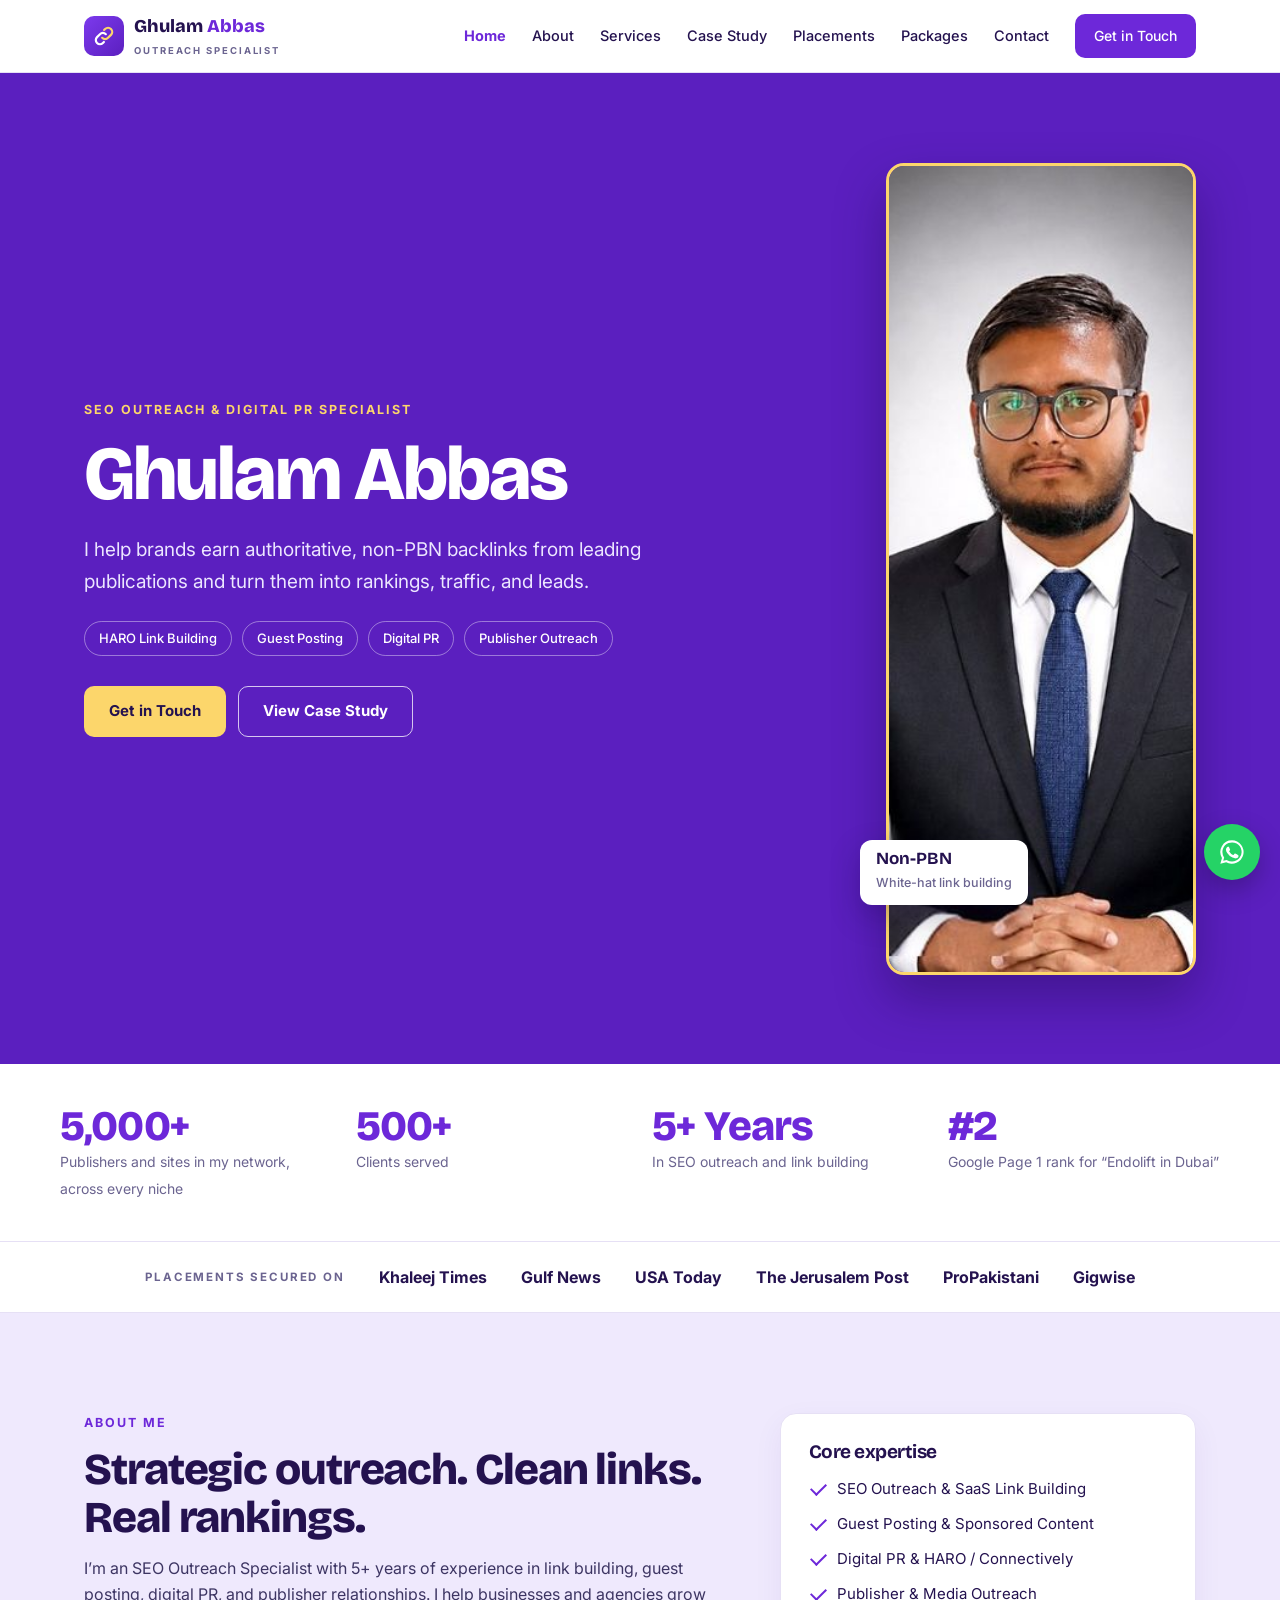
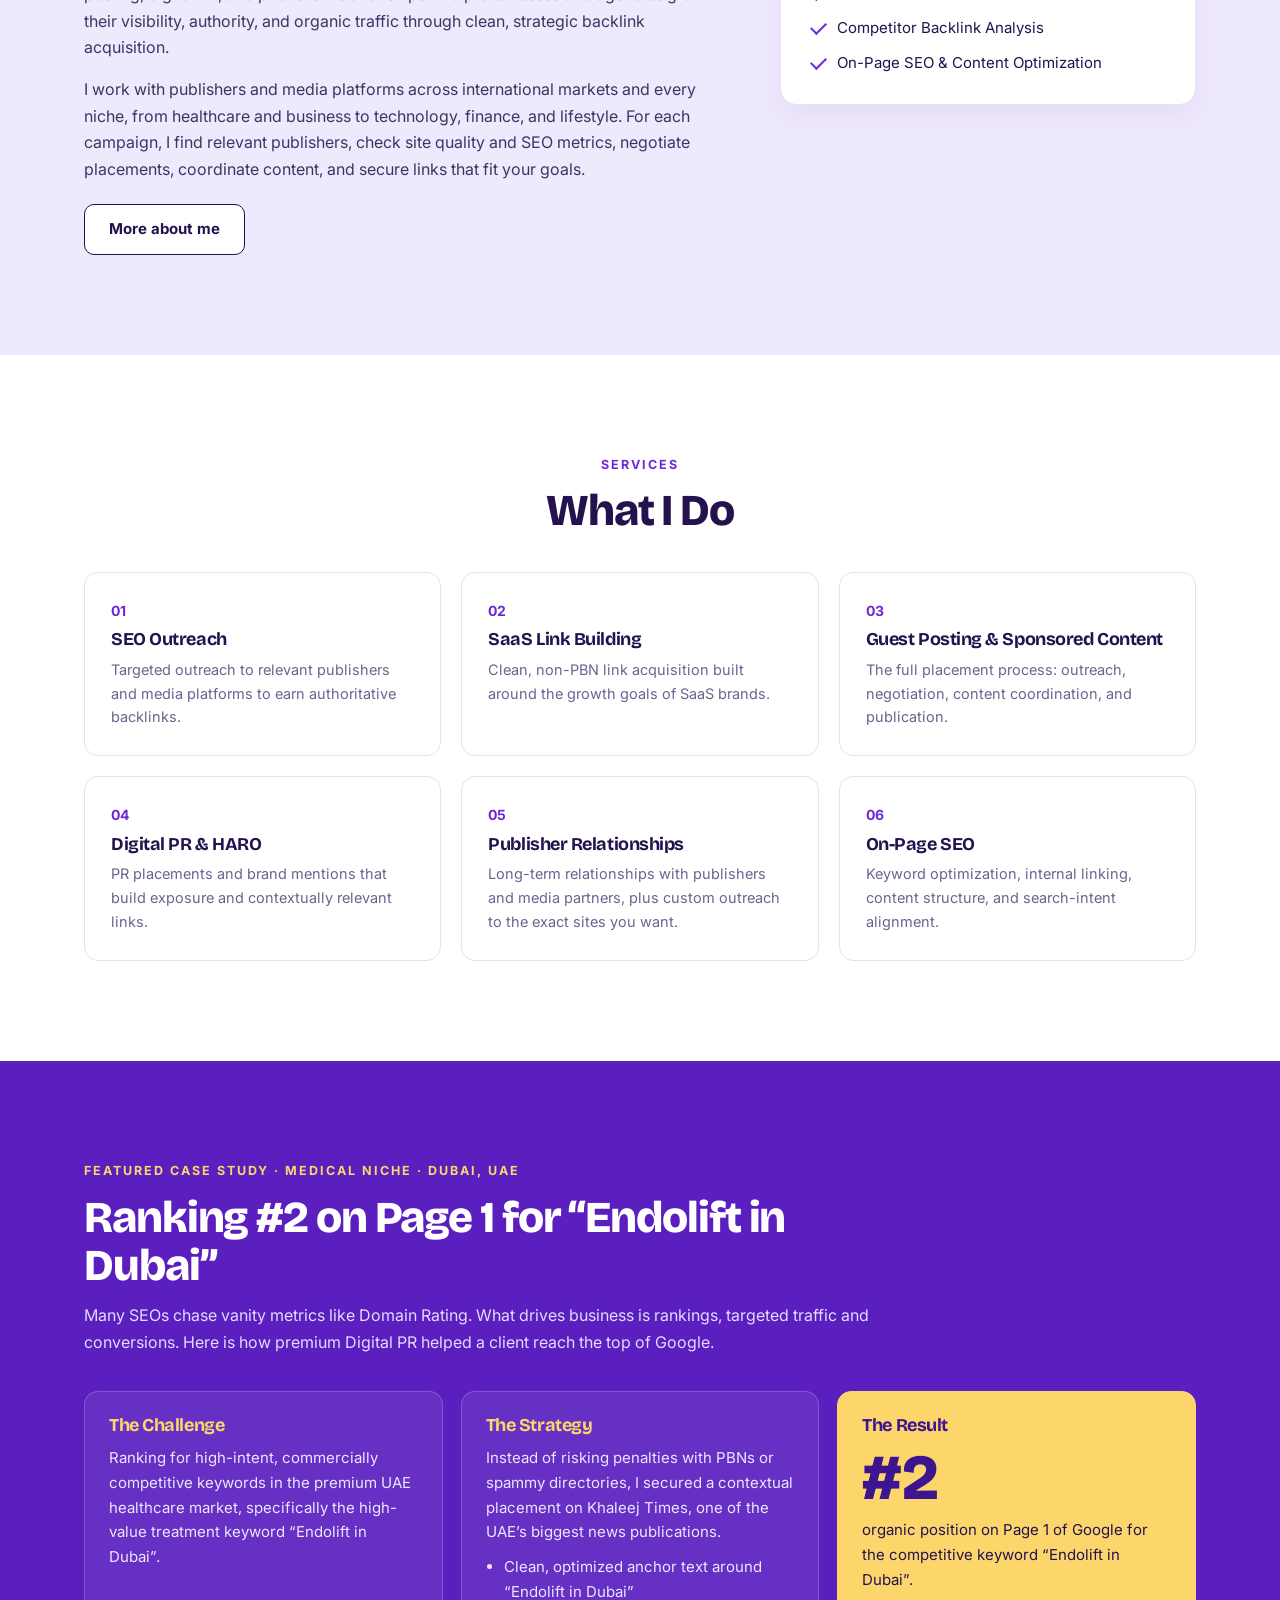
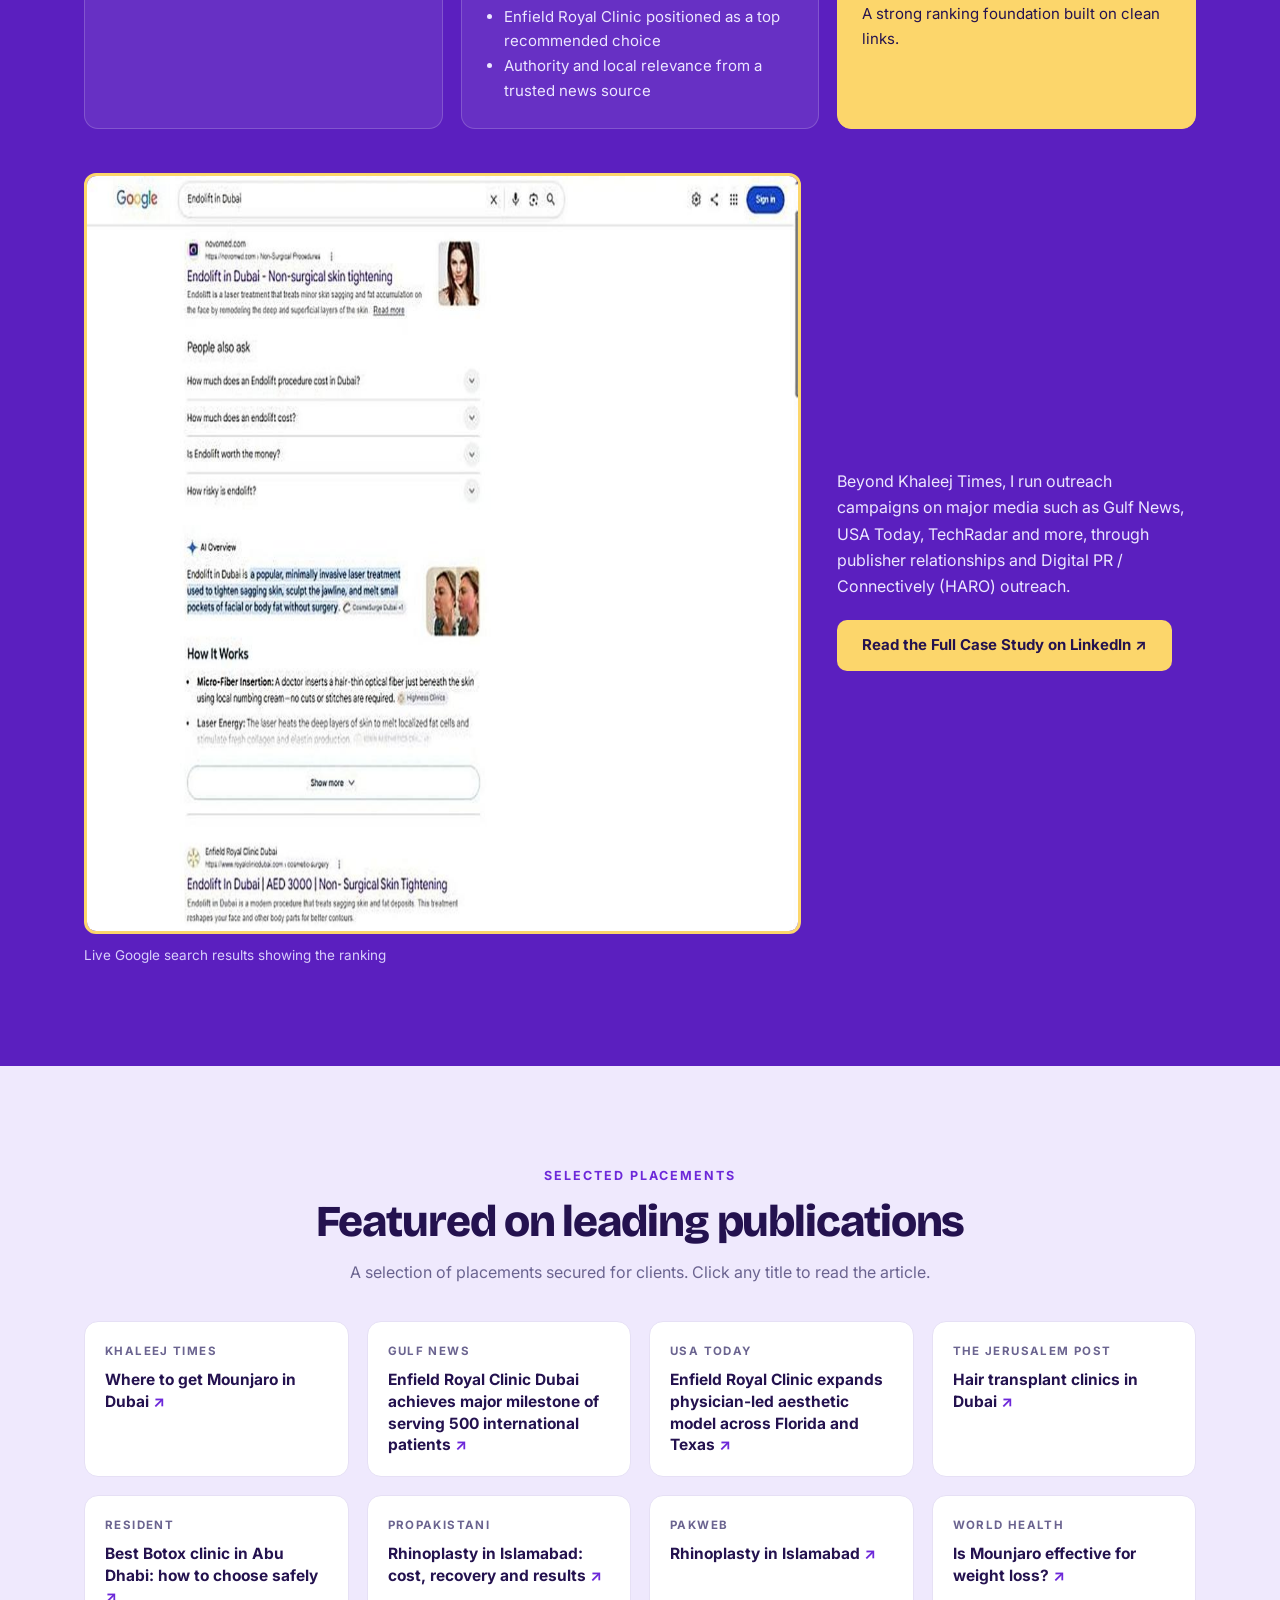
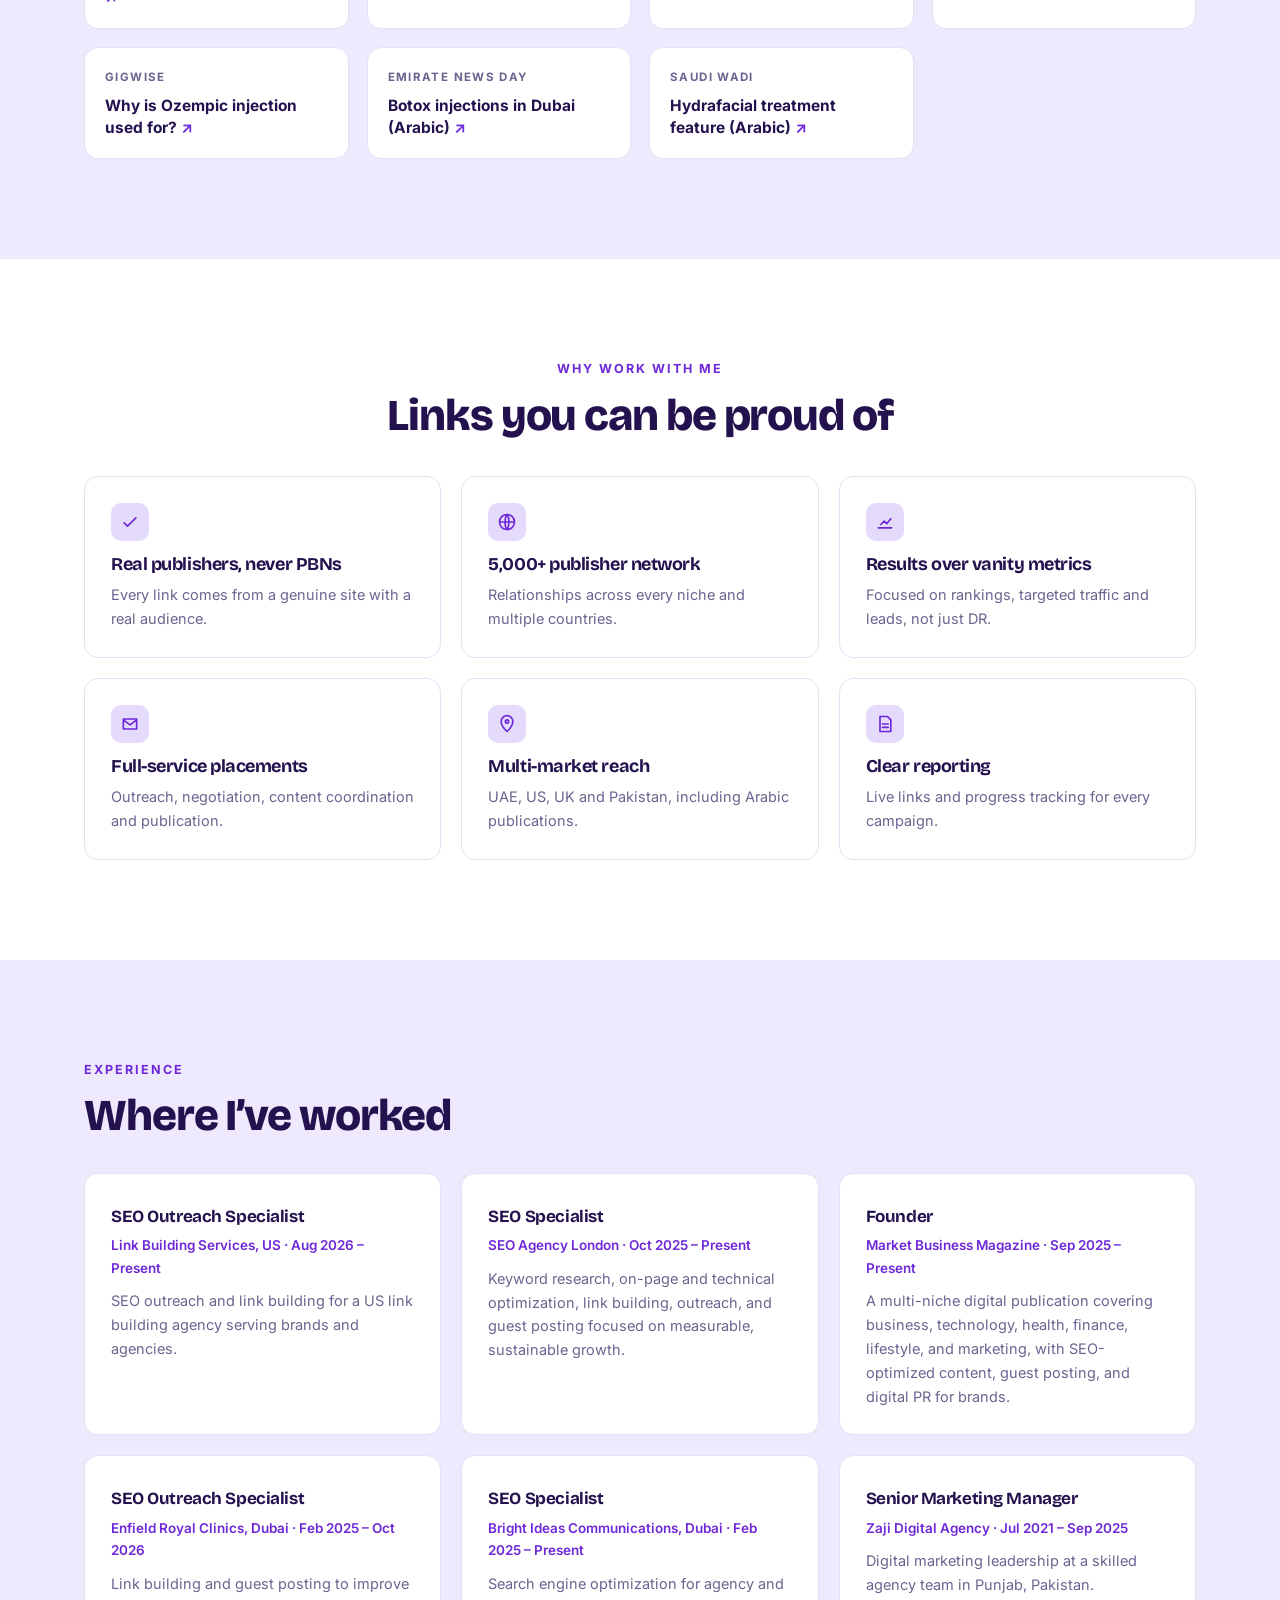
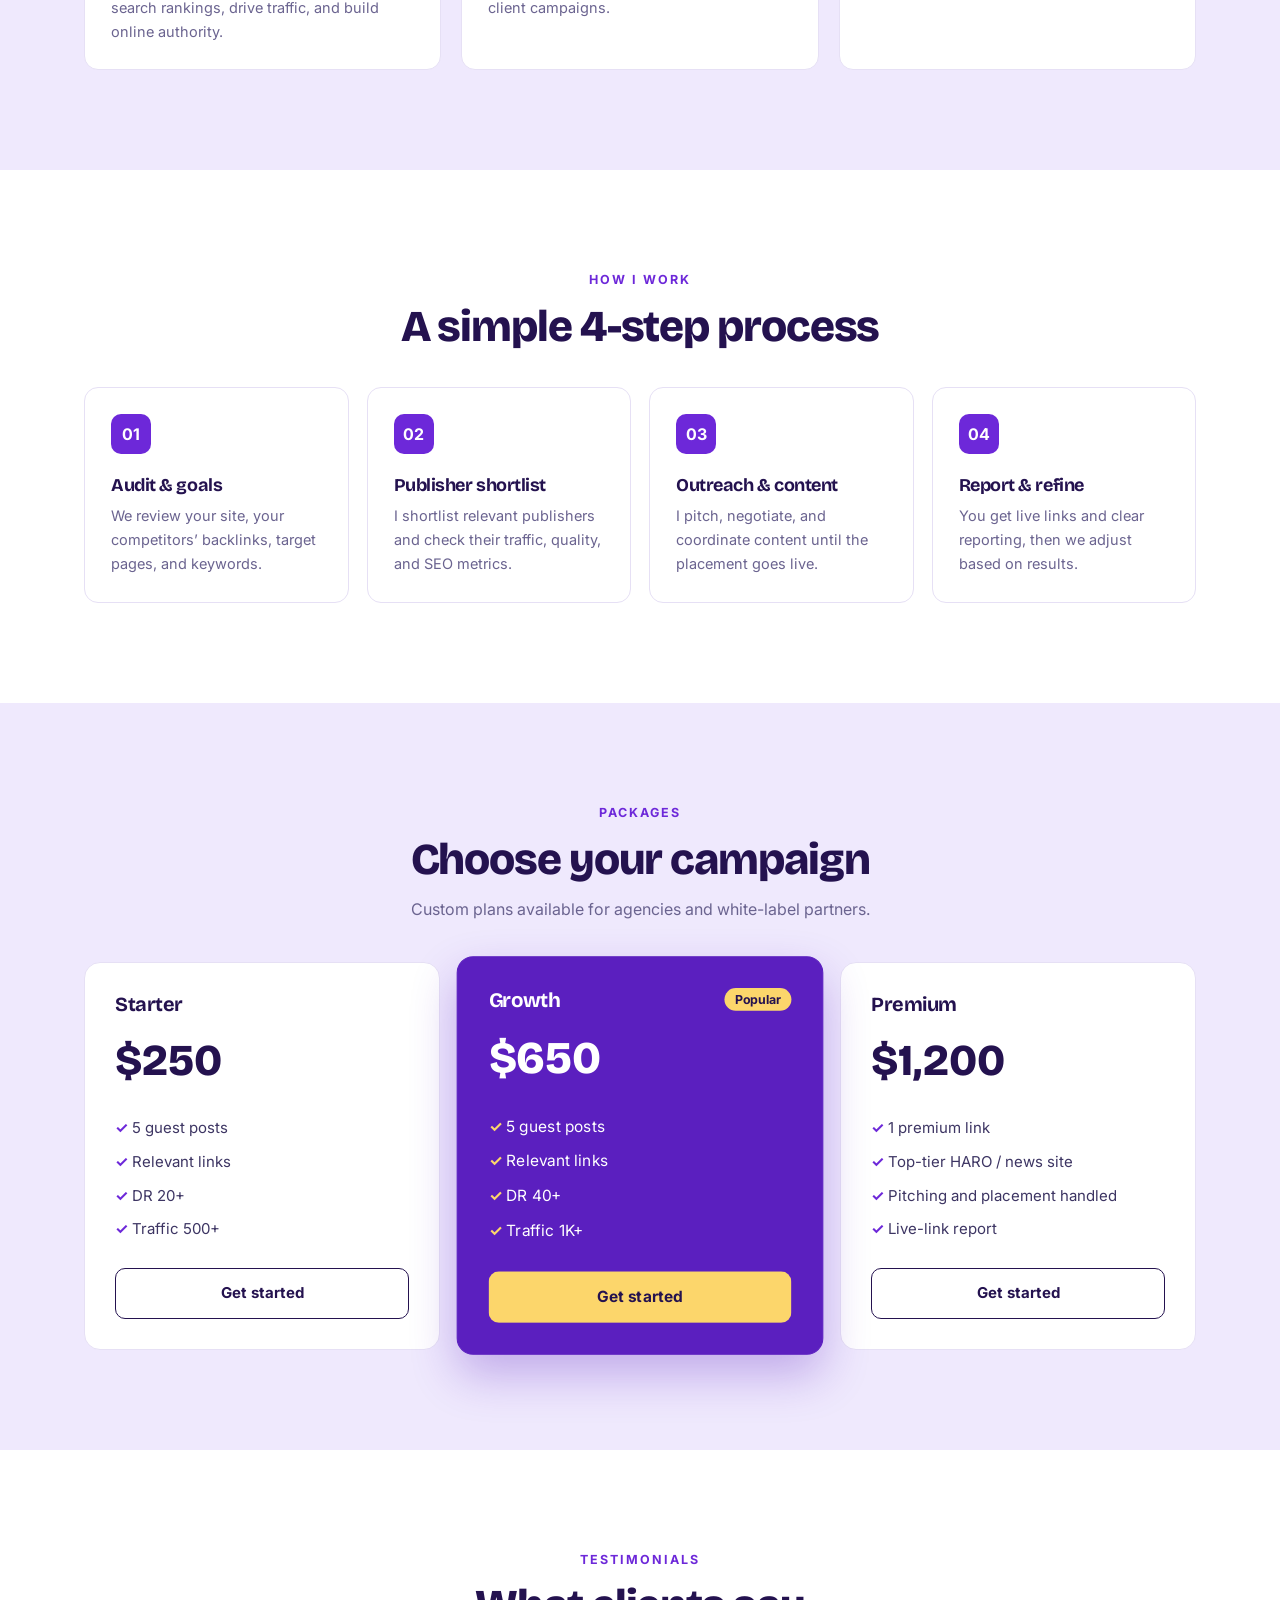
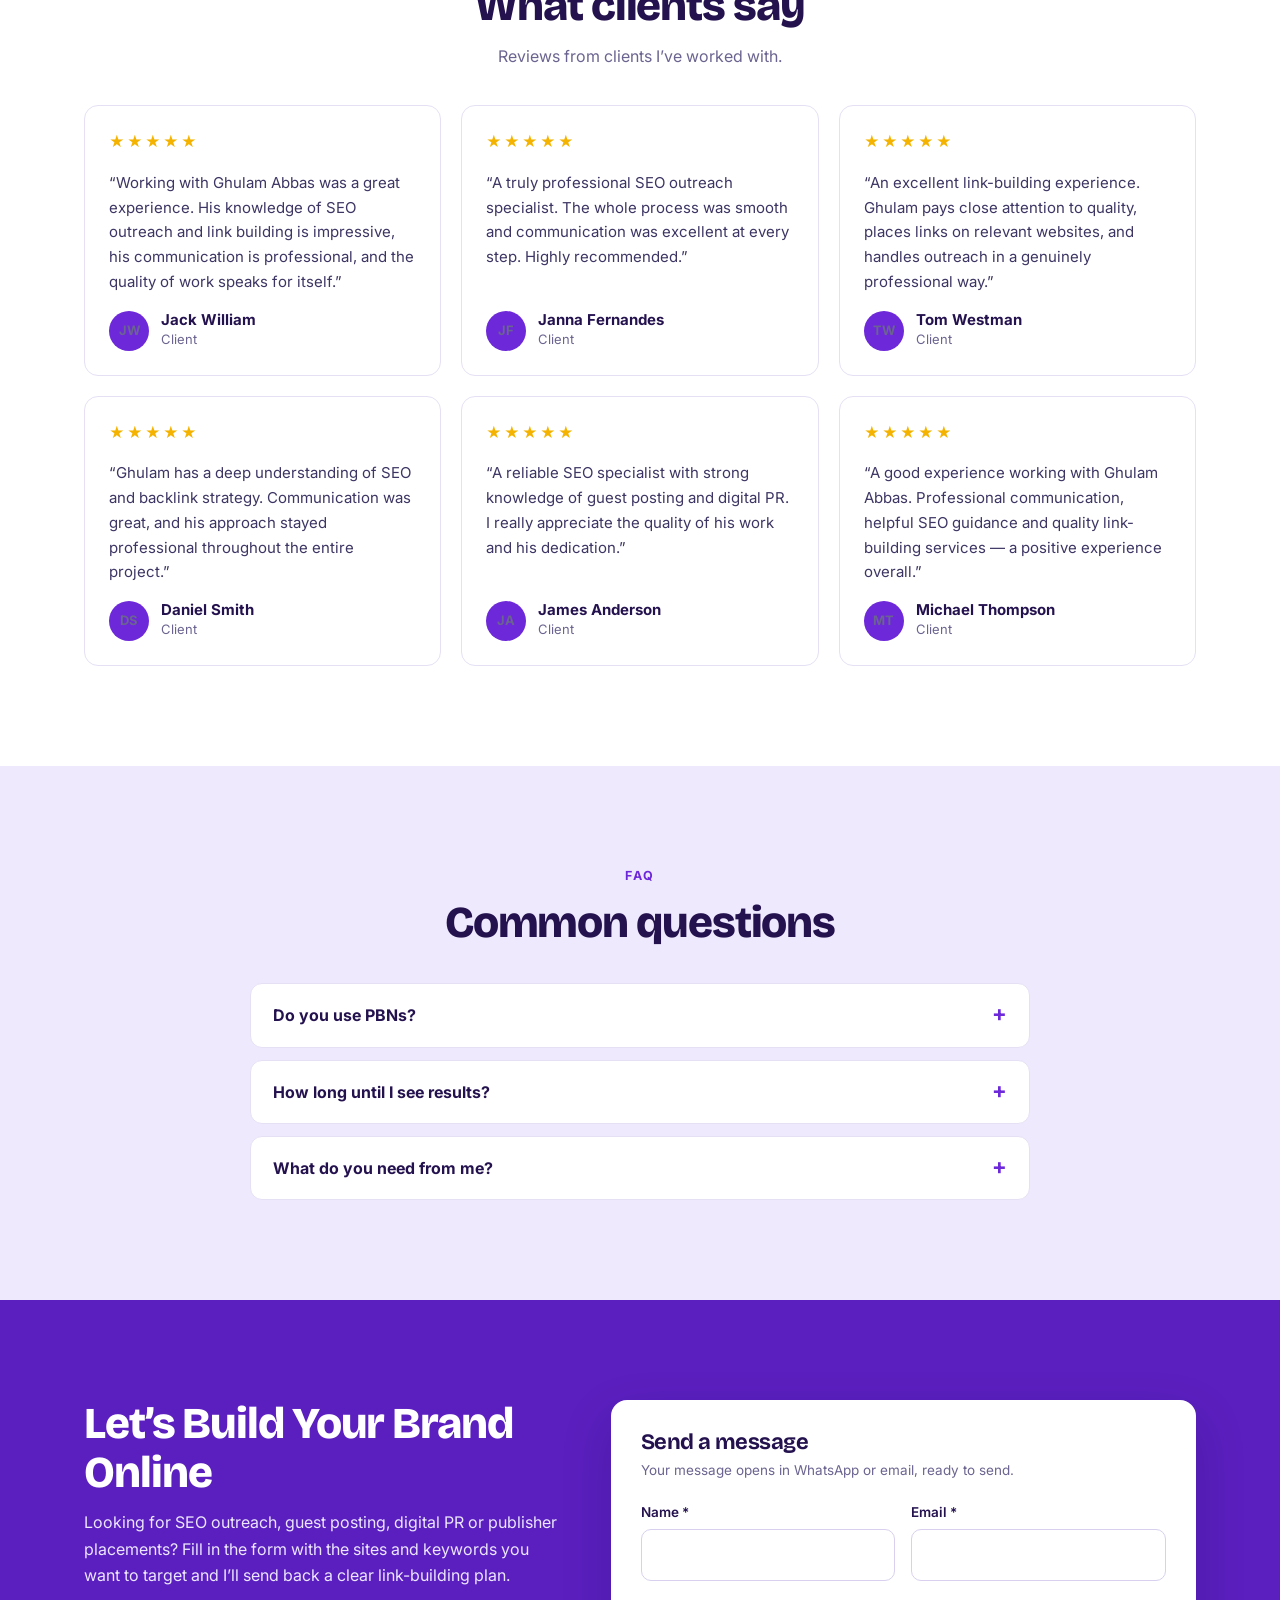
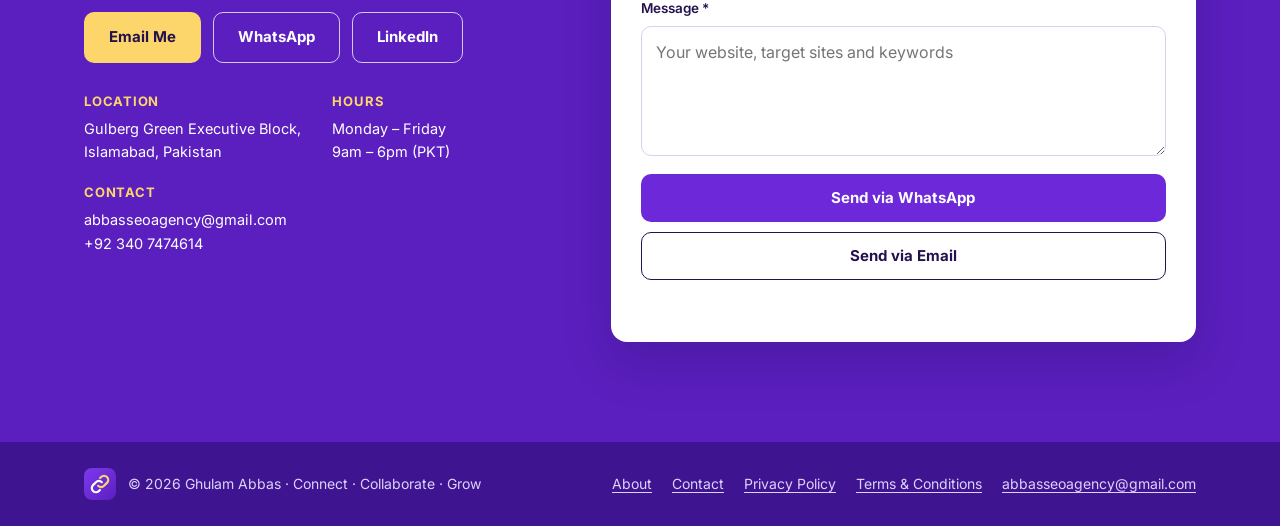
==== index.html @ 351d032c "Launch portfolio website" ====
<!DOCTYPE html>
<html lang="en">
<head>
<meta charset="UTF-8">
<meta name="viewport" content="width=device-width, initial-scale=1">
<title>Ghulam Abbas | SEO Outreach &amp; Digital PR Specialist in Pakistan</title>
<meta name="description" content="Ghulam Abbas helps brands earn authoritative, non-PBN backlinks from leading publications: guest posting, digital PR, HARO and SaaS link building. 5+ years, 500+ clients.">
<link rel="canonical" href="https://ghulamabbas-seo.github.io/">
<meta property="og:type" content="website">
<meta property="og:site_name" content="Ghulam Abbas">
<meta property="og:title" content="Ghulam Abbas | SEO Outreach &amp; Digital PR Specialist in Pakistan">
<meta property="og:description" content="Ghulam Abbas helps brands earn authoritative, non-PBN backlinks from leading publications: guest posting, digital PR, HARO and SaaS link building. 5+ years, 500+ clients.">
<meta property="og:url" content="https://ghulamabbas-seo.github.io/">
<meta property="og:image" content="https://ghulamabbas-seo.github.io/ghulam-abbas.jpg">
<meta name="twitter:card" content="summary_large_image">
<meta name="theme-color" content="#5b1fbf">
<link rel="icon" href="favicon.svg" type="image/svg+xml">
<link rel="preconnect" href="https://fonts.googleapis.com">
<link rel="preconnect" href="https://fonts.gstatic.com" crossorigin>
<link href="https://fonts.googleapis.com/css2?family=Bricolage+Grotesque:opsz,wght@12..96,700;12..96,800&family=Inter:wght@400;500;600;700&display=swap" rel="stylesheet">
<link rel="stylesheet" href="style.css">
<script type="application/ld+json">[{"@context": "https://schema.org", "@type": "Person", "name": "Ghulam Abbas", "jobTitle": "SEO Outreach & Digital PR Specialist", "url": "https://ghulamabbas-seo.github.io/", "image": "https://ghulamabbas-seo.github.io/ghulam-abbas.jpg", "email": "mailto:abbasseoagency@gmail.com", "telephone": "+923407474614", "address": {"@type": "PostalAddress", "streetAddress": "Gulberg Green Executive Block", "addressLocality": "Islamabad", "addressCountry": "PK"}, "sameAs": ["https://www.linkedin.com/in/gulaam-abbas/"], "knowsAbout": ["SEO Outreach", "Link Building", "Guest Posting", "Digital PR", "HARO", "SaaS Link Building", "On-Page SEO"]}, {"@context": "https://schema.org", "@type": "FAQPage", "mainEntity": [{"@type": "Question", "name": "Do you use PBNs?", "acceptedAnswer": {"@type": "Answer", "text": "No. I focus on real publishers with genuine audiences, not private blog networks or link farms."}}, {"@type": "Question", "name": "How long until I see results?", "acceptedAnswer": {"@type": "Answer", "text": "It varies with competition and your site’s starting point. Links are one ranking factor, so I don’t promise guaranteed rankings, but I do track and report progress."}}, {"@type": "Question", "name": "What do you need from me?", "acceptedAnswer": {"@type": "Answer", "text": "Your website, target pages and keywords, preferred niches or publications, and your budget range."}}]}]</script>
</head>
<body>
<header class="site-head" id="top">
  <div class="wrap nav">
    <a class="brand" href="index.html" aria-label="Ghulam Abbas home"><span class="brand-mark"><svg width="22" height="22" viewBox="0 0 24 24" fill="none" stroke="#fcd66b" stroke-width="2.4" stroke-linecap="round"><path d="M10 14a4.5 4.5 0 0 0 6.4 0l3.2-3.2a4.5 4.5 0 0 0-6.4-6.4l-1.1 1.1"/><path d="M14 10a4.5 4.5 0 0 0-6.4 0l-3.2 3.2a4.5 4.5 0 0 0 6.4 6.4l1.1-1.1" stroke="#fff"/></svg></span><span><span class="brand-name">Ghulam <span>Abbas</span></span><small>OUTREACH SPECIALIST</small></span></a>
    <button class="burger" aria-label="Open menu" aria-expanded="false"><svg width="22" height="22" viewBox="0 0 24 24" fill="none" stroke="currentColor" stroke-width="2"><path d="M4 7h16M4 12h16M4 17h16"/></svg></button>
    <nav class="menu" aria-label="Main"><a href="#top" class="active" aria-current="page">Home</a><a href="about.html">About</a><a href="#services">Services</a><a href="#case-study">Case Study</a><a href="#placements">Placements</a><a href="#packages">Packages</a><a href="contact.html">Contact</a><a class="btn btn-p" href="contact.html">Get in Touch</a></nav>
  </div>
</header>
<main>
<section class="hero">
  <div class="wrap hero-grid">
    <div>
      <div class="kicker" style="color:var(--yellow)">SEO Outreach &amp; Digital PR Specialist</div>
      <h1>Ghulam Abbas</h1>
      <p class="lead">I help brands earn authoritative, non-PBN backlinks from leading publications and turn them into rankings, traffic, and leads.</p>
      <div class="chips"><span>HARO Link Building</span><span>Guest Posting</span><span>Digital PR</span><span>Publisher Outreach</span></div>
      <div class="cta"><a class="btn btn-y" href="contact.html">Get in Touch</a><a class="btn btn-o" href="#case-study">View Case Study</a></div>
    </div>
    <div class="portrait">
      <img src="ghulam-abbas.jpg" alt="Ghulam Abbas, SEO Outreach and Digital PR Specialist" width="638" height="812">
      <div class="tag"><b>Non-PBN</b><span>White-hat link building</span></div>
    </div>
  </div>
</section>

<div class="wrap stats">
  <div class="stat"><b>5,000+</b><span>Publishers and sites in my network, across every niche</span></div>
  <div class="stat"><b>500+</b><span>Clients served</span></div>
  <div class="stat"><b>5+ Years</b><span>In SEO outreach and link building</span></div>
  <div class="stat"><b>#2</b><span>Google Page 1 rank for “Endolift in Dubai”</span></div>
</div>
<div class="logos"><div class="wrap"><small>Placements secured on</small><b>Khaleej Times</b><b>Gulf News</b><b>USA Today</b><b>The Jerusalem Post</b><b>ProPakistani</b><b>Gigwise</b></div></div>

<section class="band bg-lav" id="about">
  <div class="wrap split">
    <div>
      <div class="kicker">About me</div>
      <h2 class="title">Strategic outreach. Clean links. Real rankings.</h2>
      <p>I’m an SEO Outreach Specialist with 5+ years of experience in link building, guest posting, digital PR, and publisher relationships. I help businesses and agencies grow their visibility, authority, and organic traffic through clean, strategic backlink acquisition.</p>
      <p>I work with publishers and media platforms across international markets and every niche, from healthcare and business to technology, finance, and lifestyle. For each campaign, I find relevant publishers, check site quality and SEO metrics, negotiate placements, coordinate content, and secure links that fit your goals.</p>
      <p style="margin-top:22px"><a class="btn btn-line" href="about.html">More about me</a></p>
    </div>
    <div class="panel reveal">
      <h3>Core expertise</h3>
      <ul class="checks"><li>SEO Outreach &amp; SaaS Link Building</li><li>Guest Posting &amp; Sponsored Content</li><li>Digital PR &amp; HARO / Connectively</li><li>Publisher &amp; Media Outreach</li><li>Competitor Backlink Analysis</li><li>On-Page SEO &amp; Content Optimization</li></ul>
    </div>
  </div>
</section>

<section class="band" id="services">
  <div class="wrap">
    <div class="center"><div class="kicker">Services</div><h2 class="title">What I Do</h2></div>
    <div class="grid3" style="margin-top:36px">
      <article class="card reveal"><div class="num">01</div><h3>SEO Outreach</h3><p>Targeted outreach to relevant publishers and media platforms to earn authoritative backlinks.</p></article><article class="card reveal"><div class="num">02</div><h3>SaaS Link Building</h3><p>Clean, non-PBN link acquisition built around the growth goals of SaaS brands.</p></article><article class="card reveal"><div class="num">03</div><h3>Guest Posting &amp; Sponsored Content</h3><p>The full placement process: outreach, negotiation, content coordination, and publication.</p></article><article class="card reveal"><div class="num">04</div><h3>Digital PR &amp; HARO</h3><p>PR placements and brand mentions that build exposure and contextually relevant links.</p></article><article class="card reveal"><div class="num">05</div><h3>Publisher Relationships</h3><p>Long-term relationships with publishers and media partners, plus custom outreach to the exact sites you want.</p></article><article class="card reveal"><div class="num">06</div><h3>On-Page SEO</h3><p>Keyword optimization, internal linking, content structure, and search-intent alignment.</p></article>
    </div>
  </div>
</section>

<section class="band bg-purple" id="case-study">
  <div class="wrap">
    <div class="case-head">
      <div class="kicker">Featured case study · Medical niche · Dubai, UAE</div>
      <h2 class="title">Ranking #2 on Page 1 for “Endolift in Dubai”</h2>
      <p>Many SEOs chase vanity metrics like Domain Rating. What drives business is rankings, targeted traffic and conversions. Here is how premium Digital PR helped a client reach the top of Google.</p>
    </div>
    <div class="case-cols">
      <div class="case-box reveal"><h3>The Challenge</h3><p>Ranking for high-intent, commercially competitive keywords in the premium UAE healthcare market, specifically the high-value treatment keyword “Endolift in Dubai”.</p></div>
      <div class="case-box reveal"><h3>The Strategy</h3><p>Instead of risking penalties with PBNs or spammy directories, I secured a contextual placement on Khaleej Times, one of the UAE’s biggest news publications.</p>
        <ul><li>Clean, optimized anchor text around “Endolift in Dubai”</li><li>Enfield Royal Clinic positioned as a top recommended choice</li><li>Authority and local relevance from a trusted news source</li></ul></div>
      <div class="case-box result reveal"><h3>The Result</h3><div class="big">#2</div><p style="margin-top:8px">organic position on Page 1 of Google for the competitive keyword “Endolift in Dubai”.</p><p style="margin-top:10px">A strong ranking foundation built on clean links.</p></div>
    </div>
    <div class="proof">
      <figure><img src="endolift-google-ranking.jpg" alt="Google search results for Endolift in Dubai showing Enfield Royal Clinic ranking on page 1" width="1100" height="761"><figcaption>Live Google search results showing the ranking</figcaption></figure>
      <div><p>Beyond Khaleej Times, I run outreach campaigns on major media such as Gulf News, USA Today, TechRadar and more, through publisher relationships and Digital PR / Connectively (HARO) outreach.</p>
        <a class="btn btn-y" href="https://lnkd.in/p/dANz3D3U" target="_blank" rel="noopener">Read the Full Case Study on LinkedIn ↗</a></div>
    </div>
  </div>
</section>

<section class="band bg-lav" id="placements">
  <div class="wrap">
    <div class="center"><div class="kicker">Selected placements</div><h2 class="title">Featured on leading publications</h2><p class="sub">A selection of placements secured for clients. Click any title to read the article.</p></div>
    <div class="grid4" style="margin-top:36px">
      <a class="pl reveal" href="https://www.khaleejtimes.com/lifestyle/health/where-to-get-mounjaro-in-dubai" target="_blank" rel="noopener"><small>Khaleej Times</small><b>Where to get Mounjaro in Dubai</b></a><a class="pl reveal" href="https://gulfnews.com/business/corporate-news/enfield-royal-clinic-dubai-achieves-major-milestone-of-serving-500-international-patients-1.500541864" target="_blank" rel="noopener"><small>Gulf News</small><b>Enfield Royal Clinic Dubai achieves major milestone of serving 500 international patients</b></a><a class="pl reveal" href="https://www.usatoday.com/press-release/story/26745/enfield-royal-clinic-expands-physician-led-aesthetic-model-across-florida-and-texas/" target="_blank" rel="noopener"><small>USA Today</small><b>Enfield Royal Clinic expands physician-led aesthetic model across Florida and Texas</b></a><a class="pl reveal" href="https://www.jpost.com/health-and-wellness/article-902590" target="_blank" rel="noopener"><small>The Jerusalem Post</small><b>Hair transplant clinics in Dubai</b></a><a class="pl reveal" href="https://resident.com/resource-guide/2026/03/08/best-botox-clinic-in-abu-dhabi-how-to-choose-safely" target="_blank" rel="noopener"><small>Resident</small><b>Best Botox clinic in Abu Dhabi: how to choose safely</b></a><a class="pl reveal" href="https://propakistani.pk/2026/05/12/rhinoplasty-in-islamabad-cost-recovery-results/" target="_blank" rel="noopener"><small>ProPakistani</small><b>Rhinoplasty in Islamabad: cost, recovery and results</b></a><a class="pl reveal" href="https://pakweb.net/health/rhinoplasty-in-islamabad/" target="_blank" rel="noopener"><small>PakWeb</small><b>Rhinoplasty in Islamabad</b></a><a class="pl reveal" href="https://worldhealth.net/news/is-mounjaro-effective-for-weight-loss/" target="_blank" rel="noopener"><small>World Health</small><b>Is Mounjaro effective for weight loss?</b></a><a class="pl reveal" href="https://www.gigwise.com/why-is-ozempic-injection-used-for/" target="_blank" rel="noopener"><small>Gigwise</small><b>Why is Ozempic injection used for?</b></a><a class="pl reveal" href="https://emiratenewsday.com/health/%d8%aa%d8%a3%d9%84%d9%82%d9%8a-%d8%a8%d8%ab%d9%82%d8%a9-%d8%a8%d8%a7%d8%b3%d8%aa%d8%ae%d8%af%d8%a7%d9%85-%d8%ad%d9%82%d9%86-%d8%a7%d9%84%d8%a8%d9%88%d8%aa%d9%88%d9%83%d8%b3-%d9%81%d9%8a-%d8%af%d8%a8/" target="_blank" rel="noopener"><small>Emirate News Day</small><b>Botox injections in Dubai (Arabic)</b></a><a class="pl reveal" href="https://saudiwadi.com/%D8%AC%D8%AF%D8%AF%D9%8A-%D8%A8%D8%B4%D8%B1%D8%AA%D9%83%D9%90-%D9%85%D8%B9-%D8%B9%D9%84%D8%A7%D8%AC-%D9%87%D9%8A%D8%AF%D8%B1%D8%A7-%D9%81%D9%8A%D8%B4%D8%A7%D9%84-%D9%81%D9%8A-%D8%A7%D9%84%D8%B1%D9%8A/" target="_blank" rel="noopener"><small>Saudi Wadi</small><b>Hydrafacial treatment feature (Arabic)</b></a>
    </div>
  </div>
</section>

<section class="band" id="why">
  <div class="wrap">
    <div class="center"><div class="kicker">Why work with me</div><h2 class="title">Links you can be proud of</h2></div>
    <div class="grid3" style="margin-top:36px">
      <div class="card reveal"><div class="icon"><svg width="20" height="20" viewBox="0 0 24 24" fill="none" stroke="currentColor" stroke-width="2" stroke-linecap="round" stroke-linejoin="round"><path d="M5 13l4 4L19 7"/></svg></div><h3>Real publishers, never PBNs</h3><p>Every link comes from a genuine site with a real audience.</p></div><div class="card reveal"><div class="icon"><svg width="20" height="20" viewBox="0 0 24 24" fill="none" stroke="currentColor" stroke-width="2" stroke-linecap="round" stroke-linejoin="round"><path d="M12 3a9 9 0 1 0 0 18 9 9 0 0 0 0-18zM3 12h18M12 3c3 3.5 3 14.5 0 18M12 3c-3 3.5-3 14.5 0 18"/></svg></div><h3>5,000+ publisher network</h3><p>Relationships across every niche and multiple countries.</p></div><div class="card reveal"><div class="icon"><svg width="20" height="20" viewBox="0 0 24 24" fill="none" stroke="currentColor" stroke-width="2" stroke-linecap="round" stroke-linejoin="round"><path d="M4 19h16M7 15l4-4 3 3 5-6"/></svg></div><h3>Results over vanity metrics</h3><p>Focused on rankings, targeted traffic and leads, not just DR.</p></div><div class="card reveal"><div class="icon"><svg width="20" height="20" viewBox="0 0 24 24" fill="none" stroke="currentColor" stroke-width="2" stroke-linecap="round" stroke-linejoin="round"><path d="M4 6h16v12H4zM4 7l8 6 8-6"/></svg></div><h3>Full-service placements</h3><p>Outreach, negotiation, content coordination and publication.</p></div><div class="card reveal"><div class="icon"><svg width="20" height="20" viewBox="0 0 24 24" fill="none" stroke="currentColor" stroke-width="2" stroke-linecap="round" stroke-linejoin="round"><path d="M12 21s-7-6.5-7-12a7 7 0 0 1 14 0c0 5.5-7 12-7 12zM12 11a2 2 0 1 0 0-4 2 2 0 0 0 0 4z"/></svg></div><h3>Multi-market reach</h3><p>UAE, US, UK and Pakistan, including Arabic publications.</p></div><div class="card reveal"><div class="icon"><svg width="20" height="20" viewBox="0 0 24 24" fill="none" stroke="currentColor" stroke-width="2" stroke-linecap="round" stroke-linejoin="round"><path d="M6 3h9l4 4v14H6zM9 12h7M9 16h7"/></svg></div><h3>Clear reporting</h3><p>Live links and progress tracking for every campaign.</p></div>
    </div>
  </div>
</section>

<section class="band bg-lav" id="experience">
  <div class="wrap">
    <div class="kicker">Experience</div><h2 class="title">Where I’ve worked</h2>
    <div class="grid3" style="margin-top:32px">
      <article class="card job reveal"><h3>SEO Outreach Specialist</h3><div class="meta">Link Building Services, US · Aug 2026 – Present</div><p>SEO outreach and link building for a US link building agency serving brands and agencies.</p></article><article class="card job reveal"><h3>SEO Specialist</h3><div class="meta">SEO Agency London · Oct 2025 – Present</div><p>Keyword research, on-page and technical optimization, link building, outreach, and guest posting focused on measurable, sustainable growth.</p></article><article class="card job reveal"><h3>Founder</h3><div class="meta">Market Business Magazine · Sep 2025 – Present</div><p>A multi-niche digital publication covering business, technology, health, finance, lifestyle, and marketing, with SEO-optimized content, guest posting, and digital PR for brands.</p></article><article class="card job reveal"><h3>SEO Outreach Specialist</h3><div class="meta">Enfield Royal Clinics, Dubai · Feb 2025 – Oct 2026</div><p>Link building and guest posting to improve search rankings, drive traffic, and build online authority.</p></article><article class="card job reveal"><h3>SEO Specialist</h3><div class="meta">Bright Ideas Communications, Dubai · Feb 2025 – Present</div><p>Search engine optimization for agency and client campaigns.</p></article><article class="card job reveal"><h3>Senior Marketing Manager</h3><div class="meta">Zaji Digital Agency · Jul 2021 – Sep 2025</div><p>Digital marketing leadership at a skilled agency team in Punjab, Pakistan.</p></article>
    </div>
  </div>
</section>

<section class="band" id="process">
  <div class="wrap">
    <div class="center"><div class="kicker">How I work</div><h2 class="title">A simple 4-step process</h2></div>
    <div class="grid4" style="margin-top:36px">
      <div class="card step reveal"><span class="n">01</span><h3>Audit &amp; goals</h3><p>We review your site, your competitors’ backlinks, target pages, and keywords.</p></div><div class="card step reveal"><span class="n">02</span><h3>Publisher shortlist</h3><p>I shortlist relevant publishers and check their traffic, quality, and SEO metrics.</p></div><div class="card step reveal"><span class="n">03</span><h3>Outreach &amp; content</h3><p>I pitch, negotiate, and coordinate content until the placement goes live.</p></div><div class="card step reveal"><span class="n">04</span><h3>Report &amp; refine</h3><p>You get live links and clear reporting, then we adjust based on results.</p></div>
    </div>
  </div>
</section>

<section class="band bg-lav" id="packages">
  <div class="wrap">
    <div class="center"><div class="kicker">Packages</div><h2 class="title">Choose your campaign</h2><p class="sub">Custom plans available for agencies and white-label partners.</p></div>
    <div class="prices">
      <div class="price"><h3>Starter</h3><div class="amt">$250</div><ul><li>5 guest posts</li><li>Relevant links</li><li>DR 20+</li><li>Traffic 500+</li></ul><a class="btn btn-line" href="contact.html?package=Starter">Get started</a></div><div class="price pop"><h3>Growth<span class=badge>Popular</span></h3><div class="amt">$650</div><ul><li>5 guest posts</li><li>Relevant links</li><li>DR 40+</li><li>Traffic 1K+</li></ul><a class="btn btn-y" href="contact.html?package=Growth">Get started</a></div><div class="price"><h3>Premium</h3><div class="amt">$1,200</div><ul><li>1 premium link</li><li>Top-tier HARO / news site</li><li>Pitching and placement handled</li><li>Live-link report</li></ul><a class="btn btn-line" href="contact.html?package=Premium">Get started</a></div>
    </div>
  </div>
</section>

<section class="band" id="testimonials">
  <div class="wrap">
    <div class="center"><div class="kicker">Testimonials</div><h2 class="title">What clients say</h2><p class="sub">Reviews from clients I’ve worked with.</p></div>
    <div class="grid3" style="margin-top:36px">
      <figure class="quote reveal"><div class="stars" aria-label="5 out of 5 stars">★★★★★</div><p>“Working with Ghulam Abbas was a great experience. His knowledge of SEO outreach and link building is impressive, his communication is professional, and the quality of work speaks for itself.”</p><figcaption class="who"><span class="av">JW</span><span><b>Jack William</b><span>Client</span></span></figcaption></figure><figure class="quote reveal"><div class="stars" aria-label="5 out of 5 stars">★★★★★</div><p>“A truly professional SEO outreach specialist. The whole process was smooth and communication was excellent at every step. Highly recommended.”</p><figcaption class="who"><span class="av">JF</span><span><b>Janna Fernandes</b><span>Client</span></span></figcaption></figure><figure class="quote reveal"><div class="stars" aria-label="5 out of 5 stars">★★★★★</div><p>“An excellent link-building experience. Ghulam pays close attention to quality, places links on relevant websites, and handles outreach in a genuinely professional way.”</p><figcaption class="who"><span class="av">TW</span><span><b>Tom Westman</b><span>Client</span></span></figcaption></figure><figure class="quote reveal"><div class="stars" aria-label="5 out of 5 stars">★★★★★</div><p>“Ghulam has a deep understanding of SEO and backlink strategy. Communication was great, and his approach stayed professional throughout the entire project.”</p><figcaption class="who"><span class="av">DS</span><span><b>Daniel Smith</b><span>Client</span></span></figcaption></figure><figure class="quote reveal"><div class="stars" aria-label="5 out of 5 stars">★★★★★</div><p>“A reliable SEO specialist with strong knowledge of guest posting and digital PR. I really appreciate the quality of his work and his dedication.”</p><figcaption class="who"><span class="av">JA</span><span><b>James Anderson</b><span>Client</span></span></figcaption></figure><figure class="quote reveal"><div class="stars" aria-label="5 out of 5 stars">★★★★★</div><p>“A good experience working with Ghulam Abbas. Professional communication, helpful SEO guidance and quality link-building services — a positive experience overall.”</p><figcaption class="who"><span class="av">MT</span><span><b>Michael Thompson</b><span>Client</span></span></figcaption></figure>
    </div>
  </div>
</section>

<section class="band bg-lav" id="faq">
  <div class="wrap">
    <div class="center"><div class="kicker">FAQ</div><h2 class="title">Common questions</h2></div>
    <div class="faq"><details><summary>Do you use PBNs?</summary><p>No. I focus on real publishers with genuine audiences, not private blog networks or link farms.</p></details><details><summary>How long until I see results?</summary><p>It varies with competition and your site’s starting point. Links are one ranking factor, so I don’t promise guaranteed rankings, but I do track and report progress.</p></details><details><summary>What do you need from me?</summary><p>Your website, target pages and keywords, preferred niches or publications, and your budget range.</p></details></div>
  </div>
</section>

<section class="band bg-purple" id="contact">
  <div class="wrap contact-grid">
    <div>
      <h2 class="title">Let’s Build Your Brand Online</h2>
      <p>Looking for SEO outreach, guest posting, digital PR or publisher placements? Fill in the form with the sites and keywords you want to target and I’ll send back a clear link-building plan.</p>
      <div class="cta" style="margin-top:24px"><a class="btn btn-y" href="mailto:abbasseoagency@gmail.com">Email Me</a><a class="btn btn-o" href="https://wa.me/923407474614?text=Hi%20Ghulam%2C%20I%20found%20your%20website%20and%20would%20like%20to%20discuss%20SEO%20outreach." target="_blank" rel="noopener">WhatsApp</a><a class="btn btn-o" href="https://www.linkedin.com/in/gulaam-abbas/" target="_blank" rel="noopener">LinkedIn</a></div>
      <div class="info">
        <div><b>LOCATION</b>Gulberg Green Executive Block, Islamabad, Pakistan</div>
        <div><b>HOURS</b>Monday – Friday<br>9am – 6pm (PKT)</div>
        <div><b>CONTACT</b><a href="mailto:abbasseoagency@gmail.com">abbasseoagency@gmail.com</a><br><a href="https://wa.me/923407474614?text=Hi%20Ghulam%2C%20I%20found%20your%20website%20and%20would%20like%20to%20discuss%20SEO%20outreach." target="_blank" rel="noopener">+92 340 7474614</a></div>
      </div>
    </div>
    <form class="form js-contact" novalidate>
      <h3>Send a message</h3>
      <p class="note">Your message opens in WhatsApp or email, ready to send.</p>
      <div class="fields">
        <div class="field"><label for="h-name">Name *</label><input id="h-name" name="Name" required autocomplete="name"></div>
        <div class="field"><label for="h-email">Email *</label><input id="h-email" name="Email" type="email" required autocomplete="email"></div>
        <div class="field full"><label for="h-msg">Message *</label><textarea id="h-msg" name="Message" required placeholder="Your website, target sites and keywords"></textarea></div>
      </div>
      <button class="btn btn-p" type="submit" data-via="whatsapp">Send via WhatsApp</button>
      <button class="btn btn-line" type="submit" data-via="email" style="margin-top:10px">Send via Email</button>
      <p class="form-msg" role="status"></p>
    </form>
  </div>
</section>
</main>
<footer class="site-foot">
  <div class="wrap">
    <div class="left"><span class="brand-mark"><svg width="22" height="22" viewBox="0 0 24 24" fill="none" stroke="#fcd66b" stroke-width="2.4" stroke-linecap="round"><path d="M10 14a4.5 4.5 0 0 0 6.4 0l3.2-3.2a4.5 4.5 0 0 0-6.4-6.4l-1.1 1.1"/><path d="M14 10a4.5 4.5 0 0 0-6.4 0l-3.2 3.2a4.5 4.5 0 0 0 6.4 6.4l1.1-1.1" stroke="#fff"/></svg></span><span>© <span id="year">2026</span> Ghulam Abbas · Connect · Collaborate · Grow</span></div>
    <nav aria-label="Footer"><a href="about.html">About</a><a href="contact.html">Contact</a><a href="privacy-policy.html">Privacy Policy</a><a href="terms-and-conditions.html">Terms &amp; Conditions</a><a href="mailto:abbasseoagency@gmail.com">abbasseoagency@gmail.com</a></nav>
  </div>
</footer>
<a class="wa-float" href="https://wa.me/923407474614?text=Hi%20Ghulam%2C%20I%20found%20your%20website%20and%20would%20like%20to%20discuss%20SEO%20outreach." target="_blank" rel="noopener" aria-label="Chat on WhatsApp"><svg width="28" height="28" viewBox="0 0 24 24" fill="#fff"><path d="M12 2a10 10 0 0 0-8.6 15.1L2 22l5-1.3A10 10 0 1 0 12 2zm0 18.2a8.2 8.2 0 0 1-4.2-1.2l-.3-.2-3 .8.8-2.9-.2-.3A8.2 8.2 0 1 1 12 20.2zm4.5-6.1c-.2-.1-1.5-.7-1.7-.8s-.4-.1-.6.1-.7.8-.8 1-.3.2-.5.1a6.7 6.7 0 0 1-3.3-2.9c-.3-.4.3-.4.7-1.4.1-.2 0-.3 0-.4l-.8-1.8c-.2-.5-.4-.4-.6-.4h-.5a1 1 0 0 0-.7.3 3 3 0 0 0-.9 2.2 5.2 5.2 0 0 0 1.1 2.7 11.8 11.8 0 0 0 4.5 4c1.7.7 2.3.8 3.2.6a2.7 2.7 0 0 0 1.8-1.2 2.2 2.2 0 0 0 .1-1.3c0-.1-.2-.2-.5-.3z"/></svg></a>
<script src="main.js"></script>
</body>
</html>
---- style.css ----
:root{
  --purple:#5b1fbf; --purple-2:#6d28d9; --purple-d:#3f1491; --ink:#24124f; --text:#3d3563;
  --muted:#6b6490; --lav:#efe9fd; --lav-2:#e4dafb; --line:#e6e0f5; --yellow:#fcd66b; --yellow-2:#f9c94a; --white:#fff;
}
*{box-sizing:border-box;margin:0;padding:0;min-width:0}
html{scroll-behavior:smooth;scroll-padding-top:84px}
body{font-family:'Inter',system-ui,sans-serif;color:var(--text);background:#fff;line-height:1.65;font-size:16px;-webkit-font-smoothing:antialiased;overflow-x:clip}
h1,h2,h3,.display{font-family:'Bricolage Grotesque','Inter',sans-serif;color:var(--ink);line-height:1.1;letter-spacing:-.025em}
a{color:inherit;text-decoration:none}
img{max-width:100%;display:block}
.wrap{max-width:1160px;margin:0 auto;padding:0 24px}
.narrow{max-width:900px}
.kicker{font-size:12.5px;font-weight:700;letter-spacing:.16em;text-transform:uppercase;color:var(--purple-2);margin-bottom:12px}
.center{text-align:center}
.center .sub{margin-inline:auto}
.sub{color:var(--muted);max-width:620px}
section.band{padding:clamp(64px,8vw,100px) 0}
.bg-lav{background:var(--lav)}
.bg-purple{background:var(--purple);color:#fff}
.bg-purple h1,.bg-purple h2,.bg-purple h3{color:#fff}
.bg-purple .kicker{color:var(--yellow)}
h2.title{font-size:clamp(30px,4vw,44px);font-weight:800;margin-bottom:12px}

/* Buttons */
.btn{display:inline-flex;align-items:center;justify-content:center;gap:8px;min-height:48px;padding:12px 24px;border-radius:10px;font-weight:700;font-size:15px;transition:.2s;border:1.5px solid transparent;cursor:pointer;font-family:inherit}
.btn-y{background:var(--yellow);color:var(--ink)}
.btn-y:hover{background:var(--yellow-2);transform:translateY(-1px)}
.btn-o{border-color:rgba(255,255,255,.75);color:#fff}
.btn-o:hover{background:rgba(255,255,255,.1)}
.btn-p{background:var(--purple-2);color:#fff}
.btn-p:hover{background:var(--purple-d)}
.btn-line{border-color:var(--ink);color:var(--ink);background:#fff}
.btn-line:hover{background:var(--lav)}
.btn:focus-visible,a:focus-visible,input:focus-visible,select:focus-visible,textarea:focus-visible,summary:focus-visible{outline:3px solid var(--yellow);outline-offset:2px}

/* Header */
.site-head{position:sticky;top:0;z-index:60;background:#fff;border-bottom:1px solid var(--line)}
.nav{display:flex;align-items:center;justify-content:space-between;height:72px;gap:20px}
.brand{display:flex;align-items:center;gap:10px}
.brand-mark{width:40px;height:40px;border-radius:10px;background:linear-gradient(135deg,#7c3aed,#5b1fbf);display:grid;place-items:center;flex:none}
.brand-name{font-family:'Bricolage Grotesque','Inter',sans-serif;font-weight:800;font-size:18px;color:var(--ink);line-height:1}
.brand-name span{color:var(--purple-2)}
.brand small{display:block;font-size:9.5px;font-weight:700;letter-spacing:.2em;color:var(--muted);margin-top:4px}
.menu{display:flex;align-items:center;gap:26px}
.menu a{font-size:14.5px;font-weight:500;color:var(--ink)}
.menu a:hover,.menu a.active{color:var(--purple-2)}
.menu a.active{font-weight:700}
.menu .btn{color:#fff;min-height:42px;padding:9px 18px;font-size:14px}
.burger{display:none;width:44px;height:44px;border:1px solid var(--line);background:#fff;border-radius:10px;cursor:pointer;color:var(--ink)}

/* Hero */
.hero{background:var(--purple);color:#fff;padding:clamp(56px,7vw,90px) 0}
.hero-grid{display:grid;grid-template-columns:minmax(0,1.3fr) minmax(0,.7fr);gap:56px;align-items:center}
.hero h1{color:#fff;font-size:clamp(44px,6.5vw,76px);font-weight:800;margin-bottom:18px}
.hero .lead{font-size:clamp(17px,1.6vw,19px);color:#ece6ff;max-width:560px;margin-bottom:24px}
.chips{display:flex;flex-wrap:wrap;gap:10px;margin-bottom:30px}
.chips span{border:1px solid rgba(255,255,255,.4);border-radius:999px;padding:6px 14px;font-size:13px;font-weight:500}
.cta{display:flex;flex-wrap:wrap;gap:12px}
.portrait{position:relative;justify-self:end;width:min(310px,100%)}
.portrait img{width:100%;aspect-ratio:638/812;object-fit:cover;border-radius:18px;border:3px solid var(--yellow);box-shadow:0 24px 50px rgba(20,5,60,.35)}
.tag{position:absolute;left:-26px;bottom:70px;background:#fff;color:var(--ink);border-radius:12px;padding:10px 16px;box-shadow:0 12px 30px rgba(20,5,60,.25)}
.tag b{display:block;font-family:'Bricolage Grotesque','Inter',sans-serif;font-size:17px;line-height:1.1}
.tag span{font-size:12.5px;color:var(--muted);font-weight:500}

/* Stats */
.stats{display:grid;grid-template-columns:repeat(4,minmax(0,1fr));gap:24px;padding:40px 0}
.stat b{display:block;font-family:'Bricolage Grotesque','Inter',sans-serif;font-size:clamp(32px,3.6vw,42px);font-weight:800;color:var(--purple-2);line-height:1.05;letter-spacing:-.02em}
.stat span{font-size:14px;color:var(--muted)}
.stat-cards{background:var(--lav);padding:28px 0}
.stat-cards .stats{padding:0}
.stat-cards .stat{background:#fff;border:1px solid var(--line);border-radius:14px;padding:20px}

/* Logos strip */
.logos{border-top:1px solid var(--line);border-bottom:1px solid var(--line);padding:22px 0}
.logos .wrap{display:flex;align-items:center;justify-content:center;flex-wrap:wrap;gap:14px 34px}
.logos small{font-size:11.5px;font-weight:700;letter-spacing:.16em;color:var(--muted);text-transform:uppercase}
.logos b{font-size:16px;color:var(--ink);font-weight:700;white-space:nowrap}

/* Two-col about */
.split{display:grid;grid-template-columns:minmax(0,1.4fr) minmax(0,.9fr);gap:48px;align-items:start}
.split p+p{margin-top:16px}
.panel{background:#fff;border:1px solid var(--line);border-radius:16px;padding:28px;box-shadow:0 10px 30px rgba(60,20,140,.06)}
.panel h3{font-size:19px;margin-bottom:14px}
.checks{list-style:none;display:grid;gap:10px}
.checks li{position:relative;padding-left:28px;font-size:15px;color:var(--ink)}
.checks li:before{content:"";position:absolute;left:2px;top:6px;width:13px;height:7px;border-left:2px solid var(--purple-2);border-bottom:2px solid var(--purple-2);transform:rotate(-45deg)}

/* Cards */
.grid3{display:grid;grid-template-columns:repeat(3,minmax(0,1fr));gap:20px}
.grid4{display:grid;grid-template-columns:repeat(4,minmax(0,1fr));gap:18px}
.card{background:#fff;border:1px solid var(--line);border-radius:14px;padding:26px;transition:.25s}
.card:hover{border-color:#c9b7f6;box-shadow:0 14px 34px rgba(60,20,140,.09);transform:translateY(-3px)}
.card .num{font-weight:700;color:var(--purple-2);font-size:14px}
.card h3{font-size:18px;margin:8px 0}
.card p{font-size:14.5px;color:var(--muted)}
.icon{width:38px;height:38px;border-radius:10px;background:var(--lav-2);display:grid;place-items:center;color:var(--purple-2);margin-bottom:14px}

/* Case study */
.case-head{max-width:820px}
.case-head h2{color:#fff}
.case-head p{color:#e3dbff}
.case-cols{display:grid;grid-template-columns:repeat(3,minmax(0,1fr));gap:18px;margin-top:36px}
.case-box{background:rgba(255,255,255,.08);border:1px solid rgba(255,255,255,.18);border-radius:14px;padding:24px;font-size:15px;color:#ece6ff}
.case-box h3{color:var(--yellow);font-size:18px;margin-bottom:10px}
.case-box ul{margin-top:10px;padding-left:18px}
.case-box.result{background:var(--yellow);border-color:var(--yellow);color:var(--ink)}
.case-box.result h3{color:var(--purple-d)}
.case-box.result .big{font-family:'Bricolage Grotesque','Inter',sans-serif;font-size:64px;font-weight:800;color:var(--purple-d);line-height:1}
.proof{display:grid;grid-template-columns:minmax(0,1.6fr) minmax(0,.8fr);gap:36px;align-items:center;margin-top:44px}
.proof figure img{border-radius:12px;border:3px solid var(--yellow);background:#fff}
.proof figcaption{font-size:13.5px;color:#d9cffb;margin-top:10px}
.proof p{color:#ece6ff;margin-bottom:20px}

/* Placements */
.pl{display:flex;flex-direction:column;gap:8px;background:#fff;border:1px solid var(--line);border-radius:14px;padding:20px;transition:.2s}
.pl:hover{border-color:var(--purple-2);transform:translateY(-3px);box-shadow:0 12px 26px rgba(60,20,140,.08)}
.pl small{font-size:11.5px;font-weight:700;letter-spacing:.12em;color:var(--muted);text-transform:uppercase}
.pl b{color:var(--ink);font-size:15.5px;line-height:1.4}
.pl b:after{content:" ↗";color:var(--purple-2)}

/* Experience */
.job h3{font-size:17px}
.job .meta{font-size:13.5px;color:var(--purple-2);font-weight:600;margin:6px 0 10px}

/* Steps */
.step .n{display:inline-grid;place-items:center;width:40px;height:40px;border-radius:10px;background:var(--purple-2);color:#fff;font-weight:700;margin-bottom:14px}

/* Pricing */
.prices{display:grid;grid-template-columns:repeat(3,minmax(0,1fr));gap:22px;align-items:stretch;margin-top:40px}
.price{background:#fff;border:1px solid var(--line);border-radius:16px;padding:30px;display:flex;flex-direction:column}
.price h3{font-size:20px;display:flex;justify-content:space-between;align-items:center}
.price .amt{font-family:'Bricolage Grotesque','Inter',sans-serif;font-size:44px;font-weight:800;color:var(--ink);margin:10px 0 18px;white-space:nowrap}
.price ul{list-style:none;display:grid;gap:9px;margin-bottom:26px;flex:1}
.price li{font-size:15px}
.price li:before{content:"✓ ";color:var(--purple-2);font-weight:700}
.price.pop{background:var(--purple);border-color:var(--purple);color:#fff;transform:scale(1.03);box-shadow:0 20px 44px rgba(91,31,191,.3)}
.price.pop h3,.price.pop .amt{color:#fff}
.price.pop li:before{color:var(--yellow)}
.badge{font-family:'Inter';background:var(--yellow);color:var(--ink);font-size:12px;font-weight:700;padding:4px 10px;border-radius:999px;letter-spacing:0}

/* Testimonials */
.quote{background:#fff;border:1px solid var(--line);border-radius:14px;padding:24px;display:flex;flex-direction:column;gap:16px}
.stars{color:#f5b301;letter-spacing:2px;font-size:15px}
.quote p{font-size:15px;color:var(--text);flex:1}
.who{display:flex;align-items:center;gap:12px}
.av{width:40px;height:40px;border-radius:50%;background:var(--purple-2);color:#fff;display:grid;place-items:center;font-weight:700;font-size:14px;flex:none}
.who b{display:block;color:var(--ink);font-size:15px;line-height:1.2}
.who span{font-size:13px;color:var(--muted)}

/* FAQ */
.faq{max-width:780px;margin:36px auto 0;display:grid;gap:12px}
.faq details{background:#fff;border:1px solid var(--line);border-radius:12px;padding:0 22px}
.faq summary{cursor:pointer;list-style:none;font-weight:700;color:var(--ink);padding:18px 0;display:flex;justify-content:space-between;gap:16px}
.faq summary::-webkit-details-marker{display:none}
.faq summary:after{content:"+";font-size:22px;line-height:1;color:var(--purple-2)}
.faq details[open] summary:after{content:"–"}
.faq details p{padding-bottom:18px;color:var(--muted)}

/* Forms */
.form{background:#fff;border-radius:16px;padding:30px;color:var(--text);box-shadow:0 20px 50px rgba(20,5,60,.2)}
.form h3{color:var(--ink);font-size:22px;margin-bottom:4px}
.form .note{font-size:13.5px;color:var(--muted);margin-bottom:20px}
.fields{display:grid;grid-template-columns:repeat(2,minmax(0,1fr));gap:16px}
.fields.three{grid-template-columns:repeat(3,minmax(0,1fr))}
.field{display:grid;gap:6px}
.field.full{grid-column:1/-1}
.field label{font-size:13.5px;font-weight:600;color:var(--ink)}
.field input,.field select,.field textarea{width:100%;font:inherit;font-size:16px;color:var(--ink);border:1px solid #d8d0ee;border-radius:10px;padding:12px 14px;background:#fff;min-height:48px}
.field textarea{min-height:130px;resize:vertical}
.form .btn{width:100%;margin-top:18px}
.form-msg{margin-top:12px;font-size:14px;color:var(--purple-2);font-weight:600;min-height:20px}
.form .legal{font-size:13px;color:var(--muted);margin-top:10px}
.form .legal a{color:var(--purple-2);text-decoration:underline}

/* CTA + contact band */
.contact-grid{display:grid;grid-template-columns:minmax(0,.9fr) minmax(0,1.1fr);gap:48px;align-items:start}
.contact-grid p{color:#ece6ff}
.info{display:grid;grid-template-columns:1fr 1fr;gap:18px;margin-top:28px;font-size:14.5px}
.info b{display:block;color:var(--yellow);font-size:13px;letter-spacing:.06em;margin-bottom:4px}
.cta-band{text-align:center}
.cta-band p{color:#ece6ff;margin:14px auto 26px;max-width:560px}
.cta-band .cta{justify-content:center}

/* Footer */
.site-foot{background:var(--purple-d);color:#ddd3fb;font-size:14px}
.site-foot .wrap{display:flex;justify-content:space-between;align-items:center;gap:16px;flex-wrap:wrap;padding:26px 24px}
.site-foot .left{display:flex;align-items:center;gap:12px}
.site-foot .brand-mark{width:32px;height:32px;border-radius:8px}
.site-foot nav{display:flex;flex-wrap:wrap;gap:8px 20px}
.site-foot nav a{text-decoration:underline;text-underline-offset:3px}
.site-foot nav a:hover{color:var(--yellow)}

/* Page hero (inner pages) */
.page-hero{background:var(--purple);color:#fff;padding:clamp(56px,7vw,84px) 0}
.page-hero h1{color:#fff;font-size:clamp(38px,5.4vw,58px);font-weight:800;margin-bottom:14px}
.page-hero p{color:#ece6ff;max-width:640px;font-size:17px}
.about-hero{display:grid;grid-template-columns:minmax(0,1.5fr) minmax(0,.6fr);gap:48px;align-items:center}
.about-hero .portrait img{border-radius:16px}

/* Timeline */
.timeline{border-top:1px solid var(--line);margin-top:28px}
.tl{display:grid;grid-template-columns:110px minmax(0,1fr);gap:24px;padding:22px 0;border-bottom:1px solid var(--line)}
.tl time{font-weight:800;color:var(--purple-2);font-family:'Bricolage Grotesque','Inter',sans-serif;font-size:18px}
.tl h3{font-size:17px;margin-bottom:4px}
.tl p{font-size:14.5px;color:var(--muted)}

/* Contact page */
.channels{display:grid;grid-template-columns:repeat(3,minmax(0,1fr));gap:18px;margin-top:-48px;position:relative}
.channel{background:#fff;border:1px solid var(--line);border-radius:14px;padding:24px;box-shadow:0 14px 34px rgba(60,20,140,.08)}
.channel h3{font-size:17px}
.channel p{font-size:14.5px;color:var(--muted);margin:4px 0 12px;overflow-wrap:anywhere}
.channel a.go{color:var(--purple-2);font-weight:700;font-size:14.5px}
.contact-main{display:grid;grid-template-columns:minmax(0,1.5fr) minmax(0,.8fr);gap:24px;margin-top:28px;align-items:start}
.contact-main .form{box-shadow:none;border:1px solid var(--line)}
.next{background:var(--purple);color:#fff;border-radius:16px;padding:26px}
.next h3{color:#fff;font-size:20px;margin-bottom:16px}
.next ol{list-style:none;display:grid;gap:16px}
.next li{display:grid;grid-template-columns:32px 1fr;gap:12px;font-size:14px;color:#e6defd}
.next li b{color:#fff;display:block;font-size:15px}
.next li i{font-style:normal;width:30px;height:30px;border-radius:50%;background:var(--yellow);color:var(--ink);display:grid;place-items:center;font-weight:800}
.mini{background:#fff;border:1px solid var(--line);border-radius:16px;padding:22px;margin-top:18px;display:grid;gap:16px;font-size:14.5px}
.mini b{display:block;color:var(--ink)}

/* Legal */
.legal-wrap{display:grid;grid-template-columns:240px minmax(0,1fr);gap:40px;align-items:start}
.toc{position:sticky;top:96px;background:#fff;border:1px solid var(--line);border-radius:14px;padding:20px}
.toc small{display:block;font-size:11.5px;font-weight:700;letter-spacing:.14em;color:var(--muted);margin-bottom:10px}
.toc ol{list-style:none;display:grid;gap:7px;font-size:14px}
.toc a:hover{color:var(--purple-2)}
.doc{background:#fff;border:1px solid var(--line);border-radius:16px;padding:clamp(24px,4vw,44px)}
.doc .updated{font-size:14px;color:var(--muted);margin-bottom:8px}
.doc h2{font-size:23px;margin:30px 0 10px}
.doc p,.doc li{font-size:15.5px}
.doc ul{padding-left:20px;margin:10px 0;display:grid;gap:7px}
.doc p+p{margin-top:10px}
.doc a{color:var(--purple-2);text-decoration:underline}

/* Floating WhatsApp */
.wa-float{position:fixed;right:20px;bottom:20px;z-index:70;width:56px;height:56px;border-radius:50%;background:#25d366;display:grid;place-items:center;box-shadow:0 10px 26px rgba(0,0,0,.25);transition:.2s}
.wa-float:hover{transform:scale(1.07)}

.reveal{opacity:0;transform:translateY(18px);transition:opacity .6s ease,transform .6s ease}
.reveal.in{opacity:1;transform:none}

@media (max-width:1040px){
  .menu{gap:18px}
  .grid4{grid-template-columns:repeat(2,minmax(0,1fr))}
}
@media (max-width:920px){
  .burger{display:grid;place-items:center}
  .menu{position:absolute;top:72px;left:0;right:0;background:#fff;border-bottom:1px solid var(--line);flex-direction:column;align-items:stretch;padding:12px 24px 22px;gap:4px;display:none;box-shadow:0 16px 30px rgba(20,5,60,.1)}
  .menu.open{display:flex}
  .menu a{padding:10px 0;font-size:16px}
  .menu .btn{margin-top:8px}
  .hero-grid,.split,.contact-grid,.proof,.about-hero,.contact-main,.legal-wrap{grid-template-columns:minmax(0,1fr)}
  .portrait{justify-self:start;width:min(300px,80%)}
  .about-hero .portrait{order:-1}
  .grid3,.case-cols,.prices,.channels{grid-template-columns:minmax(0,1fr)}
  .stats{grid-template-columns:repeat(2,minmax(0,1fr))}
  .price.pop{transform:none}
  .toc{position:static}
  .channels{margin-top:-36px}
}
@media (max-width:600px){
  .grid4,.fields,.fields.three,.info{grid-template-columns:minmax(0,1fr)}
  .tag{left:12px;bottom:16px}
  .tl{grid-template-columns:minmax(0,1fr);gap:4px}
  .cta .btn{flex:1 1 100%}
  .site-foot .wrap{flex-direction:column;align-items:flex-start}
}
@media (prefers-reduced-motion:reduce){.reveal{opacity:1;transform:none;transition:none}html{scroll-behavior:auto}*{transition:none!important}}
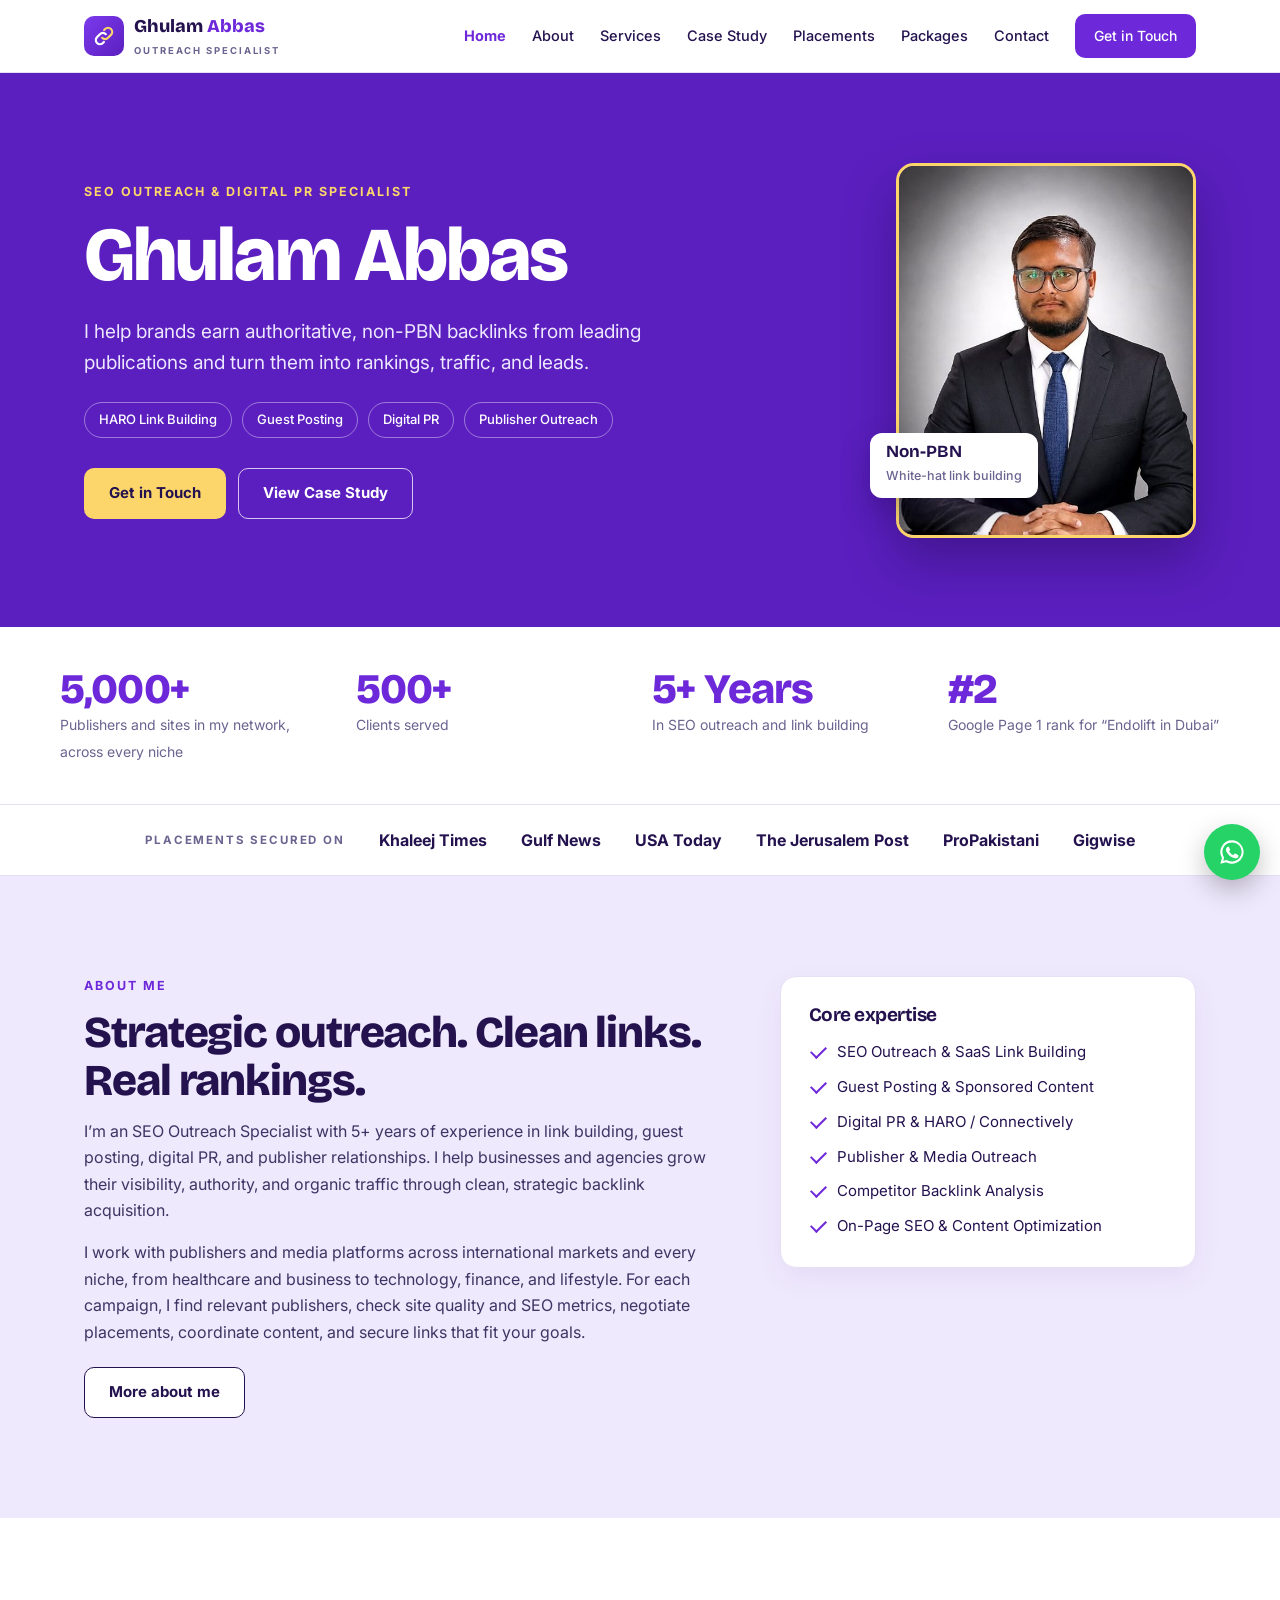
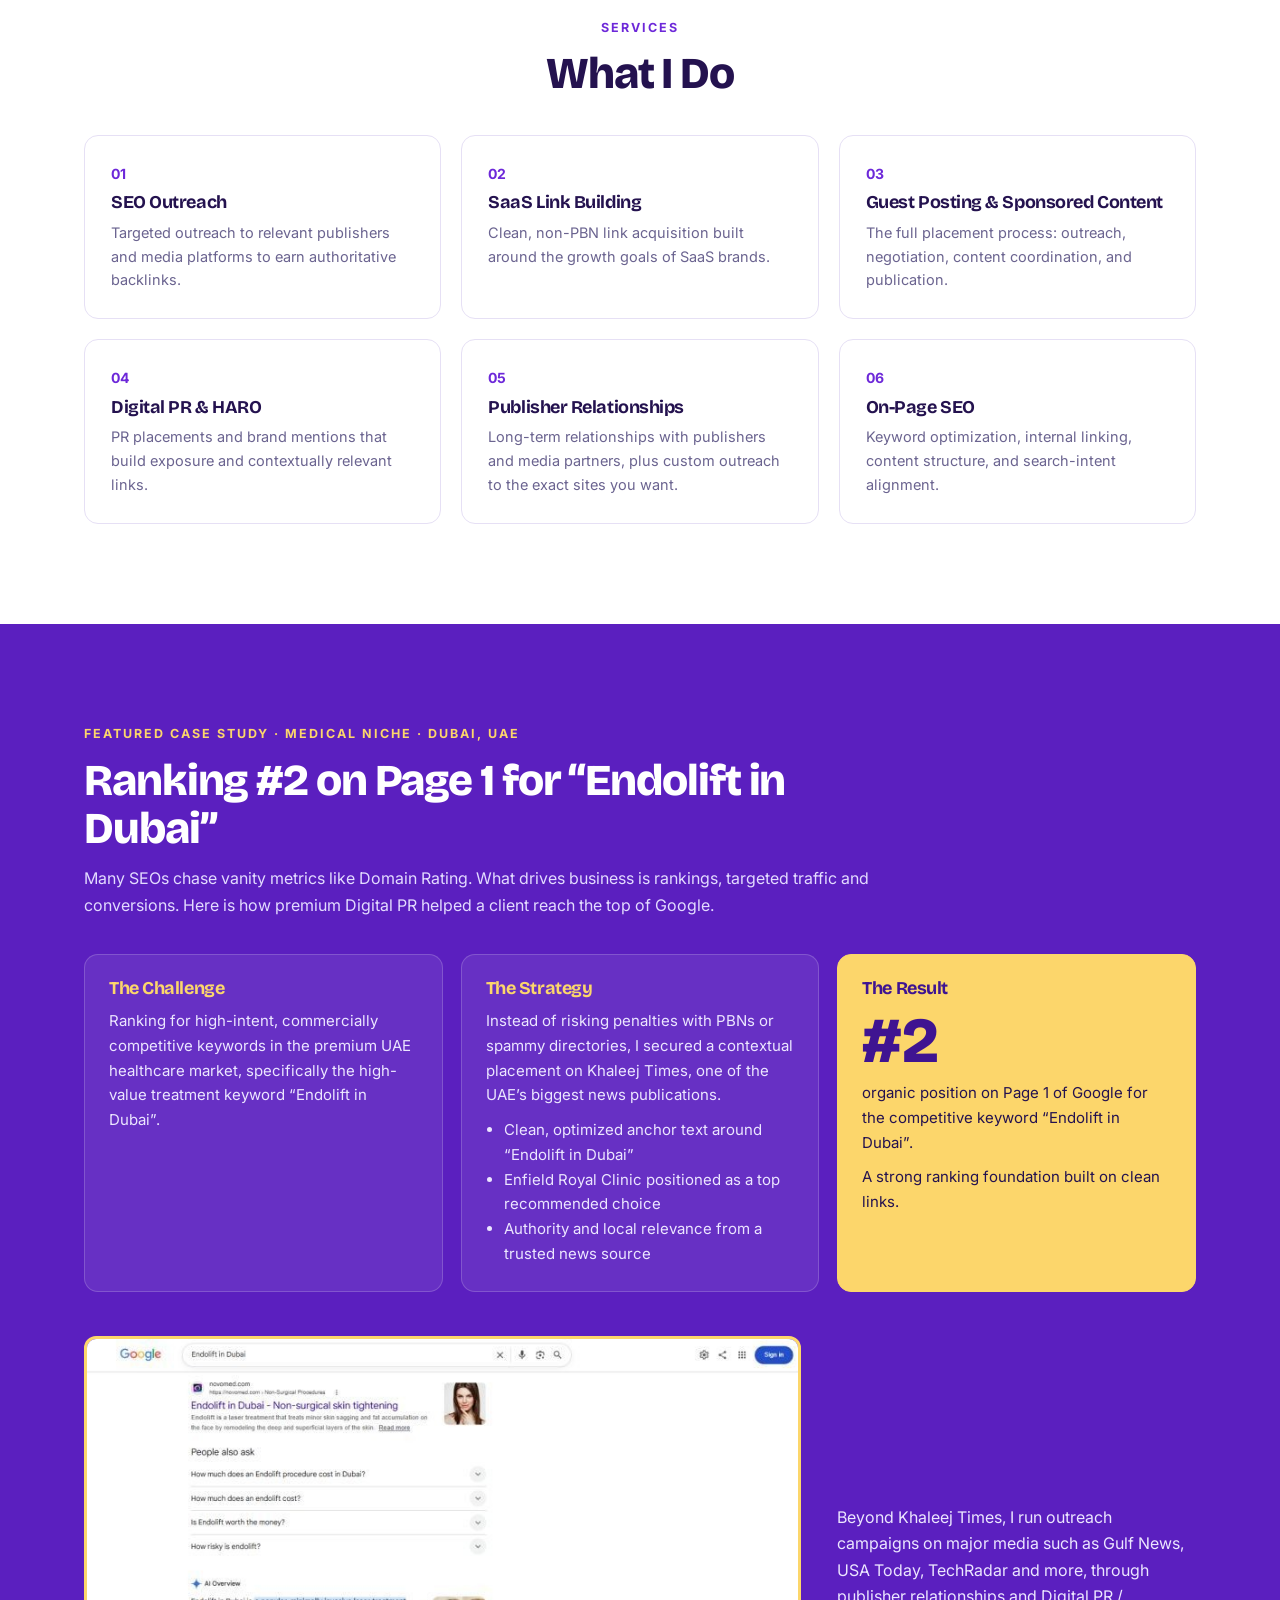
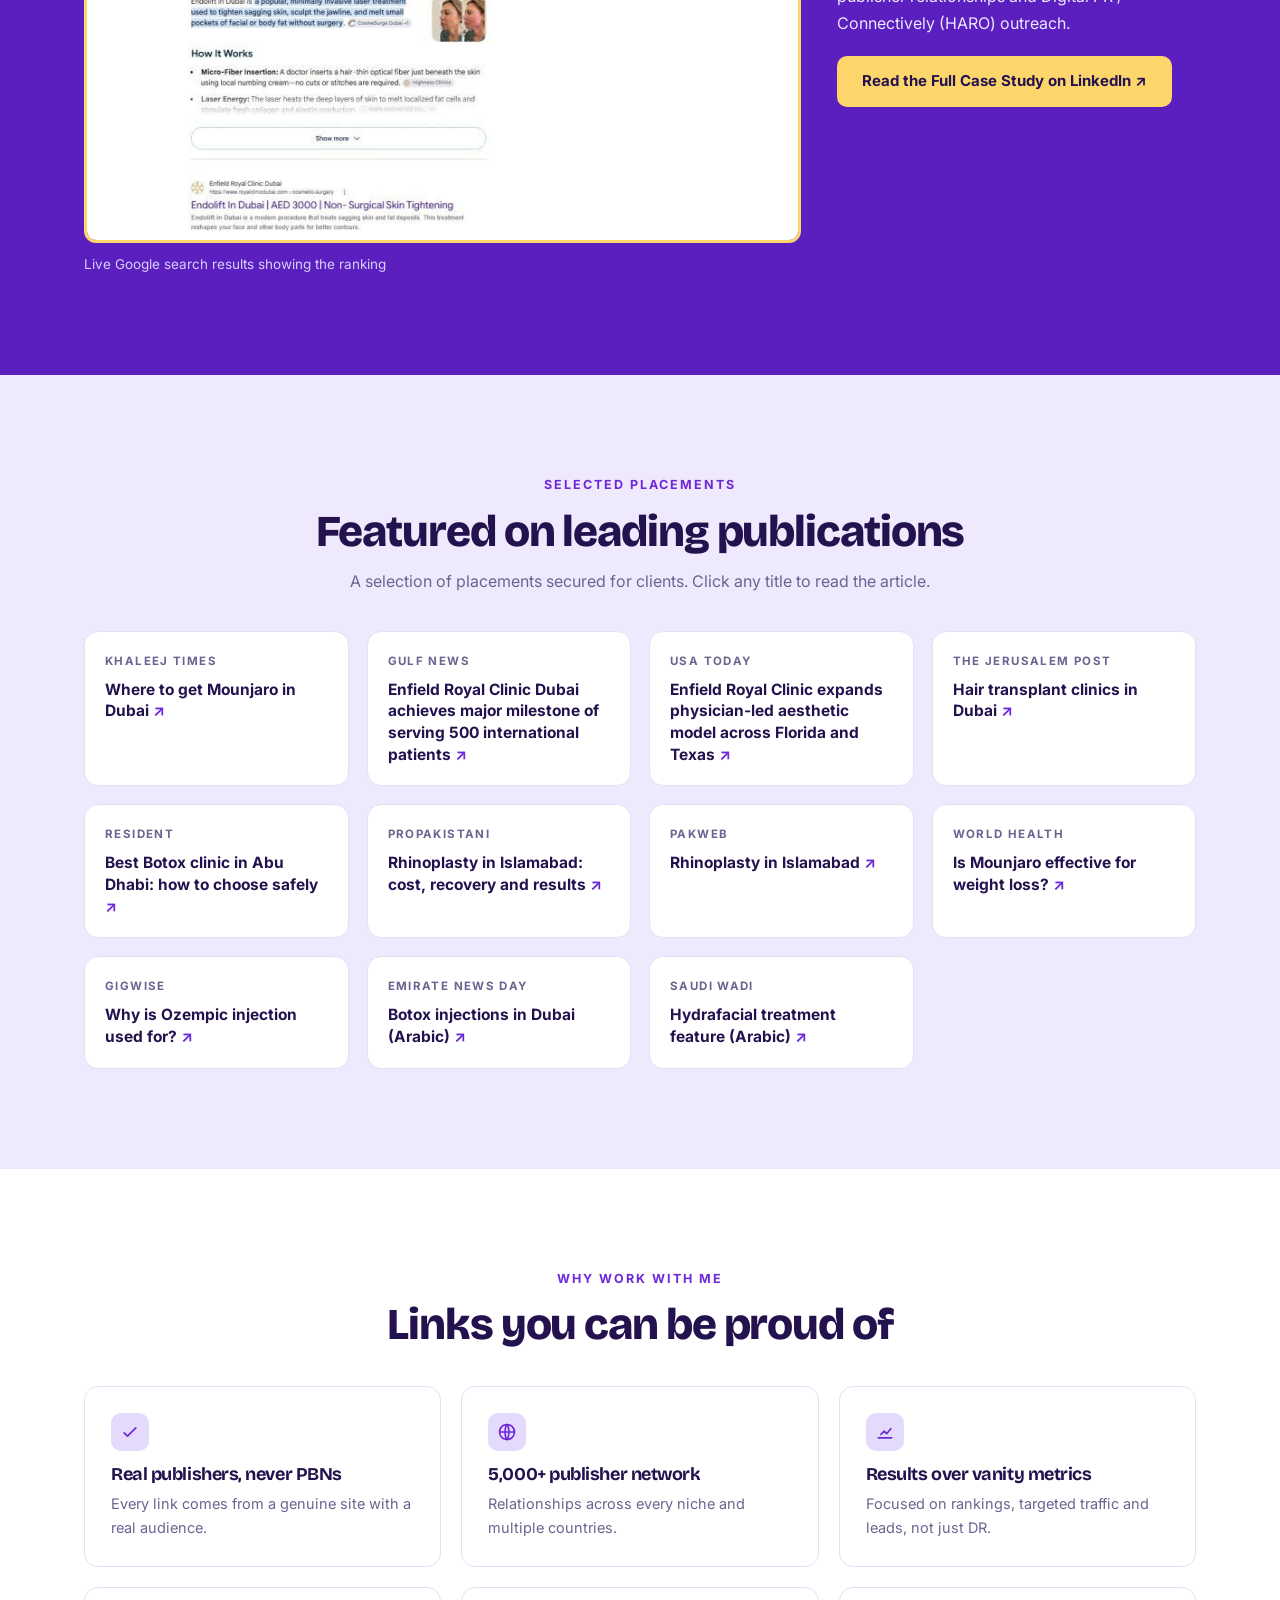
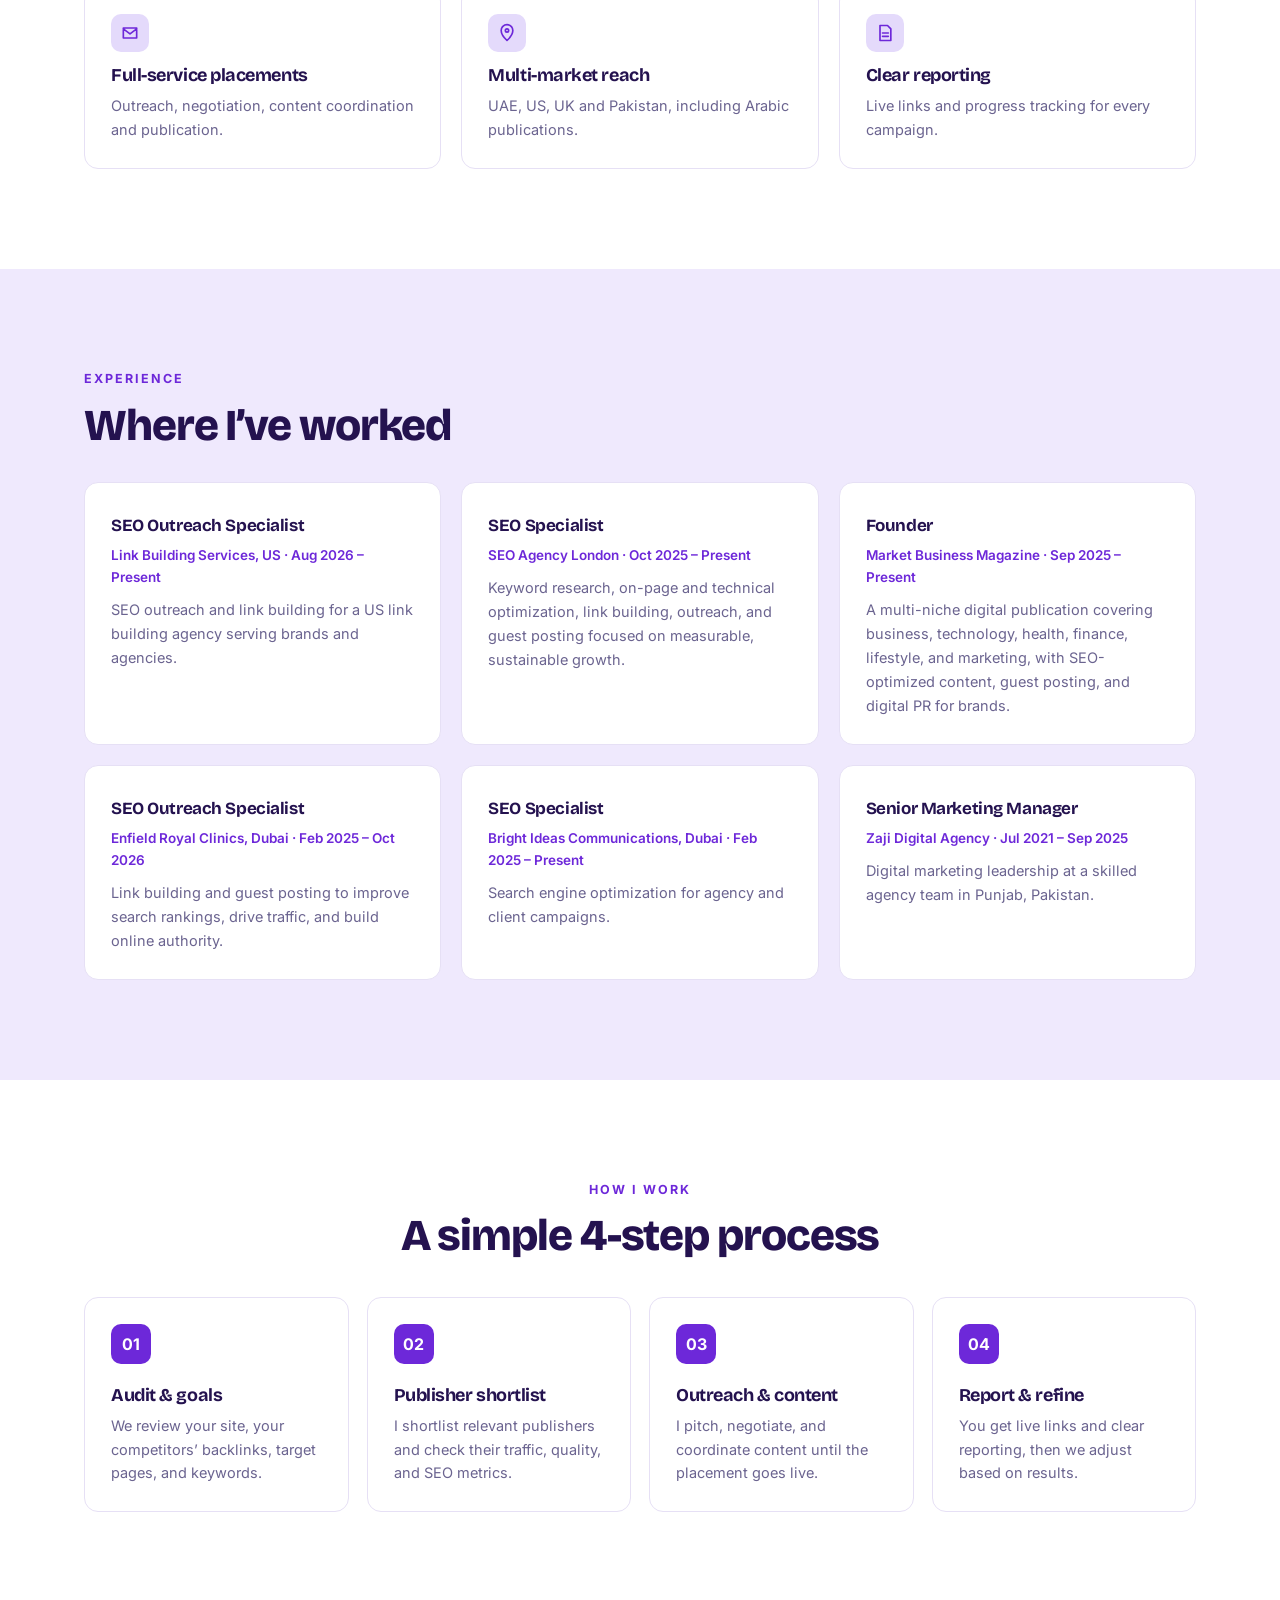
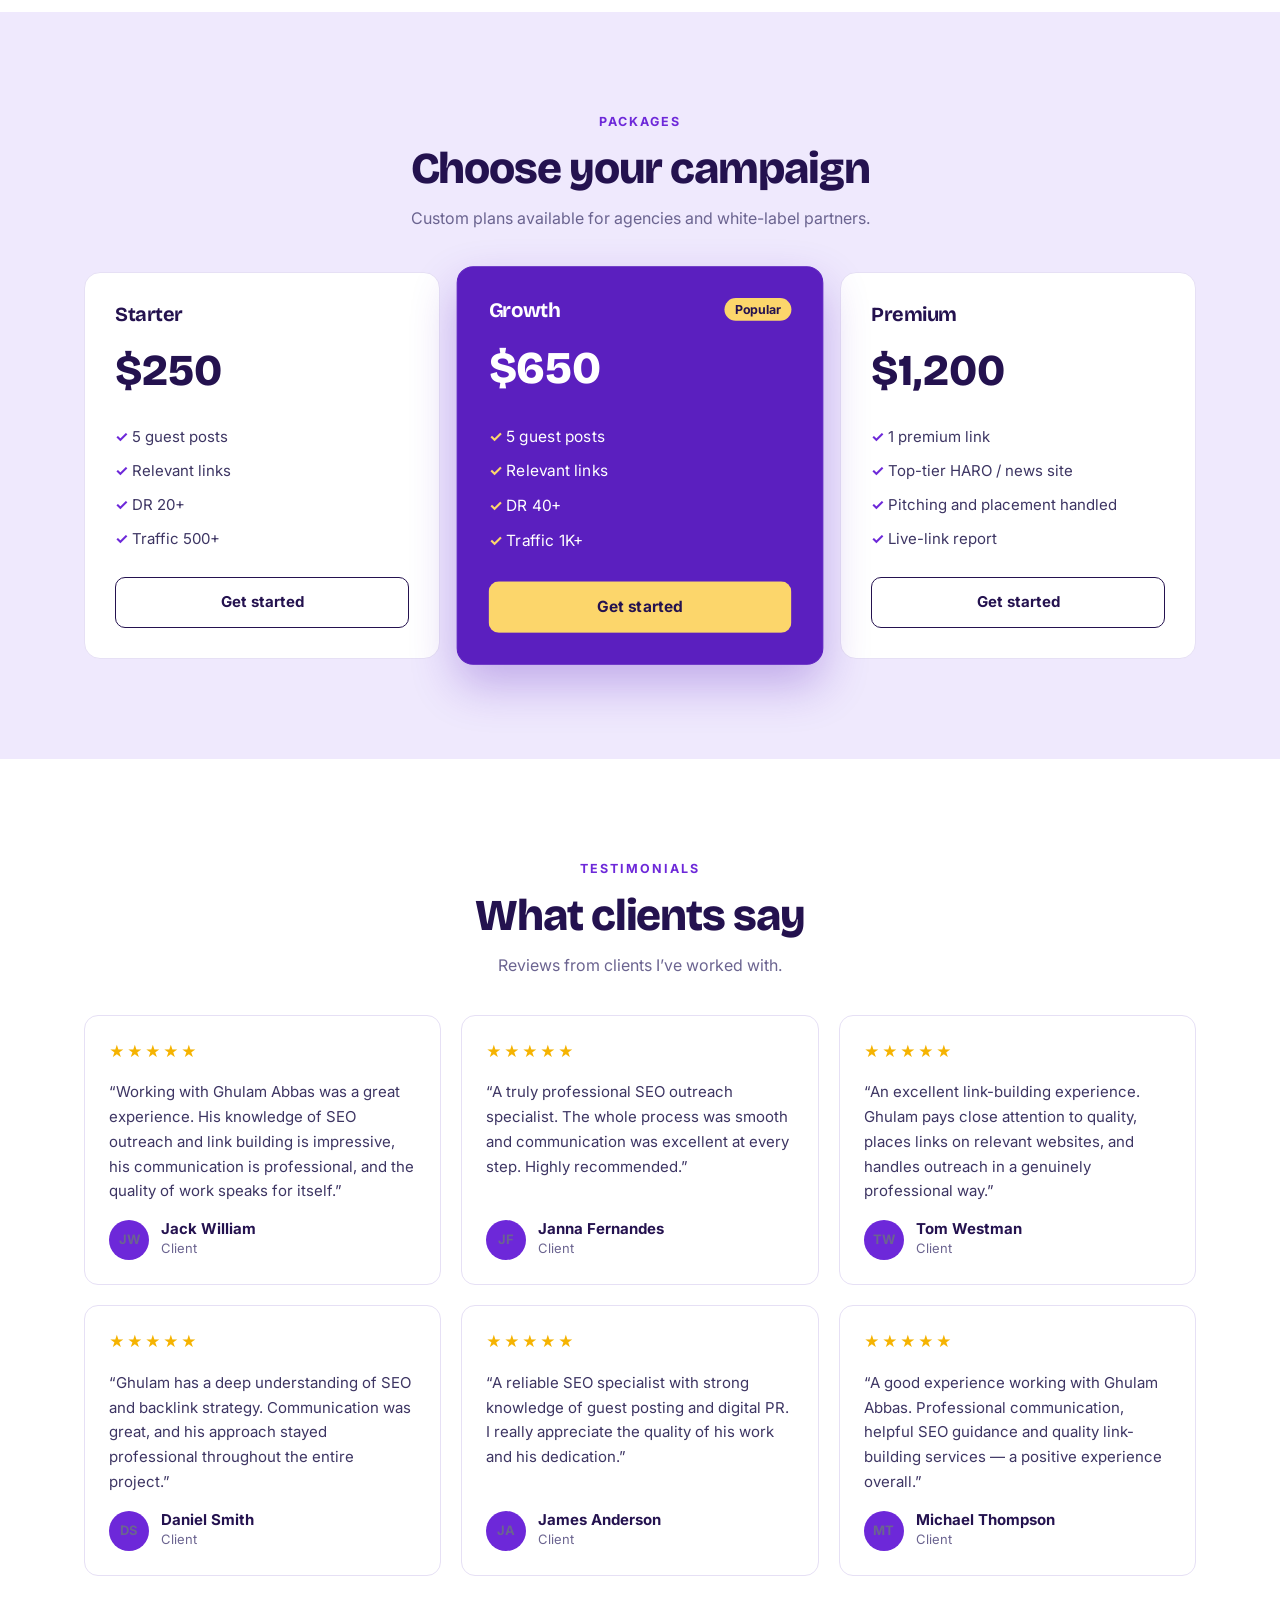
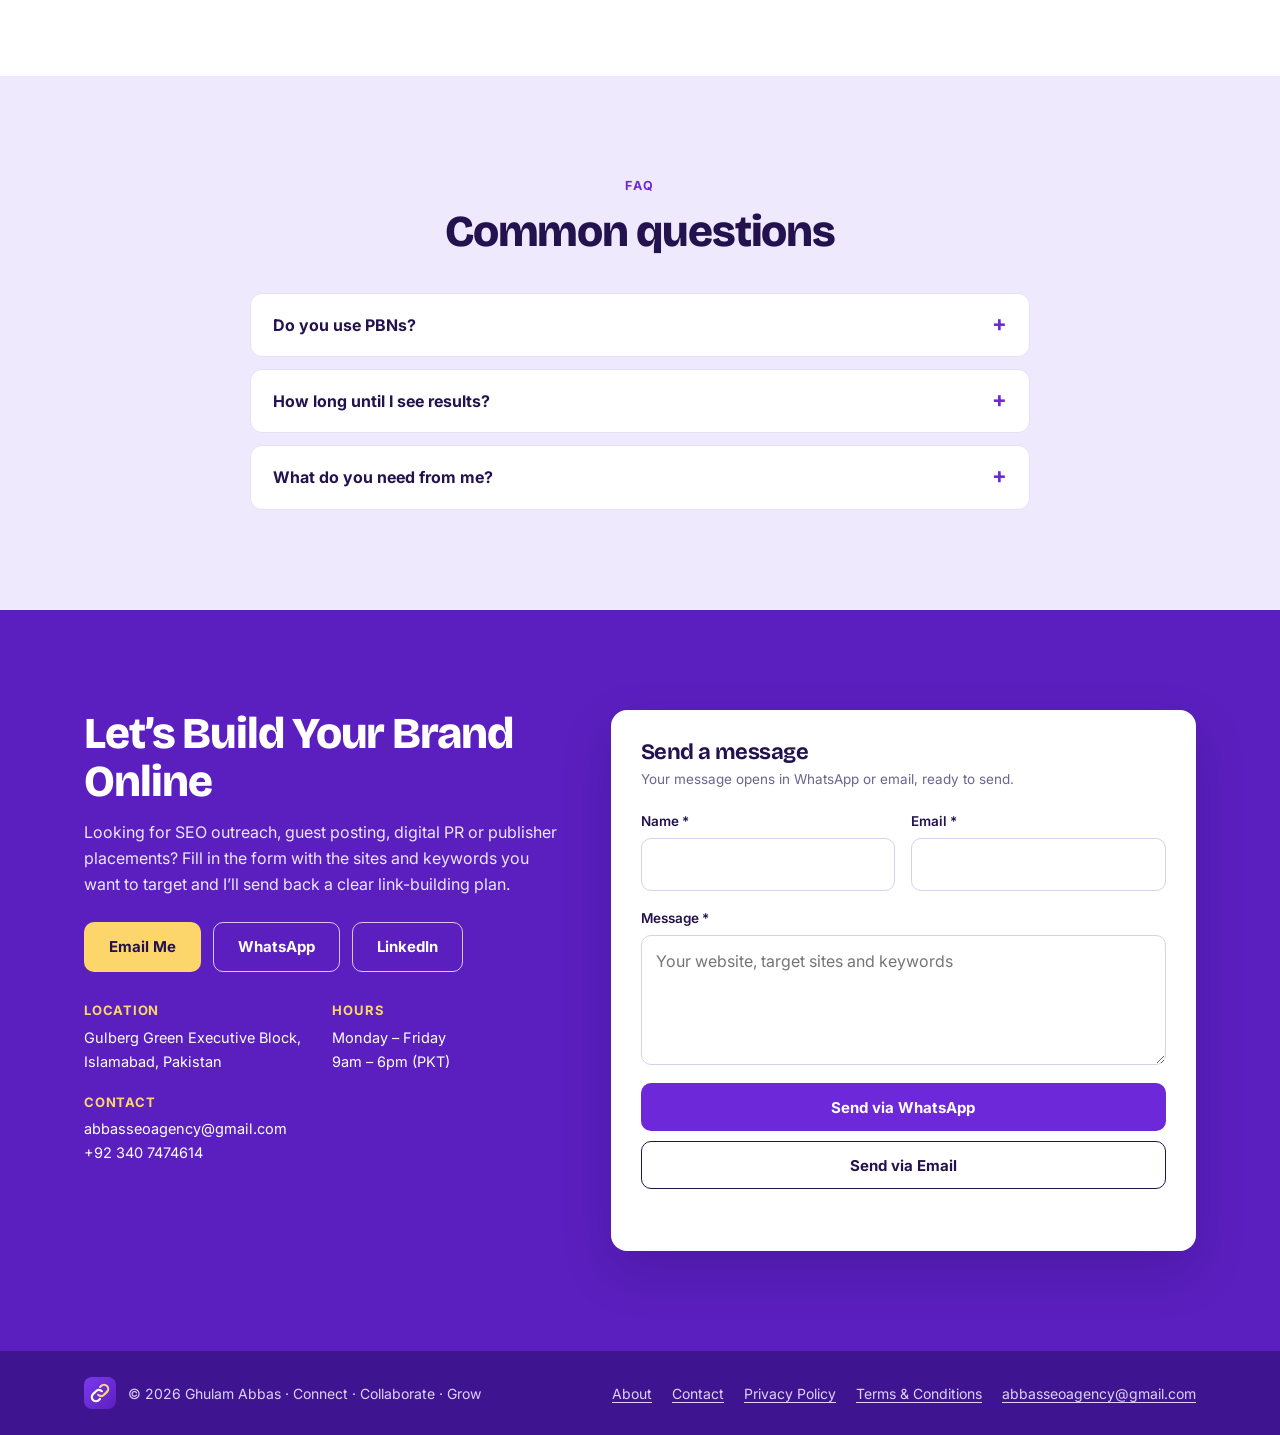
==== commit 6311d31d: "Shorter hero photo and sharper case study screenshot" ====
--- a/index.html
+++ b/index.html
@@ -40,7 +40,7 @@
       <div class="cta"><a class="btn btn-y" href="contact.html">Get in Touch</a><a class="btn btn-o" href="#case-study">View Case Study</a></div>
     </div>
     <div class="portrait">
-      <img src="ghulam-abbas.jpg" alt="Ghulam Abbas, SEO Outreach and Digital PR Specialist" width="638" height="812">
+      <img src="ghulam-abbas.jpg" alt="Ghulam Abbas, SEO Outreach and Digital PR Specialist" width="520" height="650">
       <div class="tag"><b>Non-PBN</b><span>White-hat link building</span></div>
     </div>
   </div>
@@ -93,7 +93,7 @@
       <div class="case-box result reveal"><h3>The Result</h3><div class="big">#2</div><p style="margin-top:8px">organic position on Page 1 of Google for the competitive keyword “Endolift in Dubai”.</p><p style="margin-top:10px">A strong ranking foundation built on clean links.</p></div>
     </div>
     <div class="proof">
-      <figure><img src="endolift-google-ranking.jpg" alt="Google search results for Endolift in Dubai showing Enfield Royal Clinic ranking on page 1" width="1100" height="761"><figcaption>Live Google search results showing the ranking</figcaption></figure>
+      <figure><img src="endolift-google-ranking.jpg" alt="Google search results for Endolift in Dubai showing Enfield Royal Clinic ranking on page 1" width="786" height="554"><figcaption>Live Google search results showing the ranking</figcaption></figure>
       <div><p>Beyond Khaleej Times, I run outreach campaigns on major media such as Gulf News, USA Today, TechRadar and more, through publisher relationships and Digital PR / Connectively (HARO) outreach.</p>
         <a class="btn btn-y" href="https://lnkd.in/p/dANz3D3U" target="_blank" rel="noopener">Read the Full Case Study on LinkedIn ↗</a></div>
     </div>
--- a/style.css
+++ b/style.css
@@ -56,8 +56,8 @@
 .chips{display:flex;flex-wrap:wrap;gap:10px;margin-bottom:30px}
 .chips span{border:1px solid rgba(255,255,255,.4);border-radius:999px;padding:6px 14px;font-size:13px;font-weight:500}
 .cta{display:flex;flex-wrap:wrap;gap:12px}
-.portrait{position:relative;justify-self:end;width:min(310px,100%)}
-.portrait img{width:100%;aspect-ratio:638/812;object-fit:cover;border-radius:18px;border:3px solid var(--yellow);box-shadow:0 24px 50px rgba(20,5,60,.35)}
+.portrait{position:relative;justify-self:end;width:min(300px,100%)}
+.portrait img{width:100%;height:auto;aspect-ratio:4/5;object-fit:cover;object-position:center 20%;border-radius:18px;border:3px solid var(--yellow);box-shadow:0 24px 50px rgba(20,5,60,.35)}
 .tag{position:absolute;left:-26px;bottom:70px;background:#fff;color:var(--ink);border-radius:12px;padding:10px 16px;box-shadow:0 12px 30px rgba(20,5,60,.25)}
 .tag b{display:block;font-family:'Bricolage Grotesque','Inter',sans-serif;font-size:17px;line-height:1.1}
 .tag span{font-size:12.5px;color:var(--muted);font-weight:500}
@@ -107,7 +107,7 @@
 .case-box.result h3{color:var(--purple-d)}
 .case-box.result .big{font-family:'Bricolage Grotesque','Inter',sans-serif;font-size:64px;font-weight:800;color:var(--purple-d);line-height:1}
 .proof{display:grid;grid-template-columns:minmax(0,1.6fr) minmax(0,.8fr);gap:36px;align-items:center;margin-top:44px}
-.proof figure img{border-radius:12px;border:3px solid var(--yellow);background:#fff}
+.proof figure img{width:100%;max-width:800px;height:auto;border-radius:12px;border:3px solid var(--yellow);background:#fff}
 .proof figcaption{font-size:13.5px;color:#d9cffb;margin-top:10px}
 .proof p{color:#ece6ff;margin-bottom:20px}
 
@@ -196,6 +196,7 @@
 .page-hero p{color:#ece6ff;max-width:640px;font-size:17px}
 .about-hero{display:grid;grid-template-columns:minmax(0,1.5fr) minmax(0,.6fr);gap:48px;align-items:center}
 .about-hero .portrait img{border-radius:16px}
+.tag{bottom:40px}
 
 /* Timeline */
 .timeline{border-top:1px solid var(--line);margin-top:28px}
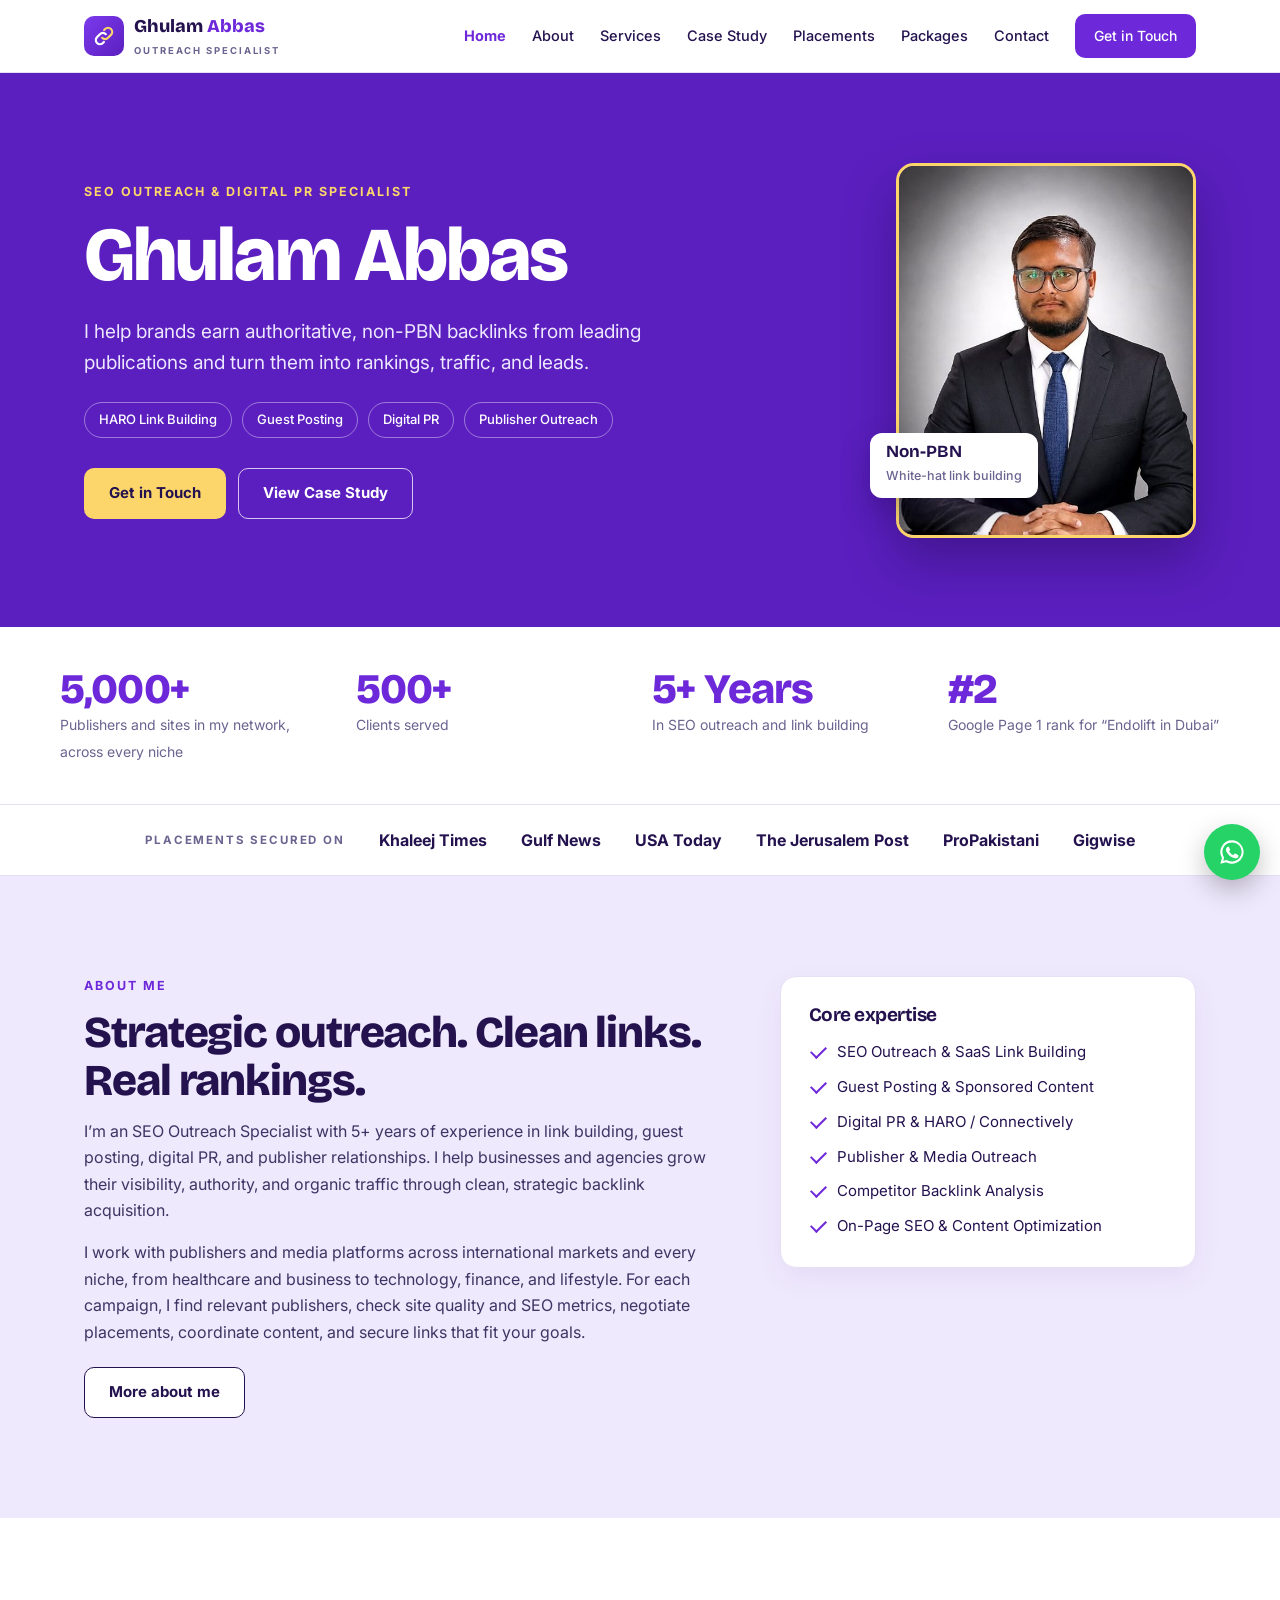
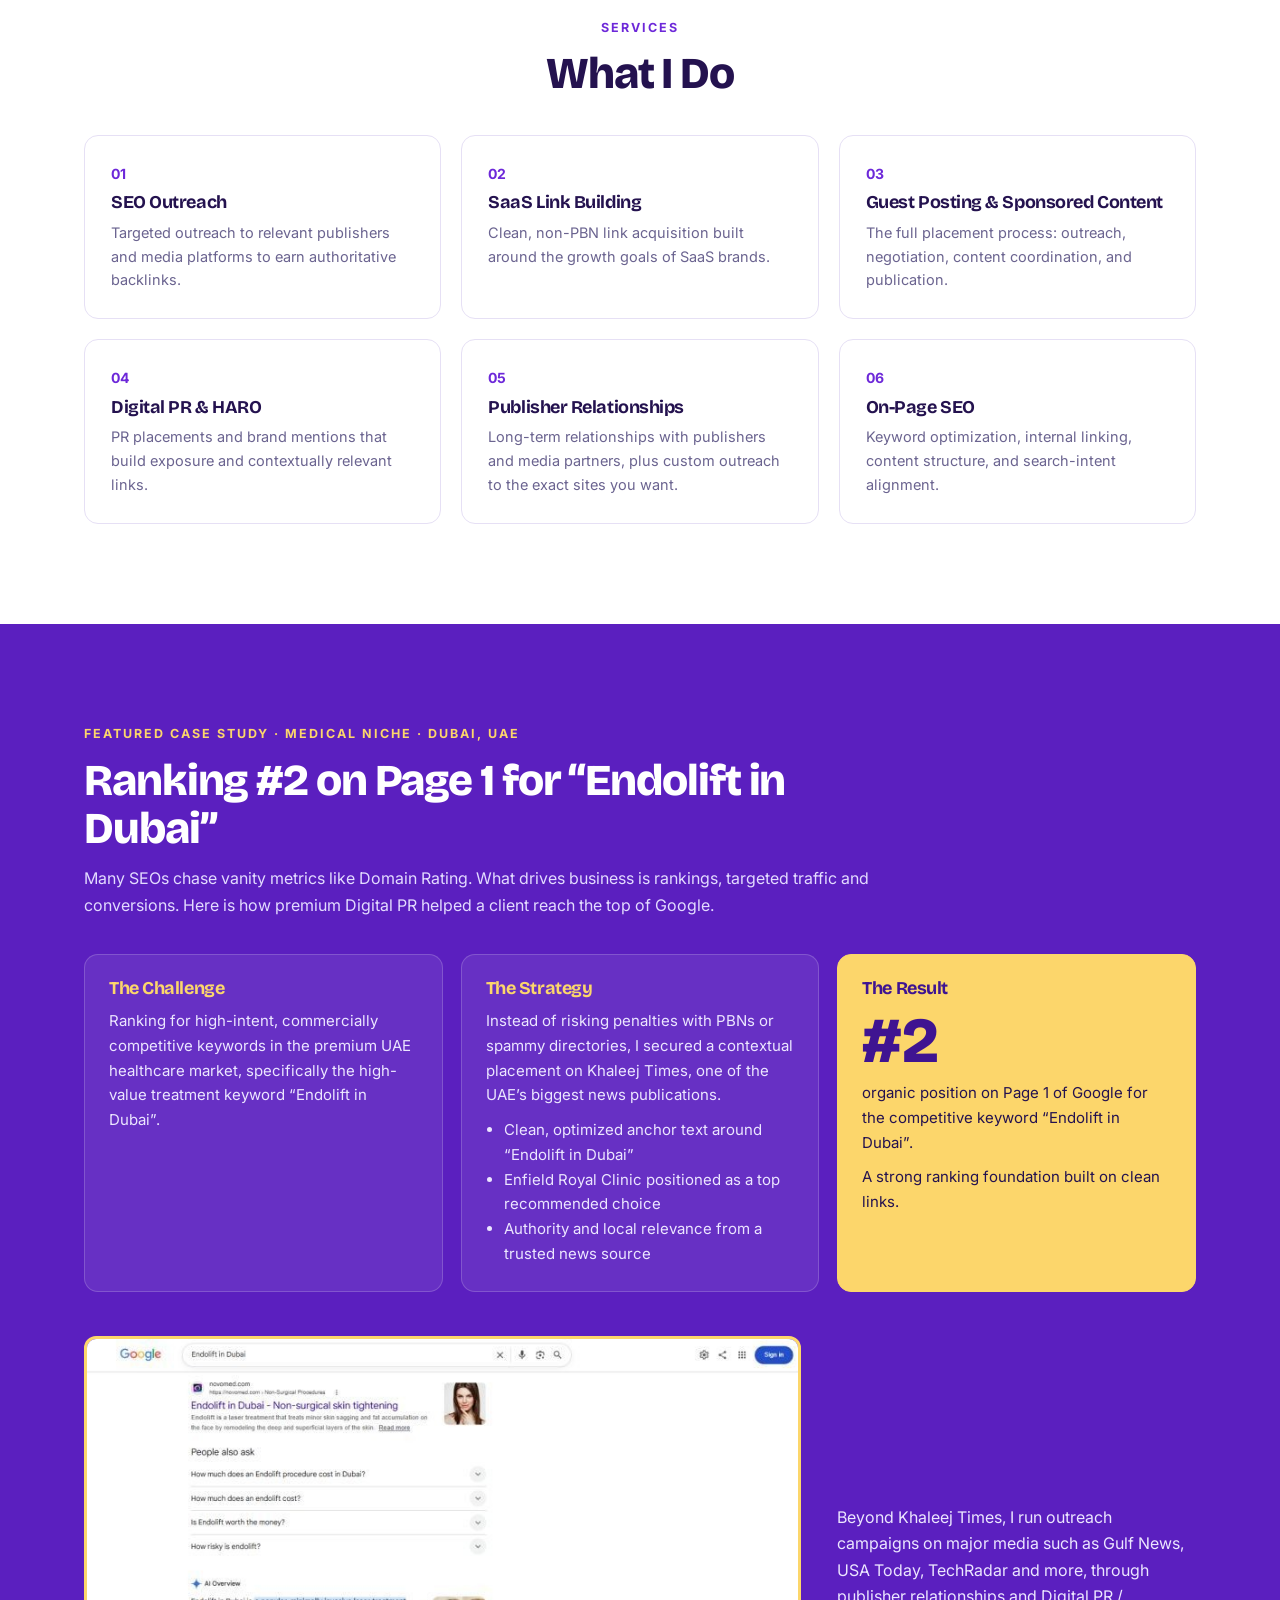
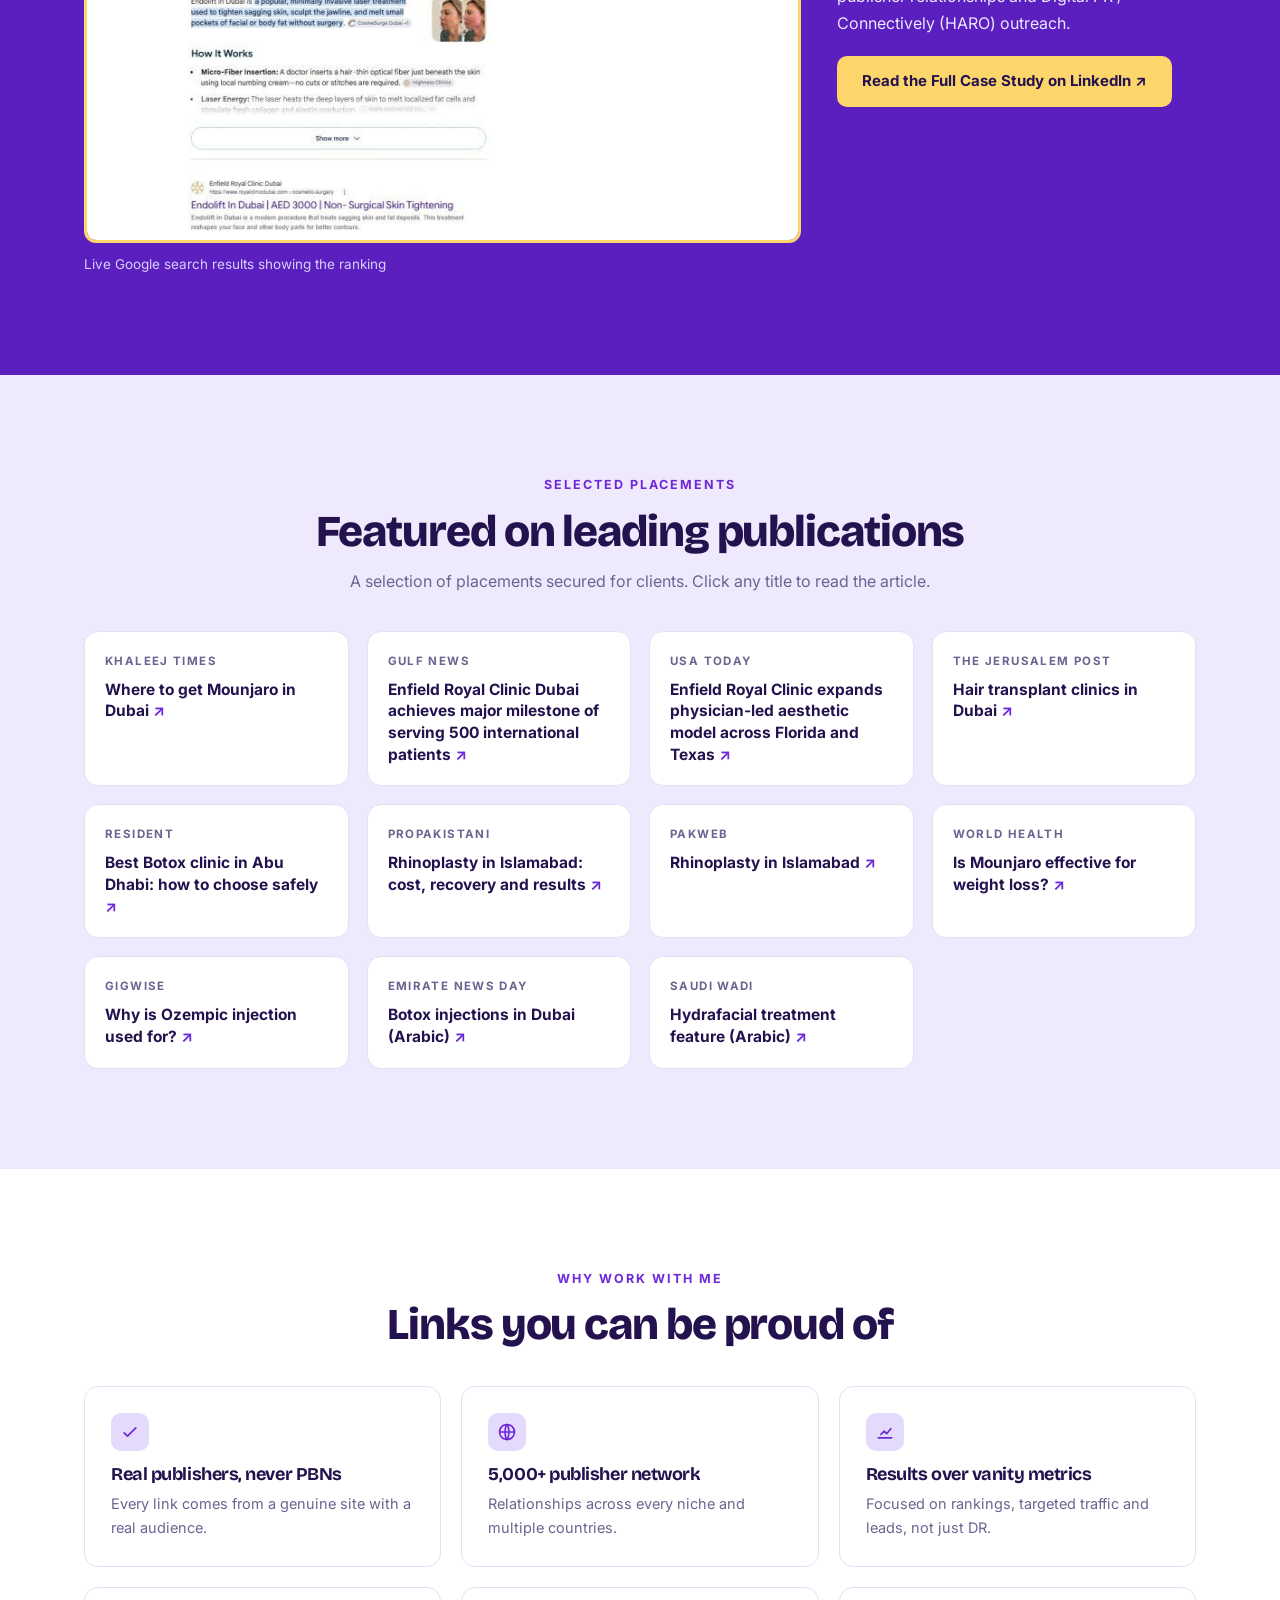
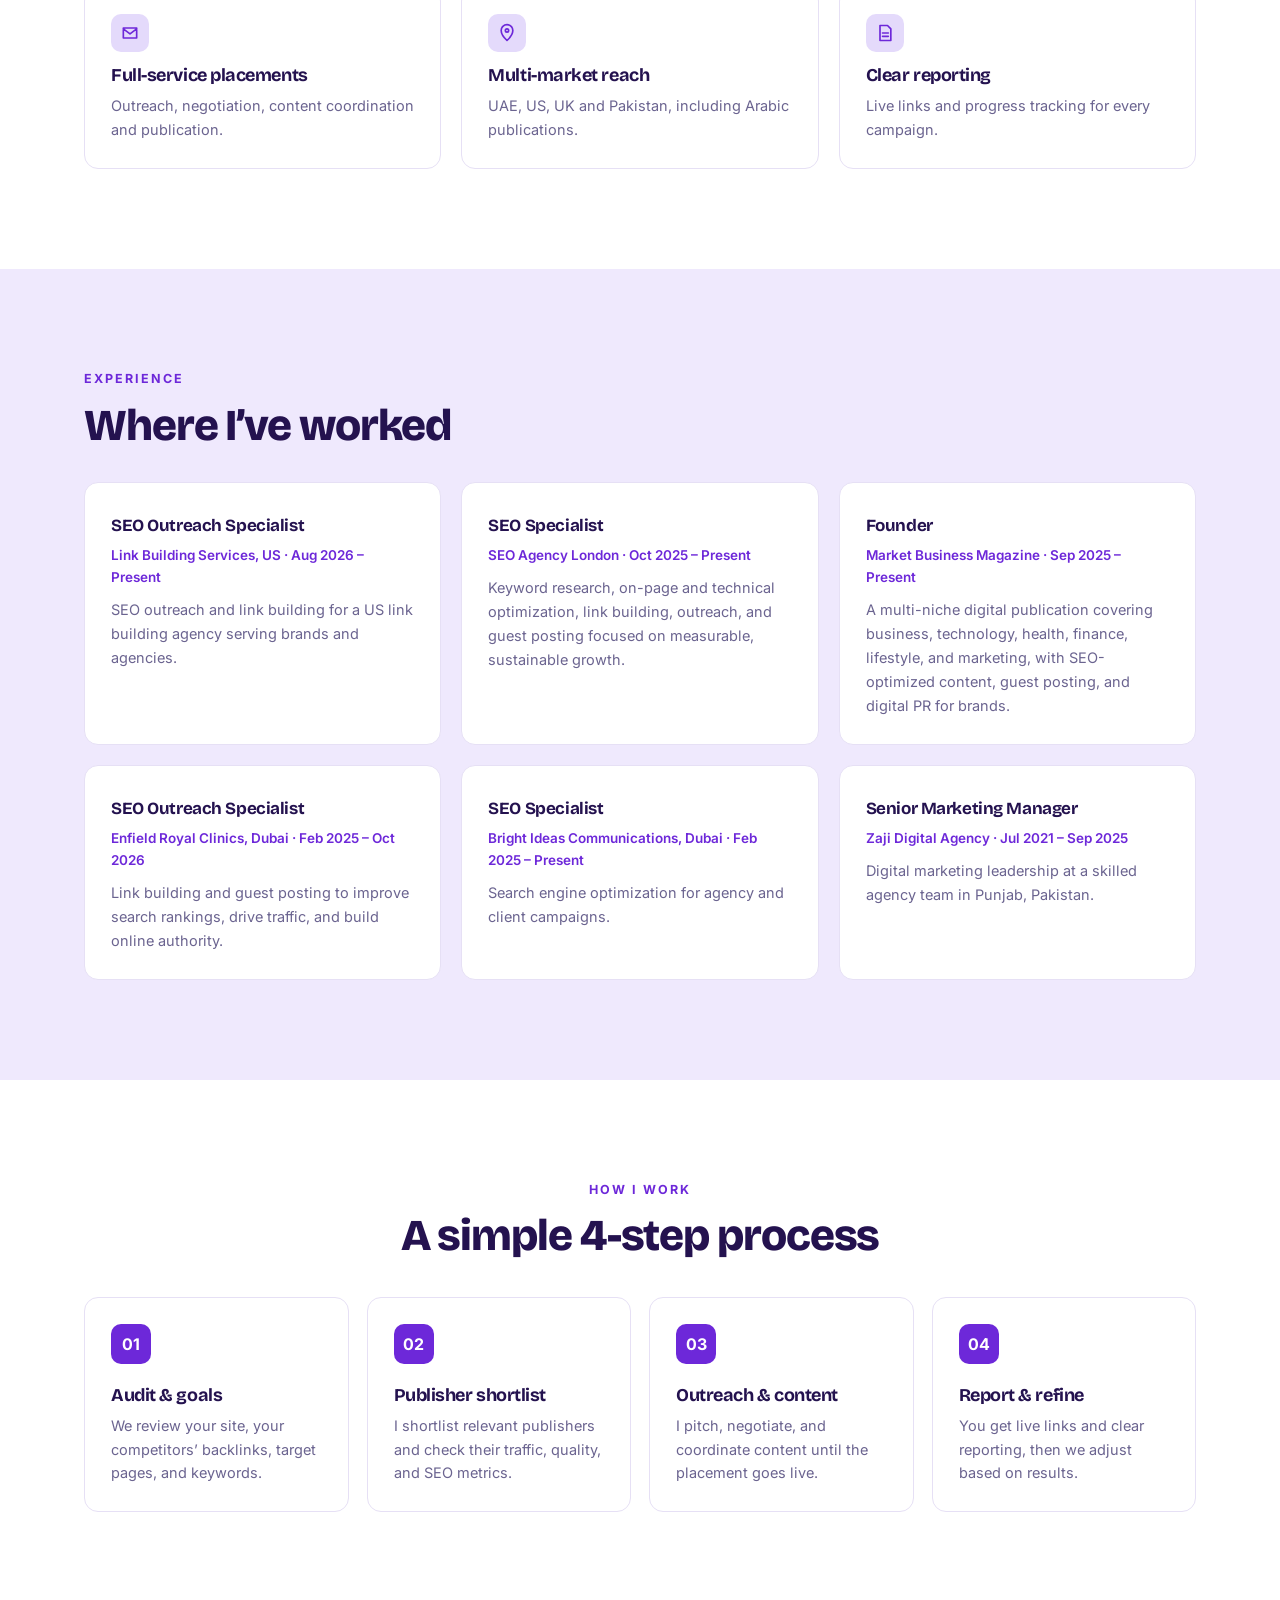
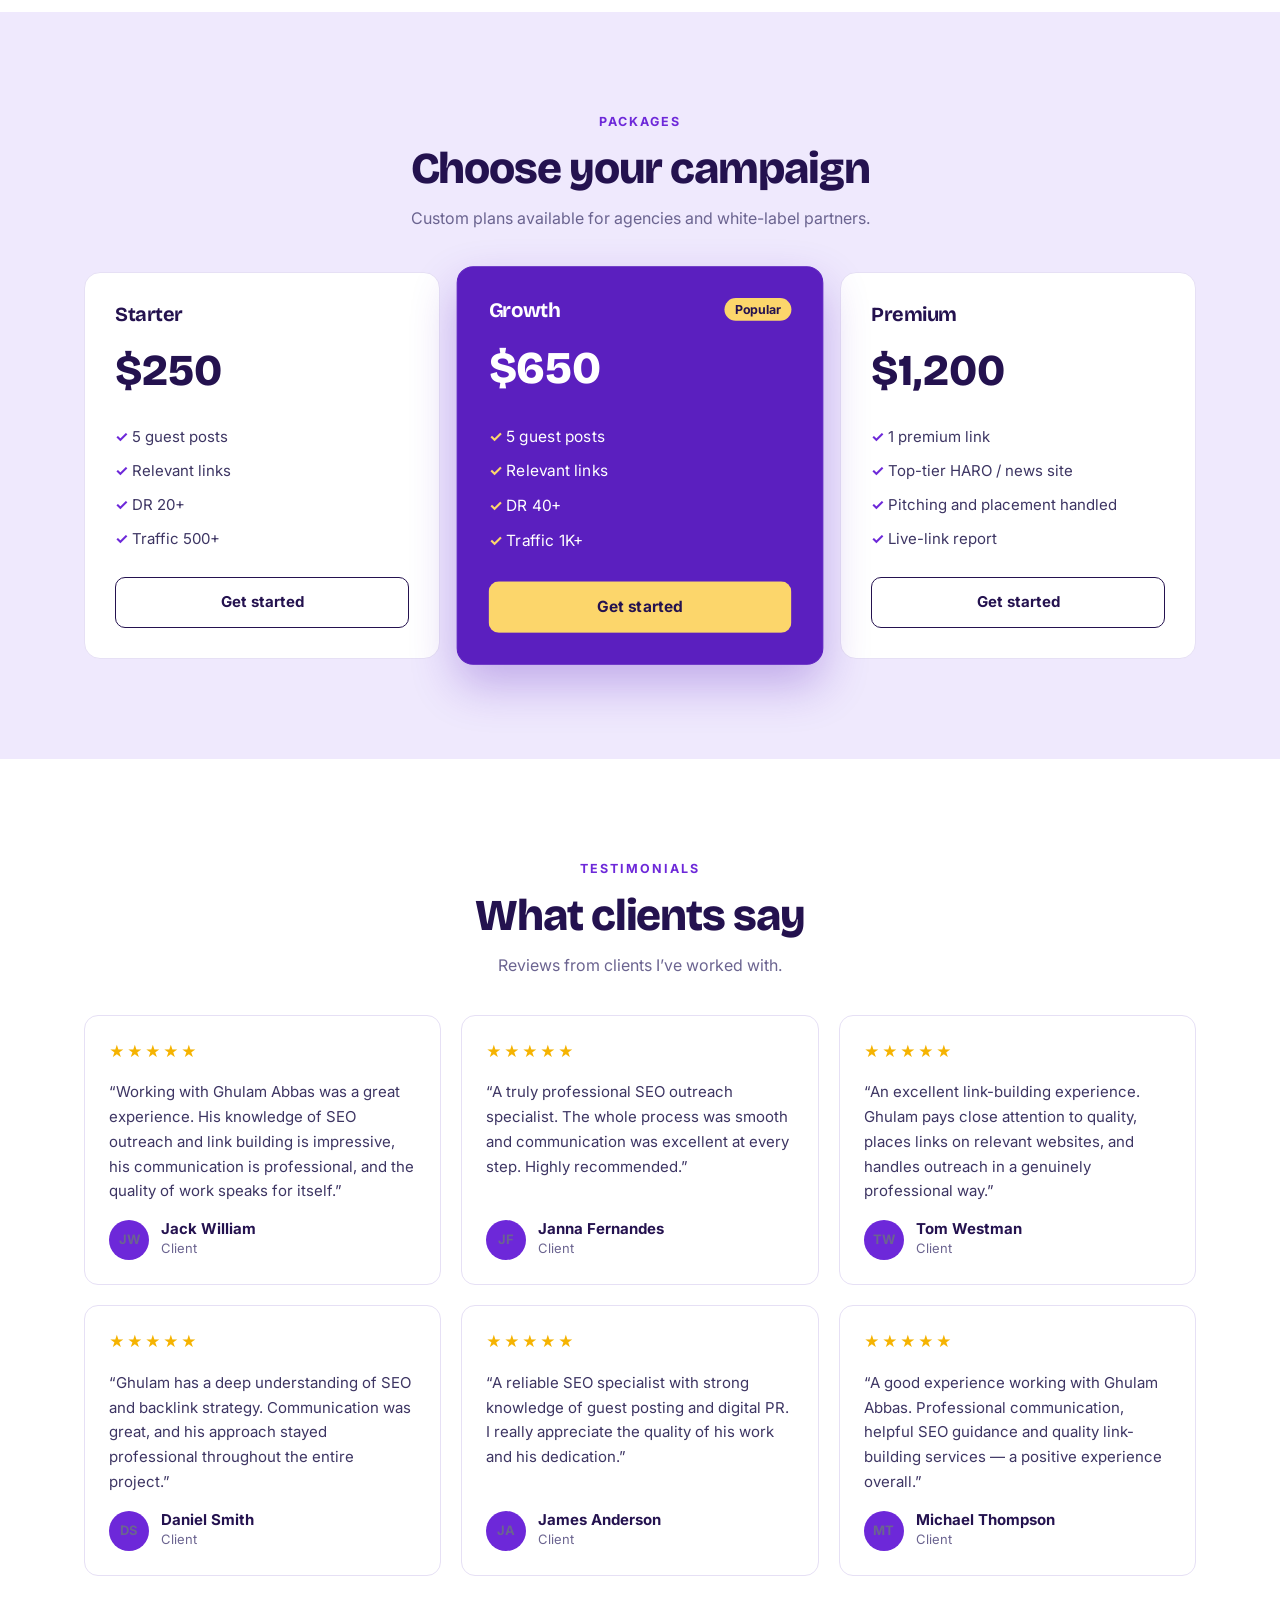
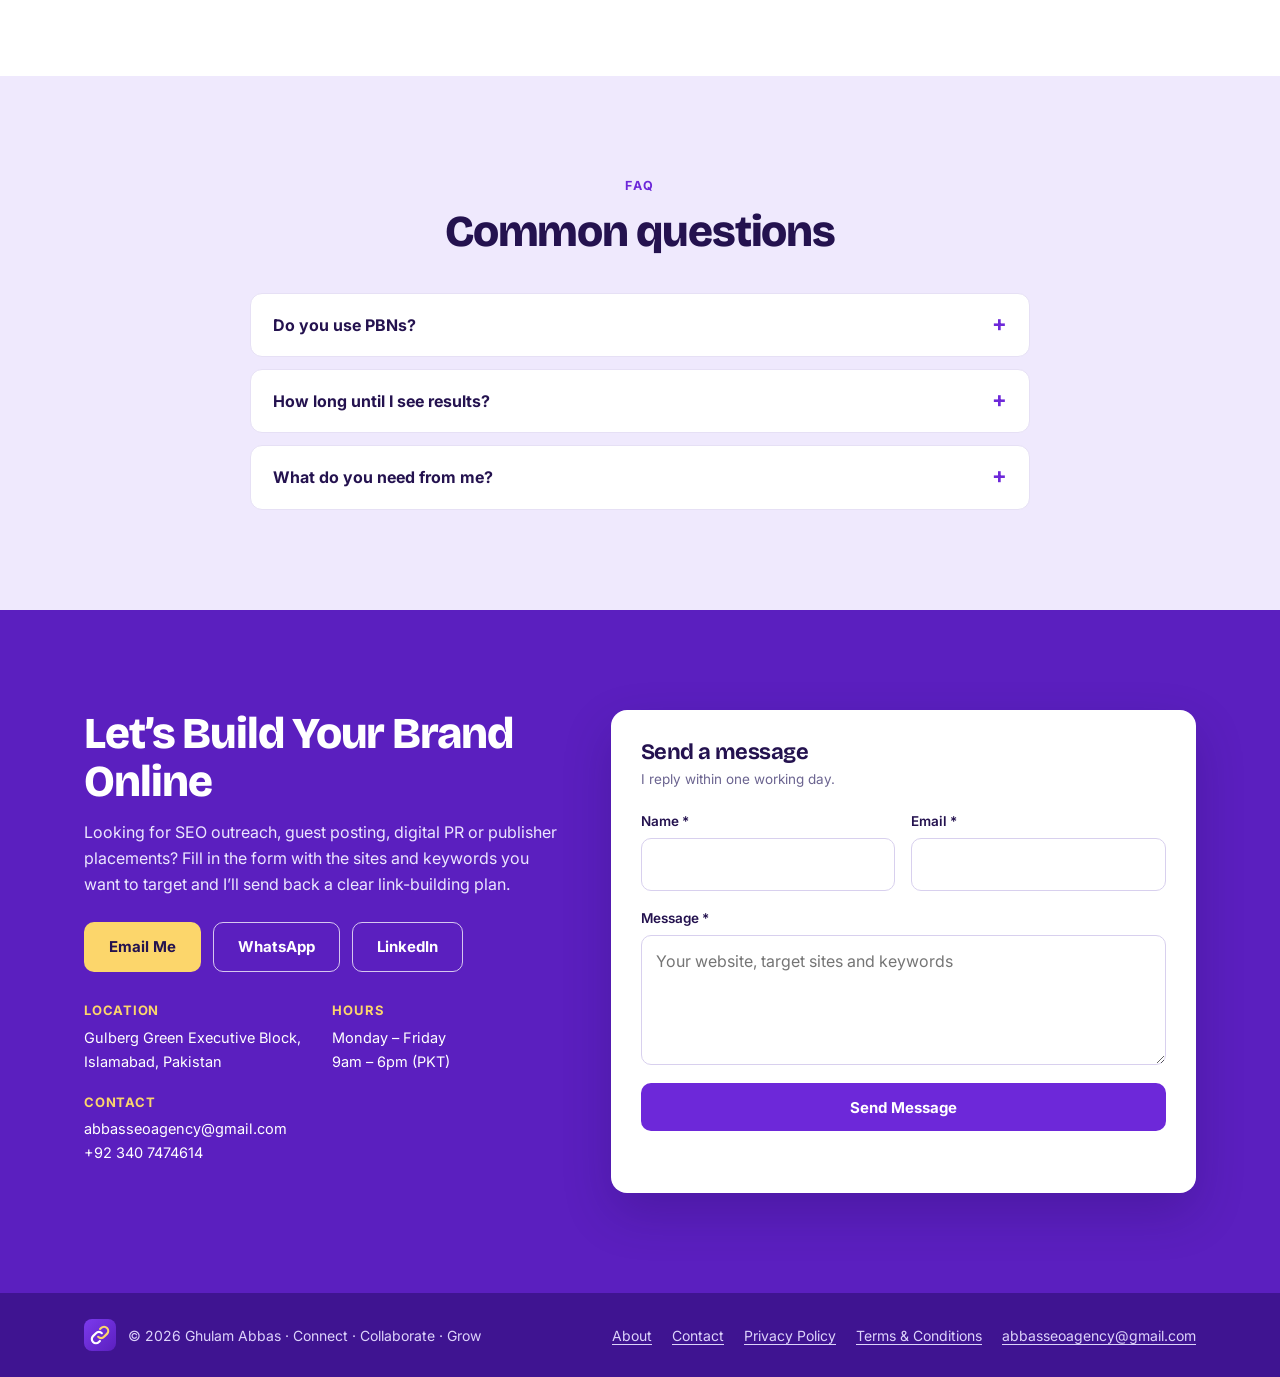
==== commit 3af23f74: "Send contact forms to abbasseoagency@gmail.com" ====
--- a/index.html
+++ b/index.html
@@ -175,14 +175,13 @@
     </div>
     <form class="form js-contact" novalidate>
       <h3>Send a message</h3>
-      <p class="note">Your message opens in WhatsApp or email, ready to send.</p>
+      <p class="note">I reply within one working day.</p>
       <div class="fields">
         <div class="field"><label for="h-name">Name *</label><input id="h-name" name="Name" required autocomplete="name"></div>
         <div class="field"><label for="h-email">Email *</label><input id="h-email" name="Email" type="email" required autocomplete="email"></div>
         <div class="field full"><label for="h-msg">Message *</label><textarea id="h-msg" name="Message" required placeholder="Your website, target sites and keywords"></textarea></div>
       </div>
-      <button class="btn btn-p" type="submit" data-via="whatsapp">Send via WhatsApp</button>
-      <button class="btn btn-line" type="submit" data-via="email" style="margin-top:10px">Send via Email</button>
+      <input type="text" name="_honey" tabindex="-1" autocomplete="off" aria-hidden="true" style="position:absolute;left:-9999px;width:1px;height:1px;opacity:0"><button class="btn btn-p" type="submit">Send Message</button>
       <p class="form-msg" role="status"></p>
     </form>
   </div>
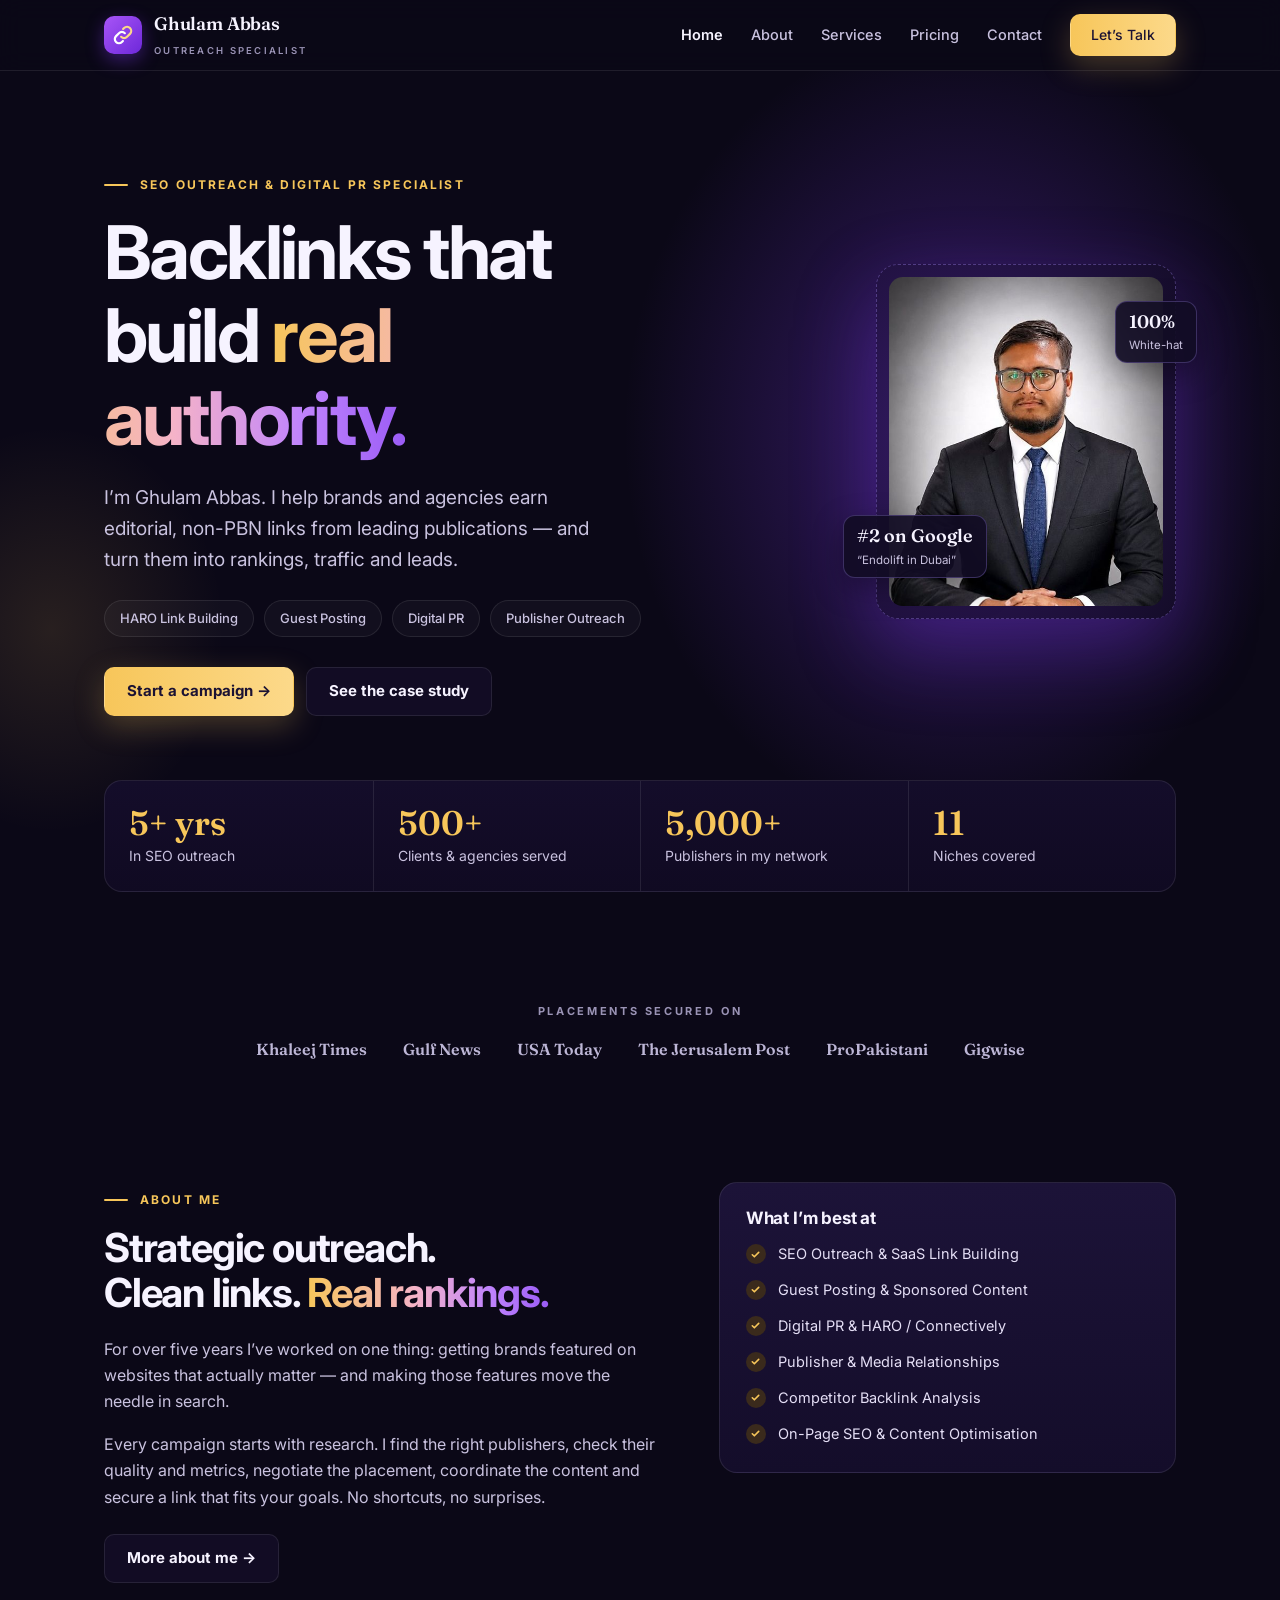
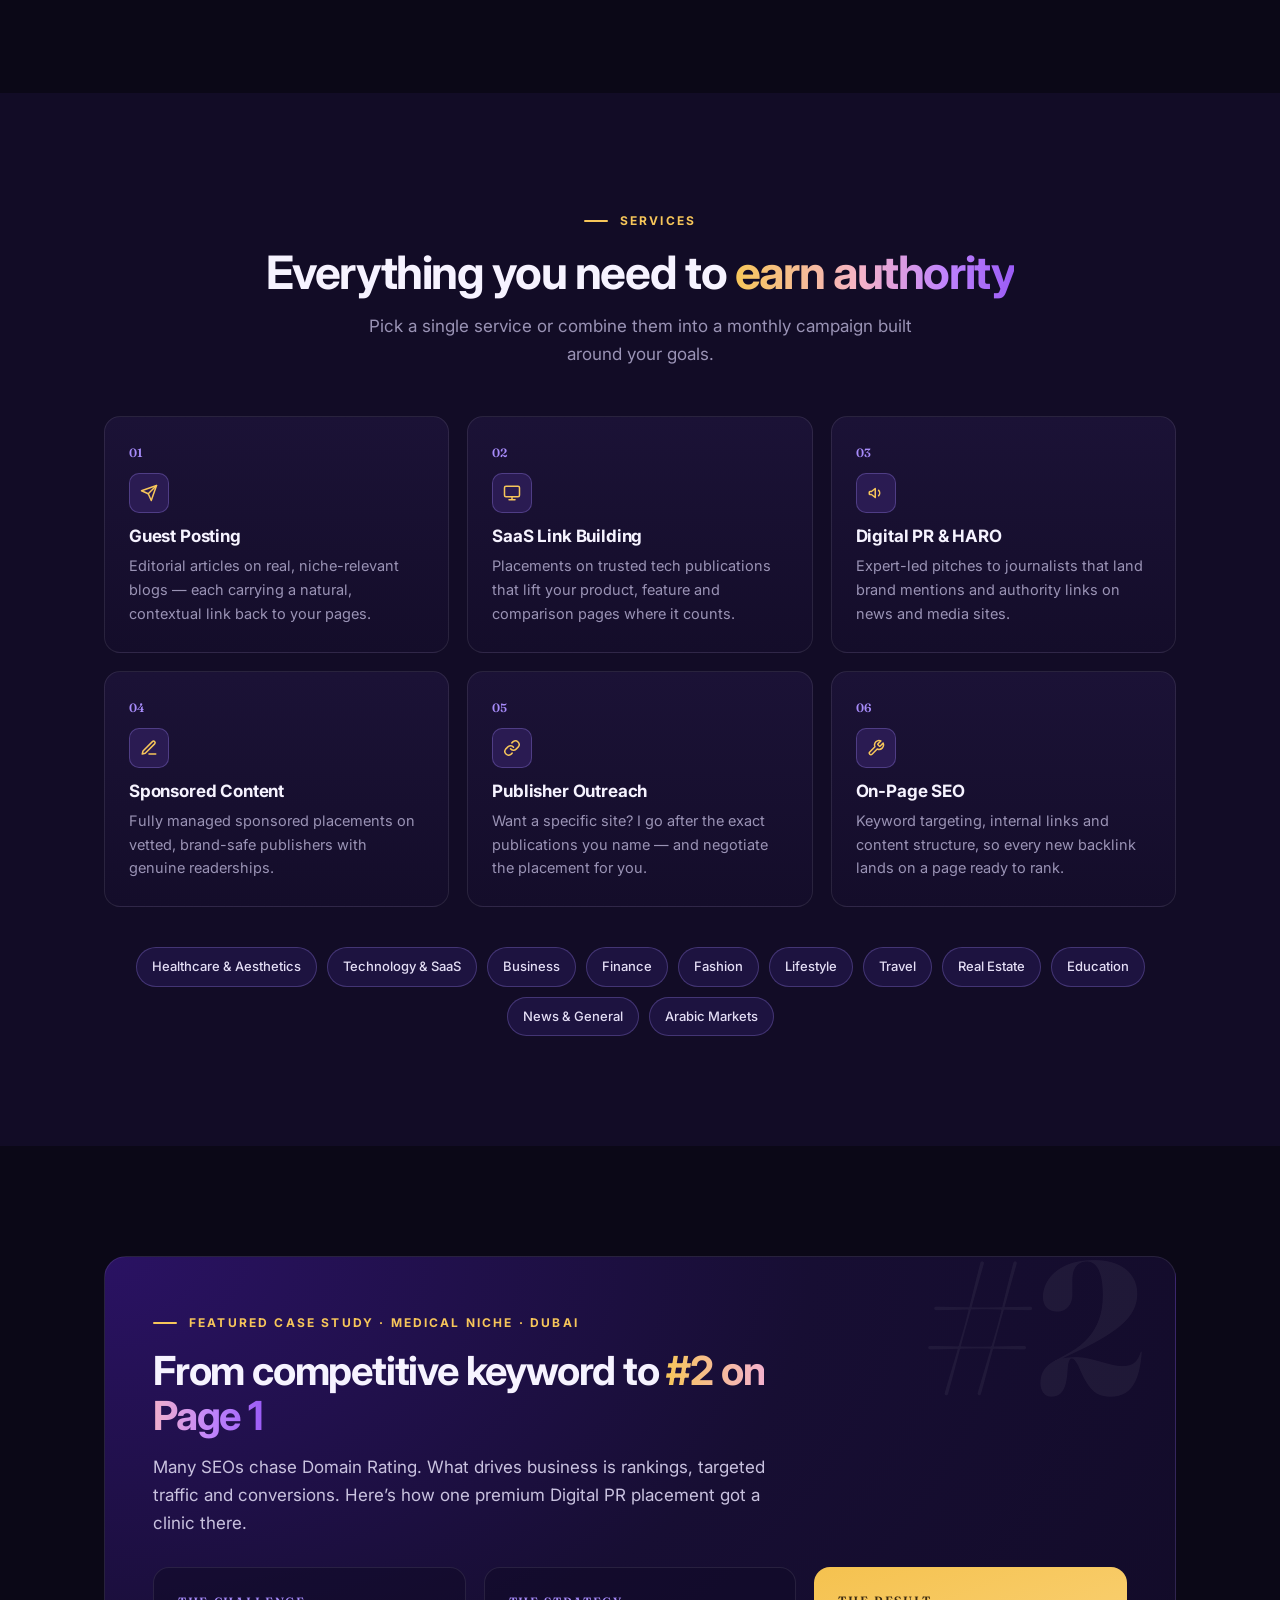
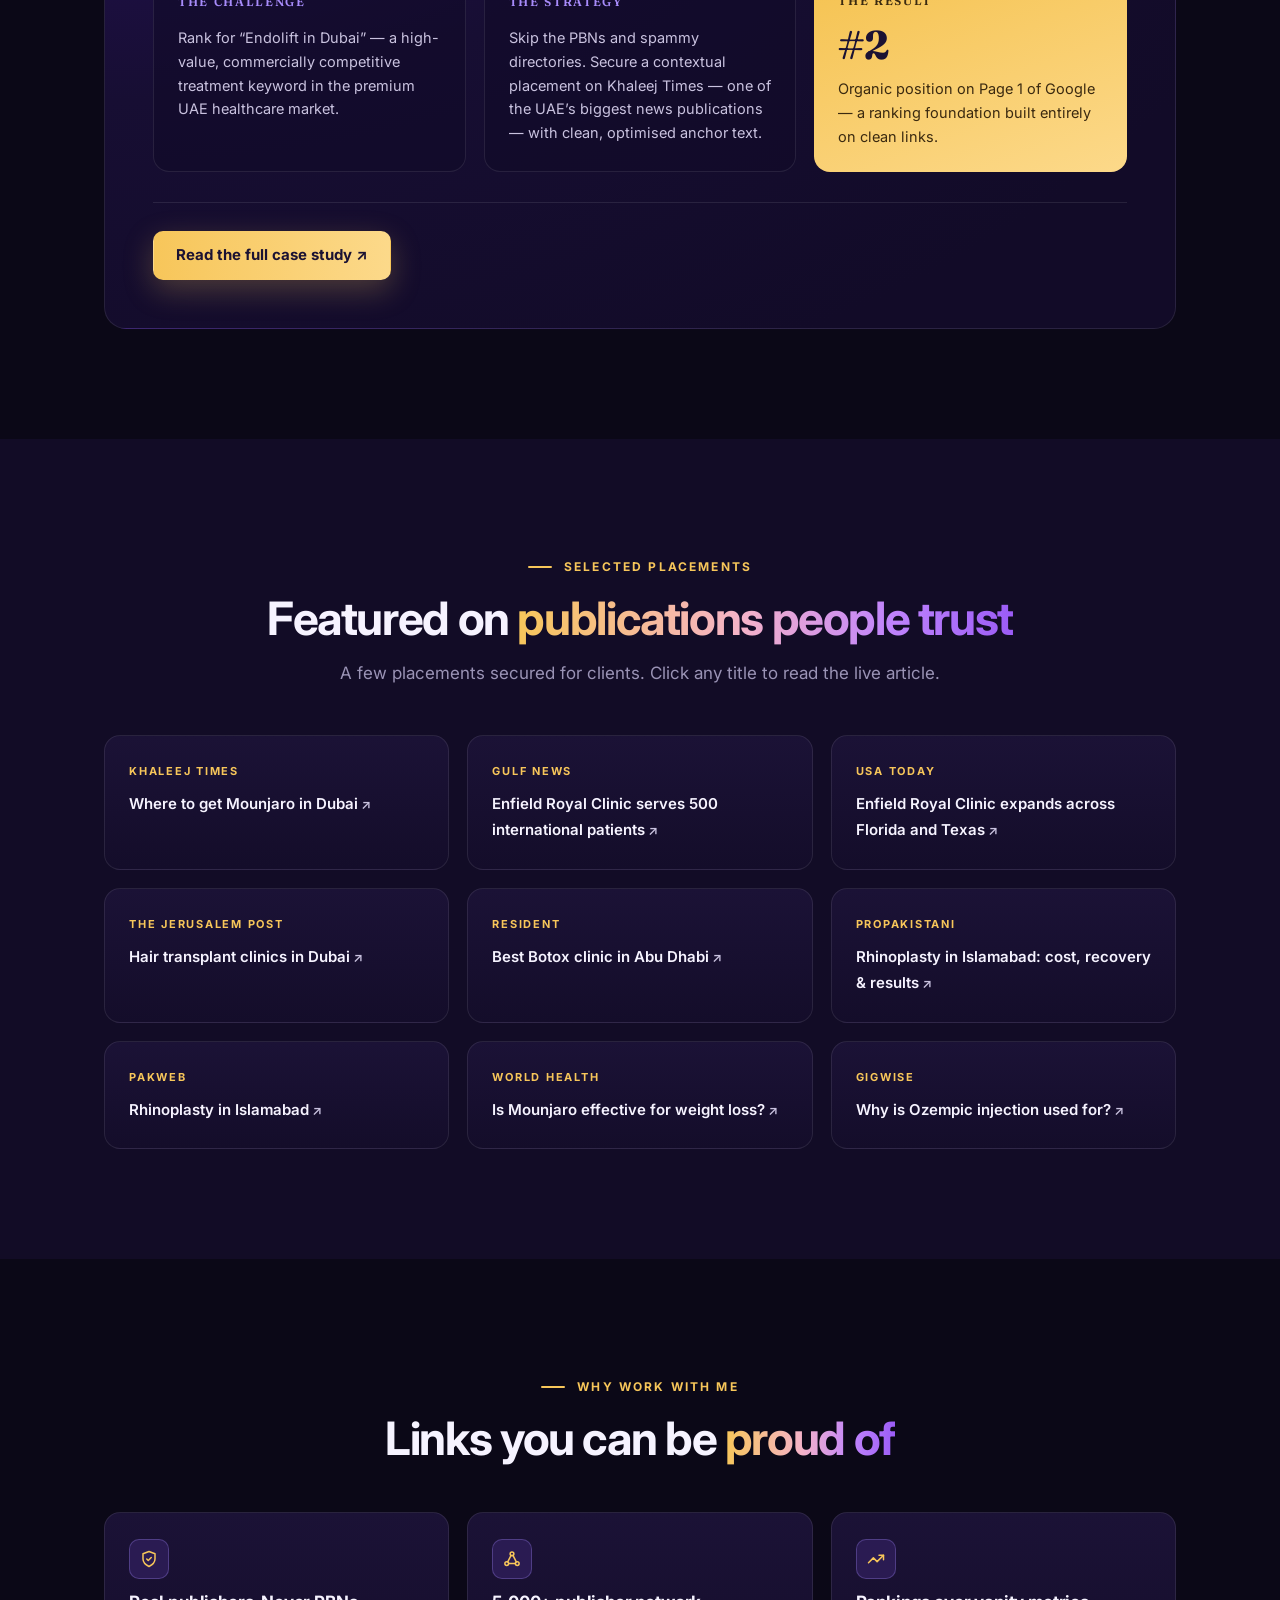
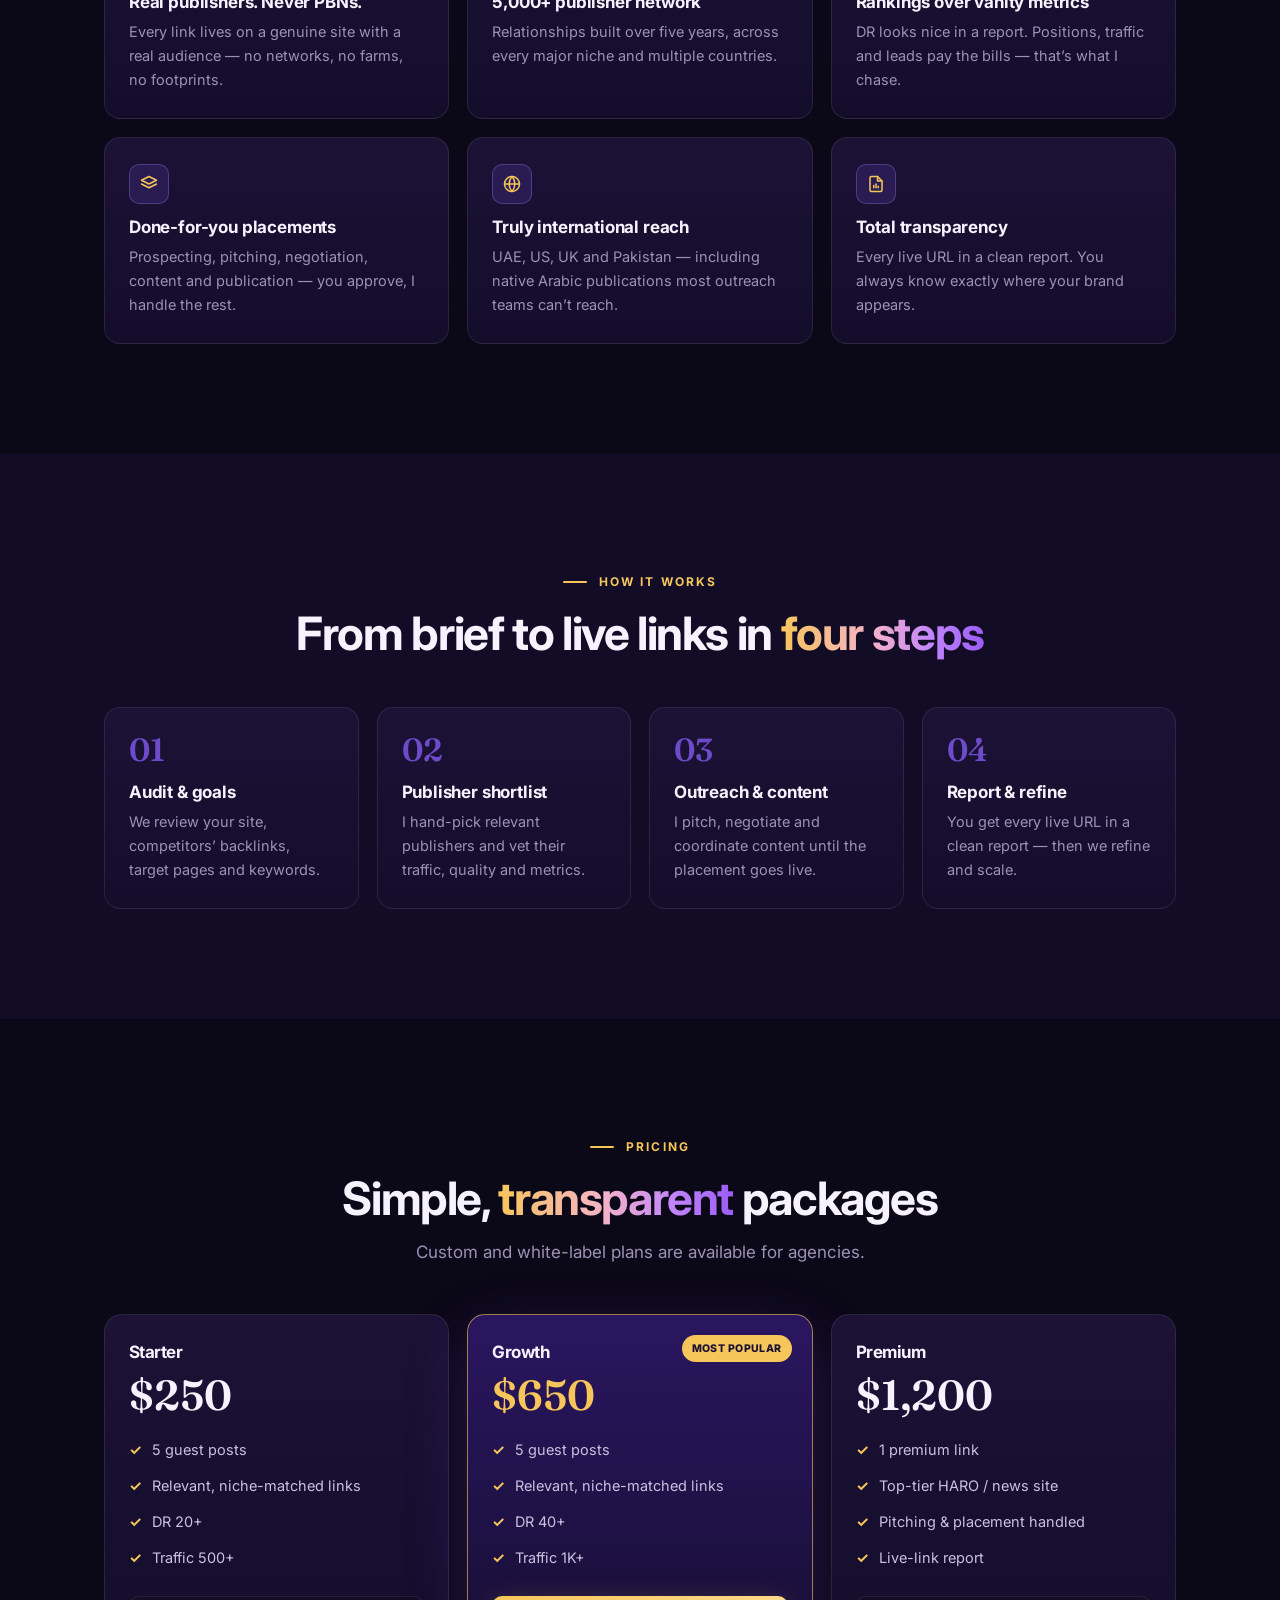
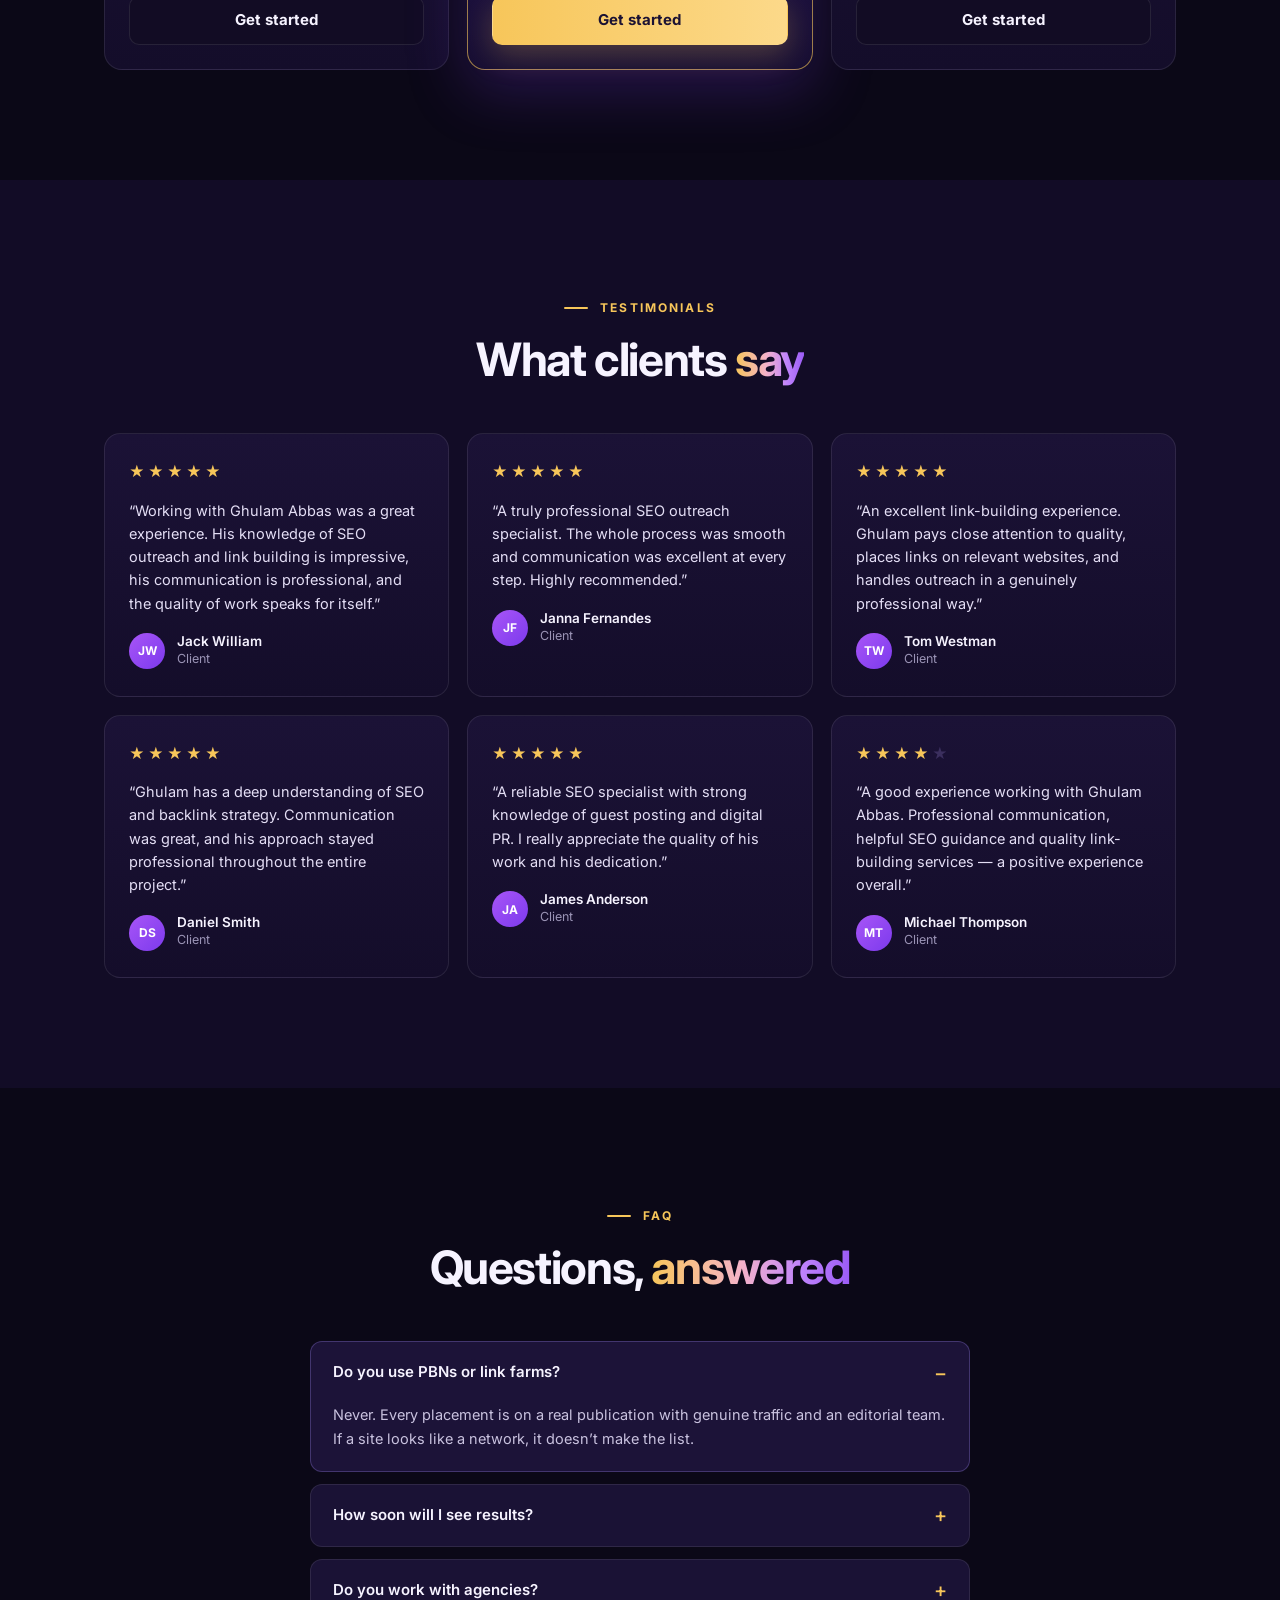
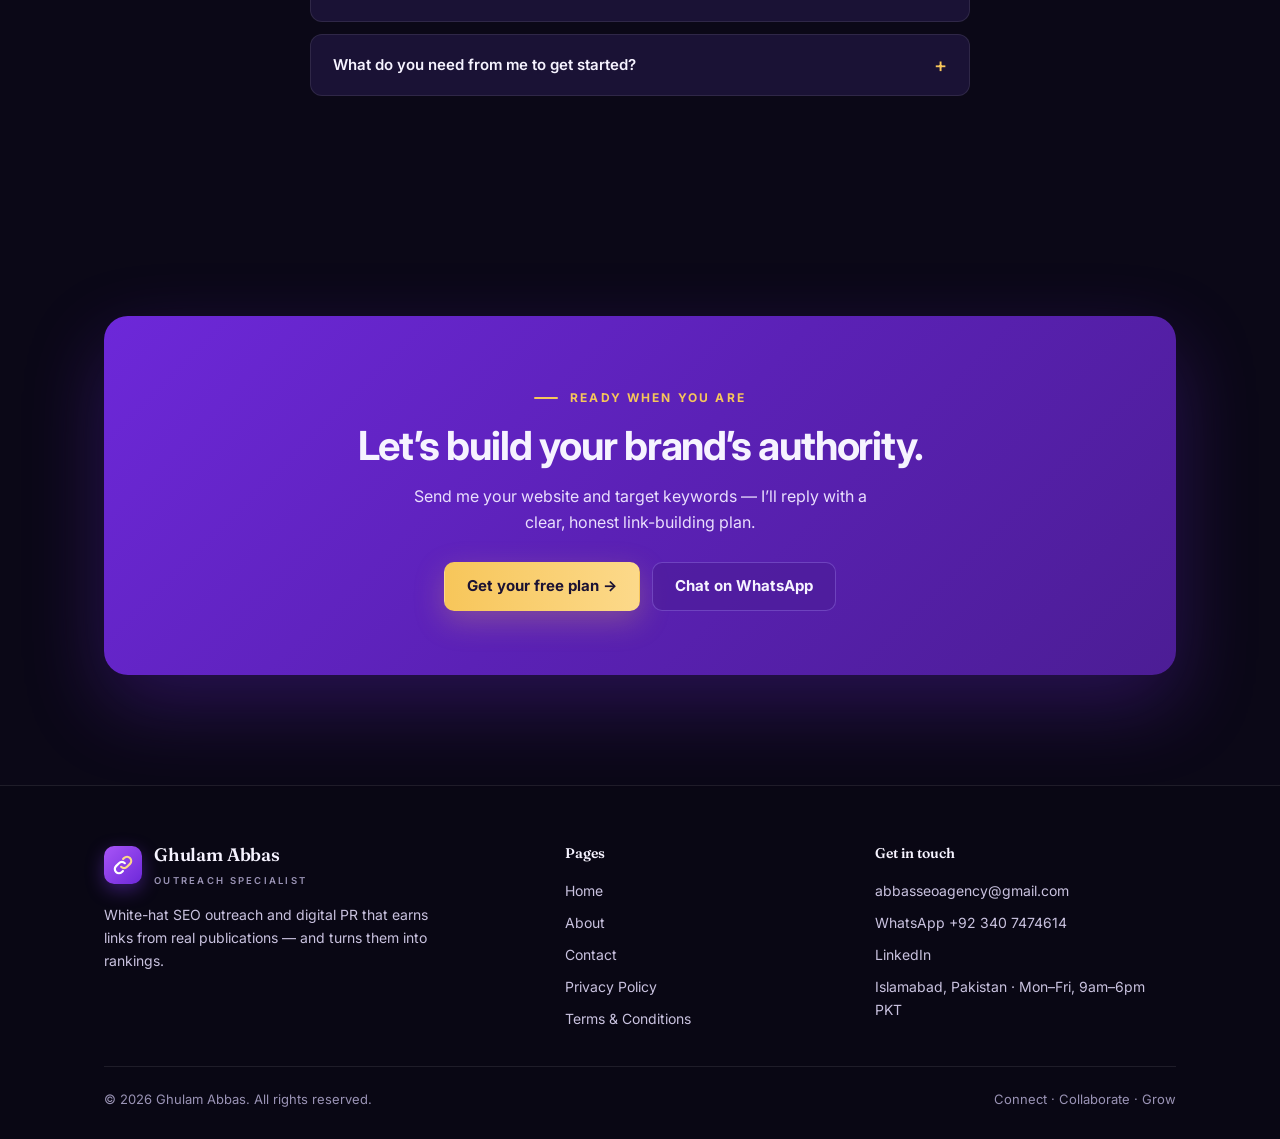
==== commit 57f143fa: "Dark theme redesign from website design PDF" ====
--- a/index.html
+++ b/index.html
@@ -4,196 +4,126 @@
 <meta charset="UTF-8">
 <meta name="viewport" content="width=device-width, initial-scale=1">
 <title>Ghulam Abbas | SEO Outreach &amp; Digital PR Specialist in Pakistan</title>
-<meta name="description" content="Ghulam Abbas helps brands earn authoritative, non-PBN backlinks from leading publications: guest posting, digital PR, HARO and SaaS link building. 5+ years, 500+ clients.">
+<meta name="description" content="Ghulam Abbas helps brands and agencies earn editorial, non-PBN backlinks from leading publications: guest posting, digital PR, HARO and SaaS link building. 5+ years, 500+ clients.">
 <link rel="canonical" href="https://ghulamabbas-seo.github.io/">
 <meta property="og:type" content="website">
 <meta property="og:site_name" content="Ghulam Abbas">
 <meta property="og:title" content="Ghulam Abbas | SEO Outreach &amp; Digital PR Specialist in Pakistan">
-<meta property="og:description" content="Ghulam Abbas helps brands earn authoritative, non-PBN backlinks from leading publications: guest posting, digital PR, HARO and SaaS link building. 5+ years, 500+ clients.">
+<meta property="og:description" content="Ghulam Abbas helps brands and agencies earn editorial, non-PBN backlinks from leading publications: guest posting, digital PR, HARO and SaaS link building. 5+ years, 500+ clients.">
 <meta property="og:url" content="https://ghulamabbas-seo.github.io/">
 <meta property="og:image" content="https://ghulamabbas-seo.github.io/ghulam-abbas.jpg">
 <meta name="twitter:card" content="summary_large_image">
-<meta name="theme-color" content="#5b1fbf">
+<meta name="theme-color" content="#0b0817">
 <link rel="icon" href="favicon.svg" type="image/svg+xml">
 <link rel="preconnect" href="https://fonts.googleapis.com">
 <link rel="preconnect" href="https://fonts.gstatic.com" crossorigin>
-<link href="https://fonts.googleapis.com/css2?family=Bricolage+Grotesque:opsz,wght@12..96,700;12..96,800&family=Inter:wght@400;500;600;700&display=swap" rel="stylesheet">
+<link href="https://fonts.googleapis.com/css2?family=Fraunces:opsz,wght@9..144,600;9..144,700&family=Inter:wght@400;500;600;700;800&display=swap" rel="stylesheet">
 <link rel="stylesheet" href="style.css">
-<script type="application/ld+json">[{"@context": "https://schema.org", "@type": "Person", "name": "Ghulam Abbas", "jobTitle": "SEO Outreach & Digital PR Specialist", "url": "https://ghulamabbas-seo.github.io/", "image": "https://ghulamabbas-seo.github.io/ghulam-abbas.jpg", "email": "mailto:abbasseoagency@gmail.com", "telephone": "+923407474614", "address": {"@type": "PostalAddress", "streetAddress": "Gulberg Green Executive Block", "addressLocality": "Islamabad", "addressCountry": "PK"}, "sameAs": ["https://www.linkedin.com/in/gulaam-abbas/"], "knowsAbout": ["SEO Outreach", "Link Building", "Guest Posting", "Digital PR", "HARO", "SaaS Link Building", "On-Page SEO"]}, {"@context": "https://schema.org", "@type": "FAQPage", "mainEntity": [{"@type": "Question", "name": "Do you use PBNs?", "acceptedAnswer": {"@type": "Answer", "text": "No. I focus on real publishers with genuine audiences, not private blog networks or link farms."}}, {"@type": "Question", "name": "How long until I see results?", "acceptedAnswer": {"@type": "Answer", "text": "It varies with competition and your site’s starting point. Links are one ranking factor, so I don’t promise guaranteed rankings, but I do track and report progress."}}, {"@type": "Question", "name": "What do you need from me?", "acceptedAnswer": {"@type": "Answer", "text": "Your website, target pages and keywords, preferred niches or publications, and your budget range."}}]}]</script>
+<script type="application/ld+json">[{"@context": "https://schema.org", "@type": "Person", "name": "Ghulam Abbas", "jobTitle": "SEO Outreach & Digital PR Specialist", "url": "https://ghulamabbas-seo.github.io/", "image": "https://ghulamabbas-seo.github.io/ghulam-abbas.jpg", "email": "mailto:abbasseoagency@gmail.com", "telephone": "+923407474614", "address": {"@type": "PostalAddress", "streetAddress": "Gulberg Green Executive Block", "addressLocality": "Islamabad", "addressCountry": "PK"}, "sameAs": ["https://www.linkedin.com/in/gulaam-abbas/"], "knowsAbout": ["SEO Outreach", "Link Building", "Guest Posting", "Digital PR", "HARO", "SaaS Link Building", "On-Page SEO"]}, {"@context": "https://schema.org", "@type": "FAQPage", "mainEntity": [{"@type": "Question", "name": "Do you use PBNs or link farms?", "acceptedAnswer": {"@type": "Answer", "text": "Never. Every placement is on a real publication with genuine traffic and an editorial team. If a site looks like a network, it doesn’t make the list."}}, {"@type": "Question", "name": "How soon will I see results?", "acceptedAnswer": {"@type": "Answer", "text": "It depends on competition and where your site starts. Most placements go live within a few weeks, and ranking movement usually follows over the next one to three months. I track and report progress, but I don’t promise guaranteed rankings."}}, {"@type": "Question", "name": "Do you work with agencies?", "acceptedAnswer": {"@type": "Answer", "text": "Yes. Custom and white-label plans are available, agencies can resell my services under their own brand, and your client details stay confidential."}}, {"@type": "Question", "name": "What do you need from me to get started?", "acceptedAnswer": {"@type": "Answer", "text": "Your website, target pages and keywords, preferred niches or publications, and your budget range. That’s enough for me to send back a clear link-building plan."}}]}]</script>
 </head>
 <body>
 <header class="site-head" id="top">
   <div class="wrap nav">
-    <a class="brand" href="index.html" aria-label="Ghulam Abbas home"><span class="brand-mark"><svg width="22" height="22" viewBox="0 0 24 24" fill="none" stroke="#fcd66b" stroke-width="2.4" stroke-linecap="round"><path d="M10 14a4.5 4.5 0 0 0 6.4 0l3.2-3.2a4.5 4.5 0 0 0-6.4-6.4l-1.1 1.1"/><path d="M14 10a4.5 4.5 0 0 0-6.4 0l-3.2 3.2a4.5 4.5 0 0 0 6.4 6.4l1.1-1.1" stroke="#fff"/></svg></span><span><span class="brand-name">Ghulam <span>Abbas</span></span><small>OUTREACH SPECIALIST</small></span></a>
+    <a class="brand" href="index.html" aria-label="Ghulam Abbas home"><span class="brand-mark"><svg width="22" height="22" viewBox="0 0 24 24" fill="none" stroke-width="2.4" stroke-linecap="round" aria-hidden="true"><path d="M10 14a4.5 4.5 0 0 0 6.4 0l3.2-3.2a4.5 4.5 0 0 0-6.4-6.4l-1.1 1.1" stroke="#fcd98a"/><path d="M14 10a4.5 4.5 0 0 0-6.4 0l-3.2 3.2a4.5 4.5 0 0 0 6.4 6.4l1.1-1.1" stroke="#fff"/></svg></span><span><span class="brand-name">Ghulam Abbas</span><small>OUTREACH SPECIALIST</small></span></a>
     <button class="burger" aria-label="Open menu" aria-expanded="false"><svg width="22" height="22" viewBox="0 0 24 24" fill="none" stroke="currentColor" stroke-width="2"><path d="M4 7h16M4 12h16M4 17h16"/></svg></button>
-    <nav class="menu" aria-label="Main"><a href="#top" class="active" aria-current="page">Home</a><a href="about.html">About</a><a href="#services">Services</a><a href="#case-study">Case Study</a><a href="#placements">Placements</a><a href="#packages">Packages</a><a href="contact.html">Contact</a><a class="btn btn-p" href="contact.html">Get in Touch</a></nav>
+    <nav class="menu" aria-label="Main"><a href="index.html" class="active" aria-current="page">Home</a><a href="about.html">About</a><a href="index.html#services">Services</a><a href="index.html#pricing">Pricing</a><a href="contact.html">Contact</a><a class="btn btn-y" href="contact.html">Let’s Talk</a></nav>
   </div>
 </header>
 <main>
 <section class="hero">
-  <div class="wrap hero-grid">
-    <div>
-      <div class="kicker" style="color:var(--yellow)">SEO Outreach &amp; Digital PR Specialist</div>
-      <h1>Ghulam Abbas</h1>
-      <p class="lead">I help brands earn authoritative, non-PBN backlinks from leading publications and turn them into rankings, traffic, and leads.</p>
-      <div class="chips"><span>HARO Link Building</span><span>Guest Posting</span><span>Digital PR</span><span>Publisher Outreach</span></div>
-      <div class="cta"><a class="btn btn-y" href="contact.html">Get in Touch</a><a class="btn btn-o" href="#case-study">View Case Study</a></div>
+  <div class="wrap">
+    <div class="hero-grid">
+      <div>
+        <div class="kicker">SEO Outreach &amp; Digital PR Specialist</div>
+        <h1>Backlinks that build <span class="grad">real authority.</span></h1>
+        <p class="lead">I’m Ghulam Abbas. I help brands and agencies earn editorial, non-PBN links from leading publications — and turn them into rankings, traffic and leads.</p>
+        <div class="chips"><span>HARO Link Building</span><span>Guest Posting</span><span>Digital PR</span><span>Publisher Outreach</span></div>
+        <div class="cta"><a class="btn btn-y" href="contact.html">Start a campaign →</a><a class="btn btn-d" href="#case-study">See the case study</a></div>
+      </div>
+      <div class="portrait">
+        <img src="ghulam-abbas.jpg" alt="Ghulam Abbas, SEO Outreach &amp; Digital PR Specialist" width="520" height="662" fetchpriority="high">
+        <div class="badge b1"><b>100%</b><span>White-hat</span></div>
+        <div class="badge b2"><b>#2 on Google</b><span>“Endolift in Dubai”</span></div>
+      </div>
     </div>
-    <div class="portrait">
-      <img src="ghulam-abbas.jpg" alt="Ghulam Abbas, SEO Outreach and Digital PR Specialist" width="520" height="650">
-      <div class="tag"><b>Non-PBN</b><span>White-hat link building</span></div>
-    </div>
+    <div class="stats reveal"><div><b>5+ yrs</b><span>In SEO outreach</span></div><div><b>500+</b><span>Clients &amp; agencies served</span></div><div><b>5,000+</b><span>Publishers in my network</span></div><div><b>11</b><span>Niches covered</span></div></div>
   </div>
 </section>
+<section class="logos"><div class="wrap"><p>PLACEMENTS SECURED ON</p><ul><li>Khaleej Times</li><li>Gulf News</li><li>USA Today</li><li>The Jerusalem Post</li><li>ProPakistani</li><li>Gigwise</li></ul></div></section>
 
-<div class="wrap stats">
-  <div class="stat"><b>5,000+</b><span>Publishers and sites in my network, across every niche</span></div>
-  <div class="stat"><b>500+</b><span>Clients served</span></div>
-  <div class="stat"><b>5+ Years</b><span>In SEO outreach and link building</span></div>
-  <div class="stat"><b>#2</b><span>Google Page 1 rank for “Endolift in Dubai”</span></div>
-</div>
-<div class="logos"><div class="wrap"><small>Placements secured on</small><b>Khaleej Times</b><b>Gulf News</b><b>USA Today</b><b>The Jerusalem Post</b><b>ProPakistani</b><b>Gigwise</b></div></div>
+<section class="band"><div class="wrap split">
+  <div class="reveal">
+    <div class="kicker">About me</div>
+    <h2>Strategic outreach.<br>Clean links. <span class="grad">Real rankings.</span></h2>
+    <p>For over five years I’ve worked on one thing: getting brands featured on websites that actually matter — and making those features move the needle in search.</p>
+    <p>Every campaign starts with research. I find the right publishers, check their quality and metrics, negotiate the placement, coordinate the content and secure a link that fits your goals. No shortcuts, no surprises.</p>
+    <a class="btn btn-d" href="about.html" style="margin-top:8px">More about me →</a>
+  </div>
+  <div class="panel reveal"><h3>What I’m best at</h3><ul class="ticks"><li>SEO Outreach &amp; SaaS Link Building</li><li>Guest Posting &amp; Sponsored Content</li><li>Digital PR &amp; HARO / Connectively</li><li>Publisher &amp; Media Relationships</li><li>Competitor Backlink Analysis</li><li>On-Page SEO &amp; Content Optimisation</li></ul></div>
+</div></section>
 
-<section class="band bg-lav" id="about">
-  <div class="wrap split">
-    <div>
-      <div class="kicker">About me</div>
-      <h2 class="title">Strategic outreach. Clean links. Real rankings.</h2>
-      <p>I’m an SEO Outreach Specialist with 5+ years of experience in link building, guest posting, digital PR, and publisher relationships. I help businesses and agencies grow their visibility, authority, and organic traffic through clean, strategic backlink acquisition.</p>
-      <p>I work with publishers and media platforms across international markets and every niche, from healthcare and business to technology, finance, and lifestyle. For each campaign, I find relevant publishers, check site quality and SEO metrics, negotiate placements, coordinate content, and secure links that fit your goals.</p>
-      <p style="margin-top:22px"><a class="btn btn-line" href="about.html">More about me</a></p>
+<section class="band alt" id="services"><div class="wrap">
+  <div class="head center"><div class="kicker">Services</div><h2 class="title">Everything you need to <span class="grad">earn authority</span></h2><p class="sub">Pick a single service or combine them into a monthly campaign built around your goals.</p></div>
+  <div class="grid3"><article class="card reveal"><span class="num">01</span><span class="ico"><svg viewBox="0 0 24 24" fill="none" stroke="currentColor" stroke-width="2" stroke-linecap="round" stroke-linejoin="round" aria-hidden="true"><path d="M22 2 11 13"/><path d="M22 2 15 22l-4-9-9-4z"/></svg></span><h3>Guest Posting</h3><p>Editorial articles on real, niche-relevant blogs — each carrying a natural, contextual link back to your pages.</p></article><article class="card reveal"><span class="num">02</span><span class="ico"><svg viewBox="0 0 24 24" fill="none" stroke="currentColor" stroke-width="2" stroke-linecap="round" stroke-linejoin="round" aria-hidden="true"><rect x="2" y="3" width="20" height="14" rx="2"/><path d="M8 21h8M12 17v4"/></svg></span><h3>SaaS Link Building</h3><p>Placements on trusted tech publications that lift your product, feature and comparison pages where it counts.</p></article><article class="card reveal"><span class="num">03</span><span class="ico"><svg viewBox="0 0 24 24" fill="none" stroke="currentColor" stroke-width="2" stroke-linecap="round" stroke-linejoin="round" aria-hidden="true"><path d="M3 11v2a1 1 0 0 0 1 1h2l5 4V6L6 10H4a1 1 0 0 0-1 1z"/><path d="M15.5 8.5a5 5 0 0 1 0 7"/></svg></span><h3>Digital PR &amp; HARO</h3><p>Expert-led pitches to journalists that land brand mentions and authority links on news and media sites.</p></article><article class="card reveal"><span class="num">04</span><span class="ico"><svg viewBox="0 0 24 24" fill="none" stroke="currentColor" stroke-width="2" stroke-linecap="round" stroke-linejoin="round" aria-hidden="true"><path d="M12 20h9"/><path d="M16.5 3.5a2.1 2.1 0 0 1 3 3L7 19l-4 1 1-4z"/></svg></span><h3>Sponsored Content</h3><p>Fully managed sponsored placements on vetted, brand-safe publishers with genuine readerships.</p></article><article class="card reveal"><span class="num">05</span><span class="ico"><svg viewBox="0 0 24 24" fill="none" stroke="currentColor" stroke-width="2" stroke-linecap="round" stroke-linejoin="round" aria-hidden="true"><path d="M10 13a5 5 0 0 0 7.5.5l3-3a5 5 0 0 0-7-7l-1.7 1.7"/><path d="M14 11a5 5 0 0 0-7.5-.5l-3 3a5 5 0 0 0 7 7l1.7-1.7"/></svg></span><h3>Publisher Outreach</h3><p>Want a specific site? I go after the exact publications you name — and negotiate the placement for you.</p></article><article class="card reveal"><span class="num">06</span><span class="ico"><svg viewBox="0 0 24 24" fill="none" stroke="currentColor" stroke-width="2" stroke-linecap="round" stroke-linejoin="round" aria-hidden="true"><path d="M14.7 6.3a1 1 0 0 0 0 1.4l1.6 1.6a1 1 0 0 0 1.4 0l3.8-3.8a6 6 0 0 1-7.9 7.9l-6.9 6.9a2.1 2.1 0 0 1-3-3l6.9-6.9a6 6 0 0 1 7.9-7.9z"/></svg></span><h3>On-Page SEO</h3><p>Keyword targeting, internal links and content structure, so every new backlink lands on a page ready to rank.</p></article></div>
+  <div class="tags"><span>Healthcare &amp; Aesthetics</span><span>Technology &amp; SaaS</span><span>Business</span><span>Finance</span><span>Fashion</span><span>Lifestyle</span><span>Travel</span><span>Real Estate</span><span>Education</span><span>News &amp; General</span><span>Arabic Markets</span></div>
+</div></section>
+
+<section class="band" id="case-study"><div class="wrap">
+  <div class="case reveal">
+    <span class="big" aria-hidden="true">#2</span>
+    <div class="kicker">Featured case study · Medical niche · Dubai</div>
+    <h2>From competitive keyword to <span class="grad">#2 on Page 1</span></h2>
+    <p class="sub">Many SEOs chase Domain Rating. What drives business is rankings, targeted traffic and conversions. Here’s how one premium Digital PR placement got a clinic there.</p>
+    <div class="case-grid">
+      <div><h4>The challenge</h4><p>Rank for “Endolift in Dubai” — a high-value, commercially competitive treatment keyword in the premium UAE healthcare market.</p></div>
+      <div><h4>The strategy</h4><p>Skip the PBNs and spammy directories. Secure a contextual placement on Khaleej Times — one of the UAE’s biggest news publications — with clean, optimised anchor text.</p></div>
+      <div class="res"><h4>The result</h4><b>#2</b><p>Organic position on Page 1 of Google — a ranking foundation built entirely on clean links.</p></div>
     </div>
-    <div class="panel reveal">
-      <h3>Core expertise</h3>
-      <ul class="checks"><li>SEO Outreach &amp; SaaS Link Building</li><li>Guest Posting &amp; Sponsored Content</li><li>Digital PR &amp; HARO / Connectively</li><li>Publisher &amp; Media Outreach</li><li>Competitor Backlink Analysis</li><li>On-Page SEO &amp; Content Optimization</li></ul>
-    </div>
+    <a class="btn btn-y" href="https://lnkd.in/p/dANz3D3U" target="_blank" rel="noopener">Read the full case study ↗</a>
   </div>
-</section>
+</div></section>
 
-<section class="band" id="services">
-  <div class="wrap">
-    <div class="center"><div class="kicker">Services</div><h2 class="title">What I Do</h2></div>
-    <div class="grid3" style="margin-top:36px">
-      <article class="card reveal"><div class="num">01</div><h3>SEO Outreach</h3><p>Targeted outreach to relevant publishers and media platforms to earn authoritative backlinks.</p></article><article class="card reveal"><div class="num">02</div><h3>SaaS Link Building</h3><p>Clean, non-PBN link acquisition built around the growth goals of SaaS brands.</p></article><article class="card reveal"><div class="num">03</div><h3>Guest Posting &amp; Sponsored Content</h3><p>The full placement process: outreach, negotiation, content coordination, and publication.</p></article><article class="card reveal"><div class="num">04</div><h3>Digital PR &amp; HARO</h3><p>PR placements and brand mentions that build exposure and contextually relevant links.</p></article><article class="card reveal"><div class="num">05</div><h3>Publisher Relationships</h3><p>Long-term relationships with publishers and media partners, plus custom outreach to the exact sites you want.</p></article><article class="card reveal"><div class="num">06</div><h3>On-Page SEO</h3><p>Keyword optimization, internal linking, content structure, and search-intent alignment.</p></article>
-    </div>
-  </div>
-</section>
+<section class="band alt" id="placements"><div class="wrap">
+  <div class="head center"><div class="kicker">Selected placements</div><h2 class="title">Featured on <span class="grad">publications people trust</span></h2><p class="sub">A few placements secured for clients. Click any title to read the live article.</p></div>
+  <div class="grid3"><a class="card pl reveal" href="https://www.khaleejtimes.com/lifestyle/health/where-to-get-mounjaro-in-dubai" target="_blank" rel="noopener"><small>Khaleej Times</small><strong>Where to get Mounjaro in Dubai</strong></a><a class="card pl reveal" href="https://gulfnews.com/business/corporate-news/enfield-royal-clinic-dubai-achieves-major-milestone-of-serving-500-international-patients-1.500541864" target="_blank" rel="noopener"><small>Gulf News</small><strong>Enfield Royal Clinic serves 500 international patients</strong></a><a class="card pl reveal" href="https://www.usatoday.com/press-release/story/26745/enfield-royal-clinic-expands-physician-led-aesthetic-model-across-florida-and-texas/" target="_blank" rel="noopener"><small>USA Today</small><strong>Enfield Royal Clinic expands across Florida and Texas</strong></a><a class="card pl reveal" href="https://www.jpost.com/health-and-wellness/article-902590" target="_blank" rel="noopener"><small>The Jerusalem Post</small><strong>Hair transplant clinics in Dubai</strong></a><a class="card pl reveal" href="https://resident.com/resource-guide/2026/03/08/best-botox-clinic-in-abu-dhabi-how-to-choose-safely" target="_blank" rel="noopener"><small>Resident</small><strong>Best Botox clinic in Abu Dhabi</strong></a><a class="card pl reveal" href="https://propakistani.pk/2026/05/12/rhinoplasty-in-islamabad-cost-recovery-results/" target="_blank" rel="noopener"><small>ProPakistani</small><strong>Rhinoplasty in Islamabad: cost, recovery &amp; results</strong></a><a class="card pl reveal" href="https://pakweb.net/health/rhinoplasty-in-islamabad/" target="_blank" rel="noopener"><small>PakWeb</small><strong>Rhinoplasty in Islamabad</strong></a><a class="card pl reveal" href="https://worldhealth.net/news/is-mounjaro-effective-for-weight-loss/" target="_blank" rel="noopener"><small>World Health</small><strong>Is Mounjaro effective for weight loss?</strong></a><a class="card pl reveal" href="https://www.gigwise.com/why-is-ozempic-injection-used-for/" target="_blank" rel="noopener"><small>Gigwise</small><strong>Why is Ozempic injection used for?</strong></a></div>
+</div></section>
 
-<section class="band bg-purple" id="case-study">
-  <div class="wrap">
-    <div class="case-head">
-      <div class="kicker">Featured case study · Medical niche · Dubai, UAE</div>
-      <h2 class="title">Ranking #2 on Page 1 for “Endolift in Dubai”</h2>
-      <p>Many SEOs chase vanity metrics like Domain Rating. What drives business is rankings, targeted traffic and conversions. Here is how premium Digital PR helped a client reach the top of Google.</p>
-    </div>
-    <div class="case-cols">
-      <div class="case-box reveal"><h3>The Challenge</h3><p>Ranking for high-intent, commercially competitive keywords in the premium UAE healthcare market, specifically the high-value treatment keyword “Endolift in Dubai”.</p></div>
-      <div class="case-box reveal"><h3>The Strategy</h3><p>Instead of risking penalties with PBNs or spammy directories, I secured a contextual placement on Khaleej Times, one of the UAE’s biggest news publications.</p>
-        <ul><li>Clean, optimized anchor text around “Endolift in Dubai”</li><li>Enfield Royal Clinic positioned as a top recommended choice</li><li>Authority and local relevance from a trusted news source</li></ul></div>
-      <div class="case-box result reveal"><h3>The Result</h3><div class="big">#2</div><p style="margin-top:8px">organic position on Page 1 of Google for the competitive keyword “Endolift in Dubai”.</p><p style="margin-top:10px">A strong ranking foundation built on clean links.</p></div>
-    </div>
-    <div class="proof">
-      <figure><img src="endolift-google-ranking.jpg" alt="Google search results for Endolift in Dubai showing Enfield Royal Clinic ranking on page 1" width="786" height="554"><figcaption>Live Google search results showing the ranking</figcaption></figure>
-      <div><p>Beyond Khaleej Times, I run outreach campaigns on major media such as Gulf News, USA Today, TechRadar and more, through publisher relationships and Digital PR / Connectively (HARO) outreach.</p>
-        <a class="btn btn-y" href="https://lnkd.in/p/dANz3D3U" target="_blank" rel="noopener">Read the Full Case Study on LinkedIn ↗</a></div>
-    </div>
-  </div>
-</section>
+<section class="band"><div class="wrap">
+  <div class="head center"><div class="kicker">Why work with me</div><h2 class="title">Links you can be <span class="grad">proud of</span></h2></div>
+  <div class="grid3"><article class="card reveal"><span class="ico"><svg viewBox="0 0 24 24" fill="none" stroke="currentColor" stroke-width="2" stroke-linecap="round" stroke-linejoin="round" aria-hidden="true"><path d="M12 22s8-4 8-10V5l-8-3-8 3v7c0 6 8 10 8 10z"/><path d="m9 12 2 2 4-4"/></svg></span><h3>Real publishers. Never PBNs.</h3><p>Every link lives on a genuine site with a real audience — no networks, no farms, no footprints.</p></article><article class="card reveal"><span class="ico"><svg viewBox="0 0 24 24" fill="none" stroke="currentColor" stroke-width="2" stroke-linecap="round" stroke-linejoin="round" aria-hidden="true"><circle cx="12" cy="5" r="2.5"/><circle cx="5" cy="18" r="2.5"/><circle cx="19" cy="18" r="2.5"/><path d="m10.7 7.2-4.4 8.6M13.3 7.2l4.4 8.6M7.5 18h9"/></svg></span><h3>5,000+ publisher network</h3><p>Relationships built over five years, across every major niche and multiple countries.</p></article><article class="card reveal"><span class="ico"><svg viewBox="0 0 24 24" fill="none" stroke="currentColor" stroke-width="2" stroke-linecap="round" stroke-linejoin="round" aria-hidden="true"><path d="m22 7-8.5 8.5-5-5L2 17"/><path d="M16 7h6v6"/></svg></span><h3>Rankings over vanity metrics</h3><p>DR looks nice in a report. Positions, traffic and leads pay the bills — that’s what I chase.</p></article><article class="card reveal"><span class="ico"><svg viewBox="0 0 24 24" fill="none" stroke="currentColor" stroke-width="2" stroke-linecap="round" stroke-linejoin="round" aria-hidden="true"><path d="m12 2 10 5-10 5L2 7z"/><path d="m2 12 10 5 10-5"/></svg></span><h3>Done-for-you placements</h3><p>Prospecting, pitching, negotiation, content and publication — you approve, I handle the rest.</p></article><article class="card reveal"><span class="ico"><svg viewBox="0 0 24 24" fill="none" stroke="currentColor" stroke-width="2" stroke-linecap="round" stroke-linejoin="round" aria-hidden="true"><circle cx="12" cy="12" r="10"/><path d="M2 12h20M12 2a15 15 0 0 1 0 20M12 2a15 15 0 0 0 0 20"/></svg></span><h3>Truly international reach</h3><p>UAE, US, UK and Pakistan — including native Arabic publications most outreach teams can’t reach.</p></article><article class="card reveal"><span class="ico"><svg viewBox="0 0 24 24" fill="none" stroke="currentColor" stroke-width="2" stroke-linecap="round" stroke-linejoin="round" aria-hidden="true"><path d="M14 2H6a2 2 0 0 0-2 2v16a2 2 0 0 0 2 2h12a2 2 0 0 0 2-2V8z"/><path d="M14 2v6h6M9 17v-3M12 17v-5M15 17v-2"/></svg></span><h3>Total transparency</h3><p>Every live URL in a clean report. You always know exactly where your brand appears.</p></article></div>
+</div></section>
 
-<section class="band bg-lav" id="placements">
-  <div class="wrap">
-    <div class="center"><div class="kicker">Selected placements</div><h2 class="title">Featured on leading publications</h2><p class="sub">A selection of placements secured for clients. Click any title to read the article.</p></div>
-    <div class="grid4" style="margin-top:36px">
-      <a class="pl reveal" href="https://www.khaleejtimes.com/lifestyle/health/where-to-get-mounjaro-in-dubai" target="_blank" rel="noopener"><small>Khaleej Times</small><b>Where to get Mounjaro in Dubai</b></a><a class="pl reveal" href="https://gulfnews.com/business/corporate-news/enfield-royal-clinic-dubai-achieves-major-milestone-of-serving-500-international-patients-1.500541864" target="_blank" rel="noopener"><small>Gulf News</small><b>Enfield Royal Clinic Dubai achieves major milestone of serving 500 international patients</b></a><a class="pl reveal" href="https://www.usatoday.com/press-release/story/26745/enfield-royal-clinic-expands-physician-led-aesthetic-model-across-florida-and-texas/" target="_blank" rel="noopener"><small>USA Today</small><b>Enfield Royal Clinic expands physician-led aesthetic model across Florida and Texas</b></a><a class="pl reveal" href="https://www.jpost.com/health-and-wellness/article-902590" target="_blank" rel="noopener"><small>The Jerusalem Post</small><b>Hair transplant clinics in Dubai</b></a><a class="pl reveal" href="https://resident.com/resource-guide/2026/03/08/best-botox-clinic-in-abu-dhabi-how-to-choose-safely" target="_blank" rel="noopener"><small>Resident</small><b>Best Botox clinic in Abu Dhabi: how to choose safely</b></a><a class="pl reveal" href="https://propakistani.pk/2026/05/12/rhinoplasty-in-islamabad-cost-recovery-results/" target="_blank" rel="noopener"><small>ProPakistani</small><b>Rhinoplasty in Islamabad: cost, recovery and results</b></a><a class="pl reveal" href="https://pakweb.net/health/rhinoplasty-in-islamabad/" target="_blank" rel="noopener"><small>PakWeb</small><b>Rhinoplasty in Islamabad</b></a><a class="pl reveal" href="https://worldhealth.net/news/is-mounjaro-effective-for-weight-loss/" target="_blank" rel="noopener"><small>World Health</small><b>Is Mounjaro effective for weight loss?</b></a><a class="pl reveal" href="https://www.gigwise.com/why-is-ozempic-injection-used-for/" target="_blank" rel="noopener"><small>Gigwise</small><b>Why is Ozempic injection used for?</b></a><a class="pl reveal" href="https://emiratenewsday.com/health/%d8%aa%d8%a3%d9%84%d9%82%d9%8a-%d8%a8%d8%ab%d9%82%d8%a9-%d8%a8%d8%a7%d8%b3%d8%aa%d8%ae%d8%af%d8%a7%d9%85-%d8%ad%d9%82%d9%86-%d8%a7%d9%84%d8%a8%d9%88%d8%aa%d9%88%d9%83%d8%b3-%d9%81%d9%8a-%d8%af%d8%a8/" target="_blank" rel="noopener"><small>Emirate News Day</small><b>Botox injections in Dubai (Arabic)</b></a><a class="pl reveal" href="https://saudiwadi.com/%D8%AC%D8%AF%D8%AF%D9%8A-%D8%A8%D8%B4%D8%B1%D8%AA%D9%83%D9%90-%D9%85%D8%B9-%D8%B9%D9%84%D8%A7%D8%AC-%D9%87%D9%8A%D8%AF%D8%B1%D8%A7-%D9%81%D9%8A%D8%B4%D8%A7%D9%84-%D9%81%D9%8A-%D8%A7%D9%84%D8%B1%D9%8A/" target="_blank" rel="noopener"><small>Saudi Wadi</small><b>Hydrafacial treatment feature (Arabic)</b></a>
-    </div>
-  </div>
-</section>
+<section class="band alt" id="process"><div class="wrap">
+  <div class="head center"><div class="kicker">How it works</div><h2 class="title">From brief to live links in <span class="grad">four steps</span></h2></div>
+  <div class="grid4"><article class="card step reveal"><span class="n">01</span><h3>Audit &amp; goals</h3><p>We review your site, competitors’ backlinks, target pages and keywords.</p></article><article class="card step reveal"><span class="n">02</span><h3>Publisher shortlist</h3><p>I hand-pick relevant publishers and vet their traffic, quality and metrics.</p></article><article class="card step reveal"><span class="n">03</span><h3>Outreach &amp; content</h3><p>I pitch, negotiate and coordinate content until the placement goes live.</p></article><article class="card step reveal"><span class="n">04</span><h3>Report &amp; refine</h3><p>You get every live URL in a clean report — then we refine and scale.</p></article></div>
+</div></section>
 
-<section class="band" id="why">
-  <div class="wrap">
-    <div class="center"><div class="kicker">Why work with me</div><h2 class="title">Links you can be proud of</h2></div>
-    <div class="grid3" style="margin-top:36px">
-      <div class="card reveal"><div class="icon"><svg width="20" height="20" viewBox="0 0 24 24" fill="none" stroke="currentColor" stroke-width="2" stroke-linecap="round" stroke-linejoin="round"><path d="M5 13l4 4L19 7"/></svg></div><h3>Real publishers, never PBNs</h3><p>Every link comes from a genuine site with a real audience.</p></div><div class="card reveal"><div class="icon"><svg width="20" height="20" viewBox="0 0 24 24" fill="none" stroke="currentColor" stroke-width="2" stroke-linecap="round" stroke-linejoin="round"><path d="M12 3a9 9 0 1 0 0 18 9 9 0 0 0 0-18zM3 12h18M12 3c3 3.5 3 14.5 0 18M12 3c-3 3.5-3 14.5 0 18"/></svg></div><h3>5,000+ publisher network</h3><p>Relationships across every niche and multiple countries.</p></div><div class="card reveal"><div class="icon"><svg width="20" height="20" viewBox="0 0 24 24" fill="none" stroke="currentColor" stroke-width="2" stroke-linecap="round" stroke-linejoin="round"><path d="M4 19h16M7 15l4-4 3 3 5-6"/></svg></div><h3>Results over vanity metrics</h3><p>Focused on rankings, targeted traffic and leads, not just DR.</p></div><div class="card reveal"><div class="icon"><svg width="20" height="20" viewBox="0 0 24 24" fill="none" stroke="currentColor" stroke-width="2" stroke-linecap="round" stroke-linejoin="round"><path d="M4 6h16v12H4zM4 7l8 6 8-6"/></svg></div><h3>Full-service placements</h3><p>Outreach, negotiation, content coordination and publication.</p></div><div class="card reveal"><div class="icon"><svg width="20" height="20" viewBox="0 0 24 24" fill="none" stroke="currentColor" stroke-width="2" stroke-linecap="round" stroke-linejoin="round"><path d="M12 21s-7-6.5-7-12a7 7 0 0 1 14 0c0 5.5-7 12-7 12zM12 11a2 2 0 1 0 0-4 2 2 0 0 0 0 4z"/></svg></div><h3>Multi-market reach</h3><p>UAE, US, UK and Pakistan, including Arabic publications.</p></div><div class="card reveal"><div class="icon"><svg width="20" height="20" viewBox="0 0 24 24" fill="none" stroke="currentColor" stroke-width="2" stroke-linecap="round" stroke-linejoin="round"><path d="M6 3h9l4 4v14H6zM9 12h7M9 16h7"/></svg></div><h3>Clear reporting</h3><p>Live links and progress tracking for every campaign.</p></div>
-    </div>
-  </div>
-</section>
+<section class="band" id="pricing"><div class="wrap">
+  <div class="head center"><div class="kicker">Pricing</div><h2 class="title">Simple, <span class="grad">transparent</span> packages</h2><p class="sub">Custom and white-label plans are available for agencies.</p></div>
+  <div class="plans"><article class="plan reveal"><h3>Starter</h3><div class="price">$250</div><ul><li>5 guest posts</li><li>Relevant, niche-matched links</li><li>DR 20+</li><li>Traffic 500+</li></ul><a class="btn btn-d" href="contact.html">Get started</a></article><article class="plan reveal pop"><span class="pop-tag">MOST POPULAR</span><h3>Growth</h3><div class="price">$650</div><ul><li>5 guest posts</li><li>Relevant, niche-matched links</li><li>DR 40+</li><li>Traffic 1K+</li></ul><a class="btn btn-y" href="contact.html">Get started</a></article><article class="plan reveal"><h3>Premium</h3><div class="price">$1,200</div><ul><li>1 premium link</li><li>Top-tier HARO / news site</li><li>Pitching &amp; placement handled</li><li>Live-link report</li></ul><a class="btn btn-d" href="contact.html">Get started</a></article></div>
+</div></section>
 
-<section class="band bg-lav" id="experience">
-  <div class="wrap">
-    <div class="kicker">Experience</div><h2 class="title">Where I’ve worked</h2>
-    <div class="grid3" style="margin-top:32px">
-      <article class="card job reveal"><h3>SEO Outreach Specialist</h3><div class="meta">Link Building Services, US · Aug 2026 – Present</div><p>SEO outreach and link building for a US link building agency serving brands and agencies.</p></article><article class="card job reveal"><h3>SEO Specialist</h3><div class="meta">SEO Agency London · Oct 2025 – Present</div><p>Keyword research, on-page and technical optimization, link building, outreach, and guest posting focused on measurable, sustainable growth.</p></article><article class="card job reveal"><h3>Founder</h3><div class="meta">Market Business Magazine · Sep 2025 – Present</div><p>A multi-niche digital publication covering business, technology, health, finance, lifestyle, and marketing, with SEO-optimized content, guest posting, and digital PR for brands.</p></article><article class="card job reveal"><h3>SEO Outreach Specialist</h3><div class="meta">Enfield Royal Clinics, Dubai · Feb 2025 – Oct 2026</div><p>Link building and guest posting to improve search rankings, drive traffic, and build online authority.</p></article><article class="card job reveal"><h3>SEO Specialist</h3><div class="meta">Bright Ideas Communications, Dubai · Feb 2025 – Present</div><p>Search engine optimization for agency and client campaigns.</p></article><article class="card job reveal"><h3>Senior Marketing Manager</h3><div class="meta">Zaji Digital Agency · Jul 2021 – Sep 2025</div><p>Digital marketing leadership at a skilled agency team in Punjab, Pakistan.</p></article>
-    </div>
-  </div>
-</section>
+<section class="band alt"><div class="wrap">
+  <div class="head center"><div class="kicker">Testimonials</div><h2 class="title">What clients <span class="grad">say</span></h2></div>
+  <div class="grid3"><figure class="card quote reveal"><div class="stars" aria-label="5 out of 5 stars">★★★★★</div><blockquote>“Working with Ghulam Abbas was a great experience. His knowledge of SEO outreach and link building is impressive, his communication is professional, and the quality of work speaks for itself.”</blockquote><figcaption class="who"><span class="av">JW</span><span><b>Jack William</b><span>Client</span></span></figcaption></figure><figure class="card quote reveal"><div class="stars" aria-label="5 out of 5 stars">★★★★★</div><blockquote>“A truly professional SEO outreach specialist. The whole process was smooth and communication was excellent at every step. Highly recommended.”</blockquote><figcaption class="who"><span class="av">JF</span><span><b>Janna Fernandes</b><span>Client</span></span></figcaption></figure><figure class="card quote reveal"><div class="stars" aria-label="5 out of 5 stars">★★★★★</div><blockquote>“An excellent link-building experience. Ghulam pays close attention to quality, places links on relevant websites, and handles outreach in a genuinely professional way.”</blockquote><figcaption class="who"><span class="av">TW</span><span><b>Tom Westman</b><span>Client</span></span></figcaption></figure><figure class="card quote reveal"><div class="stars" aria-label="5 out of 5 stars">★★★★★</div><blockquote>“Ghulam has a deep understanding of SEO and backlink strategy. Communication was great, and his approach stayed professional throughout the entire project.”</blockquote><figcaption class="who"><span class="av">DS</span><span><b>Daniel Smith</b><span>Client</span></span></figcaption></figure><figure class="card quote reveal"><div class="stars" aria-label="5 out of 5 stars">★★★★★</div><blockquote>“A reliable SEO specialist with strong knowledge of guest posting and digital PR. I really appreciate the quality of his work and his dedication.”</blockquote><figcaption class="who"><span class="av">JA</span><span><b>James Anderson</b><span>Client</span></span></figcaption></figure><figure class="card quote reveal"><div class="stars" aria-label="4 out of 5 stars">★★★★<i>★</i></div><blockquote>“A good experience working with Ghulam Abbas. Professional communication, helpful SEO guidance and quality link-building services — a positive experience overall.”</blockquote><figcaption class="who"><span class="av">MT</span><span><b>Michael Thompson</b><span>Client</span></span></figcaption></figure></div>
+</div></section>
 
-<section class="band" id="process">
-  <div class="wrap">
-    <div class="center"><div class="kicker">How I work</div><h2 class="title">A simple 4-step process</h2></div>
-    <div class="grid4" style="margin-top:36px">
-      <div class="card step reveal"><span class="n">01</span><h3>Audit &amp; goals</h3><p>We review your site, your competitors’ backlinks, target pages, and keywords.</p></div><div class="card step reveal"><span class="n">02</span><h3>Publisher shortlist</h3><p>I shortlist relevant publishers and check their traffic, quality, and SEO metrics.</p></div><div class="card step reveal"><span class="n">03</span><h3>Outreach &amp; content</h3><p>I pitch, negotiate, and coordinate content until the placement goes live.</p></div><div class="card step reveal"><span class="n">04</span><h3>Report &amp; refine</h3><p>You get live links and clear reporting, then we adjust based on results.</p></div>
-    </div>
-  </div>
-</section>
-
-<section class="band bg-lav" id="packages">
-  <div class="wrap">
-    <div class="center"><div class="kicker">Packages</div><h2 class="title">Choose your campaign</h2><p class="sub">Custom plans available for agencies and white-label partners.</p></div>
-    <div class="prices">
-      <div class="price"><h3>Starter</h3><div class="amt">$250</div><ul><li>5 guest posts</li><li>Relevant links</li><li>DR 20+</li><li>Traffic 500+</li></ul><a class="btn btn-line" href="contact.html?package=Starter">Get started</a></div><div class="price pop"><h3>Growth<span class=badge>Popular</span></h3><div class="amt">$650</div><ul><li>5 guest posts</li><li>Relevant links</li><li>DR 40+</li><li>Traffic 1K+</li></ul><a class="btn btn-y" href="contact.html?package=Growth">Get started</a></div><div class="price"><h3>Premium</h3><div class="amt">$1,200</div><ul><li>1 premium link</li><li>Top-tier HARO / news site</li><li>Pitching and placement handled</li><li>Live-link report</li></ul><a class="btn btn-line" href="contact.html?package=Premium">Get started</a></div>
-    </div>
-  </div>
-</section>
-
-<section class="band" id="testimonials">
-  <div class="wrap">
-    <div class="center"><div class="kicker">Testimonials</div><h2 class="title">What clients say</h2><p class="sub">Reviews from clients I’ve worked with.</p></div>
-    <div class="grid3" style="margin-top:36px">
-      <figure class="quote reveal"><div class="stars" aria-label="5 out of 5 stars">★★★★★</div><p>“Working with Ghulam Abbas was a great experience. His knowledge of SEO outreach and link building is impressive, his communication is professional, and the quality of work speaks for itself.”</p><figcaption class="who"><span class="av">JW</span><span><b>Jack William</b><span>Client</span></span></figcaption></figure><figure class="quote reveal"><div class="stars" aria-label="5 out of 5 stars">★★★★★</div><p>“A truly professional SEO outreach specialist. The whole process was smooth and communication was excellent at every step. Highly recommended.”</p><figcaption class="who"><span class="av">JF</span><span><b>Janna Fernandes</b><span>Client</span></span></figcaption></figure><figure class="quote reveal"><div class="stars" aria-label="5 out of 5 stars">★★★★★</div><p>“An excellent link-building experience. Ghulam pays close attention to quality, places links on relevant websites, and handles outreach in a genuinely professional way.”</p><figcaption class="who"><span class="av">TW</span><span><b>Tom Westman</b><span>Client</span></span></figcaption></figure><figure class="quote reveal"><div class="stars" aria-label="5 out of 5 stars">★★★★★</div><p>“Ghulam has a deep understanding of SEO and backlink strategy. Communication was great, and his approach stayed professional throughout the entire project.”</p><figcaption class="who"><span class="av">DS</span><span><b>Daniel Smith</b><span>Client</span></span></figcaption></figure><figure class="quote reveal"><div class="stars" aria-label="5 out of 5 stars">★★★★★</div><p>“A reliable SEO specialist with strong knowledge of guest posting and digital PR. I really appreciate the quality of his work and his dedication.”</p><figcaption class="who"><span class="av">JA</span><span><b>James Anderson</b><span>Client</span></span></figcaption></figure><figure class="quote reveal"><div class="stars" aria-label="5 out of 5 stars">★★★★★</div><p>“A good experience working with Ghulam Abbas. Professional communication, helpful SEO guidance and quality link-building services — a positive experience overall.”</p><figcaption class="who"><span class="av">MT</span><span><b>Michael Thompson</b><span>Client</span></span></figcaption></figure>
-    </div>
-  </div>
-</section>
-
-<section class="band bg-lav" id="faq">
-  <div class="wrap">
-    <div class="center"><div class="kicker">FAQ</div><h2 class="title">Common questions</h2></div>
-    <div class="faq"><details><summary>Do you use PBNs?</summary><p>No. I focus on real publishers with genuine audiences, not private blog networks or link farms.</p></details><details><summary>How long until I see results?</summary><p>It varies with competition and your site’s starting point. Links are one ranking factor, so I don’t promise guaranteed rankings, but I do track and report progress.</p></details><details><summary>What do you need from me?</summary><p>Your website, target pages and keywords, preferred niches or publications, and your budget range.</p></details></div>
-  </div>
-</section>
-
-<section class="band bg-purple" id="contact">
-  <div class="wrap contact-grid">
-    <div>
-      <h2 class="title">Let’s Build Your Brand Online</h2>
-      <p>Looking for SEO outreach, guest posting, digital PR or publisher placements? Fill in the form with the sites and keywords you want to target and I’ll send back a clear link-building plan.</p>
-      <div class="cta" style="margin-top:24px"><a class="btn btn-y" href="mailto:abbasseoagency@gmail.com">Email Me</a><a class="btn btn-o" href="https://wa.me/923407474614?text=Hi%20Ghulam%2C%20I%20found%20your%20website%20and%20would%20like%20to%20discuss%20SEO%20outreach." target="_blank" rel="noopener">WhatsApp</a><a class="btn btn-o" href="https://www.linkedin.com/in/gulaam-abbas/" target="_blank" rel="noopener">LinkedIn</a></div>
-      <div class="info">
-        <div><b>LOCATION</b>Gulberg Green Executive Block, Islamabad, Pakistan</div>
-        <div><b>HOURS</b>Monday – Friday<br>9am – 6pm (PKT)</div>
-        <div><b>CONTACT</b><a href="mailto:abbasseoagency@gmail.com">abbasseoagency@gmail.com</a><br><a href="https://wa.me/923407474614?text=Hi%20Ghulam%2C%20I%20found%20your%20website%20and%20would%20like%20to%20discuss%20SEO%20outreach." target="_blank" rel="noopener">+92 340 7474614</a></div>
-      </div>
-    </div>
-    <form class="form js-contact" novalidate>
-      <h3>Send a message</h3>
-      <p class="note">I reply within one working day.</p>
-      <div class="fields">
-        <div class="field"><label for="h-name">Name *</label><input id="h-name" name="Name" required autocomplete="name"></div>
-        <div class="field"><label for="h-email">Email *</label><input id="h-email" name="Email" type="email" required autocomplete="email"></div>
-        <div class="field full"><label for="h-msg">Message *</label><textarea id="h-msg" name="Message" required placeholder="Your website, target sites and keywords"></textarea></div>
-      </div>
-      <input type="text" name="_honey" tabindex="-1" autocomplete="off" aria-hidden="true" style="position:absolute;left:-9999px;width:1px;height:1px;opacity:0"><button class="btn btn-p" type="submit">Send Message</button>
-      <p class="form-msg" role="status"></p>
-    </form>
-  </div>
-</section>
+<section class="band" id="faq"><div class="wrap">
+  <div class="head center"><div class="kicker">FAQ</div><h2 class="title">Questions, <span class="grad">answered</span></h2></div>
+  <div class="faq"><details open><summary>Do you use PBNs or link farms?</summary><p>Never. Every placement is on a real publication with genuine traffic and an editorial team. If a site looks like a network, it doesn’t make the list.</p></details><details><summary>How soon will I see results?</summary><p>It depends on competition and where your site starts. Most placements go live within a few weeks, and ranking movement usually follows over the next one to three months. I track and report progress, but I don’t promise guaranteed rankings.</p></details><details><summary>Do you work with agencies?</summary><p>Yes. Custom and white-label plans are available, agencies can resell my services under their own brand, and your client details stay confidential.</p></details><details><summary>What do you need from me to get started?</summary><p>Your website, target pages and keywords, preferred niches or publications, and your budget range. That’s enough for me to send back a clear link-building plan.</p></details></div>
+</div></section>
+<section class="band"><div class="wrap"><div class="cta-box reveal"><div class="kicker">Ready when you are</div><h2>Let’s build your brand’s authority.</h2><p>Send me your website and target keywords — I’ll reply with a clear, honest link-building plan.</p><div class="cta"><a class="btn btn-y" href="contact.html">Get your free plan →</a><a class="btn btn-v" href="https://wa.me/923407474614?text=Hi%20Ghulam%2C%20I%20found%20your%20website%20and%20would%20like%20to%20discuss%20SEO%20outreach." target="_blank" rel="noopener">Chat on WhatsApp</a></div></div></div></section>
 </main>
 <footer class="site-foot">
   <div class="wrap">
-    <div class="left"><span class="brand-mark"><svg width="22" height="22" viewBox="0 0 24 24" fill="none" stroke="#fcd66b" stroke-width="2.4" stroke-linecap="round"><path d="M10 14a4.5 4.5 0 0 0 6.4 0l3.2-3.2a4.5 4.5 0 0 0-6.4-6.4l-1.1 1.1"/><path d="M14 10a4.5 4.5 0 0 0-6.4 0l-3.2 3.2a4.5 4.5 0 0 0 6.4 6.4l1.1-1.1" stroke="#fff"/></svg></span><span>© <span id="year">2026</span> Ghulam Abbas · Connect · Collaborate · Grow</span></div>
-    <nav aria-label="Footer"><a href="about.html">About</a><a href="contact.html">Contact</a><a href="privacy-policy.html">Privacy Policy</a><a href="terms-and-conditions.html">Terms &amp; Conditions</a><a href="mailto:abbasseoagency@gmail.com">abbasseoagency@gmail.com</a></nav>
+    <div class="foot-grid">
+      <div><a class="brand" href="index.html" aria-label="Ghulam Abbas home"><span class="brand-mark"><svg width="22" height="22" viewBox="0 0 24 24" fill="none" stroke-width="2.4" stroke-linecap="round" aria-hidden="true"><path d="M10 14a4.5 4.5 0 0 0 6.4 0l3.2-3.2a4.5 4.5 0 0 0-6.4-6.4l-1.1 1.1" stroke="#fcd98a"/><path d="M14 10a4.5 4.5 0 0 0-6.4 0l-3.2 3.2a4.5 4.5 0 0 0 6.4 6.4l1.1-1.1" stroke="#fff"/></svg></span><span><span class="brand-name">Ghulam Abbas</span><small>OUTREACH SPECIALIST</small></span></a><p>White-hat SEO outreach and digital PR that earns links from real publications — and turns them into rankings.</p></div>
+      <div><h4>Pages</h4><ul><li><a href="index.html">Home</a></li><li><a href="about.html">About</a></li><li><a href="contact.html">Contact</a></li><li><a href="privacy-policy.html">Privacy Policy</a></li><li><a href="terms-and-conditions.html">Terms &amp; Conditions</a></li></ul></div>
+      <div><h4>Get in touch</h4><ul><li><a href="mailto:abbasseoagency@gmail.com">abbasseoagency@gmail.com</a></li><li><a href="https://wa.me/923407474614?text=Hi%20Ghulam%2C%20I%20found%20your%20website%20and%20would%20like%20to%20discuss%20SEO%20outreach." target="_blank" rel="noopener">WhatsApp +92 340 7474614</a></li><li><a href="https://www.linkedin.com/in/gulaam-abbas/" target="_blank" rel="noopener">LinkedIn</a></li><li>Islamabad, Pakistan · Mon–Fri, 9am–6pm PKT</li></ul></div>
+    </div>
+    <div class="foot-bot"><span>© <span id="year">2026</span> Ghulam Abbas. All rights reserved.</span><span>Connect · Collaborate · Grow</span></div>
   </div>
 </footer>
-<a class="wa-float" href="https://wa.me/923407474614?text=Hi%20Ghulam%2C%20I%20found%20your%20website%20and%20would%20like%20to%20discuss%20SEO%20outreach." target="_blank" rel="noopener" aria-label="Chat on WhatsApp"><svg width="28" height="28" viewBox="0 0 24 24" fill="#fff"><path d="M12 2a10 10 0 0 0-8.6 15.1L2 22l5-1.3A10 10 0 1 0 12 2zm0 18.2a8.2 8.2 0 0 1-4.2-1.2l-.3-.2-3 .8.8-2.9-.2-.3A8.2 8.2 0 1 1 12 20.2zm4.5-6.1c-.2-.1-1.5-.7-1.7-.8s-.4-.1-.6.1-.7.8-.8 1-.3.2-.5.1a6.7 6.7 0 0 1-3.3-2.9c-.3-.4.3-.4.7-1.4.1-.2 0-.3 0-.4l-.8-1.8c-.2-.5-.4-.4-.6-.4h-.5a1 1 0 0 0-.7.3 3 3 0 0 0-.9 2.2 5.2 5.2 0 0 0 1.1 2.7 11.8 11.8 0 0 0 4.5 4c1.7.7 2.3.8 3.2.6a2.7 2.7 0 0 0 1.8-1.2 2.2 2.2 0 0 0 .1-1.3c0-.1-.2-.2-.5-.3z"/></svg></a>
 <script src="main.js"></script>
 </body>
 </html>
--- a/style.css
+++ b/style.css
@@ -1,272 +1,261 @@
 :root{
-  --purple:#5b1fbf; --purple-2:#6d28d9; --purple-d:#3f1491; --ink:#24124f; --text:#3d3563;
-  --muted:#6b6490; --lav:#efe9fd; --lav-2:#e4dafb; --line:#e6e0f5; --yellow:#fcd66b; --yellow-2:#f9c94a; --white:#fff;
+  --bg:#0b0817; --bg-2:#120c26; --card:#191132; --card-2:#1e1540; --line:rgba(255,255,255,.09); --line-2:rgba(167,139,250,.28);
+  --text:#c9c2df; --muted:#9a93b5; --white:#f6f3ff; --purple:#7c3aed; --purple-2:#a855f7; --purple-d:#4c1d95;
+  --yellow:#f7c65a; --yellow-2:#fcd98a; --pink:#f0abfc;
+  --grad:linear-gradient(90deg,#f7c65a 0%,#f5b3c8 45%,#c084fc 75%,#9b5cf6 100%);
+  --serif:'Fraunces',Georgia,'Times New Roman',serif;
 }
 *{box-sizing:border-box;margin:0;padding:0;min-width:0}
 html{scroll-behavior:smooth;scroll-padding-top:84px}
-body{font-family:'Inter',system-ui,sans-serif;color:var(--text);background:#fff;line-height:1.65;font-size:16px;-webkit-font-smoothing:antialiased;overflow-x:clip}
-h1,h2,h3,.display{font-family:'Bricolage Grotesque','Inter',sans-serif;color:var(--ink);line-height:1.1;letter-spacing:-.025em}
+body{font-family:'Inter',system-ui,sans-serif;color:var(--text);background:var(--bg);line-height:1.65;font-size:16px;-webkit-font-smoothing:antialiased;overflow-x:clip}
+h1,h2,h3{font-family:'Inter',system-ui,sans-serif;color:var(--white);line-height:1.12;letter-spacing:-.03em;font-weight:700}
 a{color:inherit;text-decoration:none}
 img{max-width:100%;display:block}
-.wrap{max-width:1160px;margin:0 auto;padding:0 24px}
-.narrow{max-width:900px}
-.kicker{font-size:12.5px;font-weight:700;letter-spacing:.16em;text-transform:uppercase;color:var(--purple-2);margin-bottom:12px}
+.wrap{max-width:1120px;margin:0 auto;padding:0 24px}
+.grad{background:var(--grad);-webkit-background-clip:text;background-clip:text;color:transparent}
+.kicker{display:inline-flex;align-items:center;gap:12px;font-size:12px;font-weight:700;letter-spacing:.18em;text-transform:uppercase;color:var(--yellow);margin-bottom:16px}
+.kicker::before{content:"";width:24px;height:2px;background:var(--yellow);border-radius:2px}
 .center{text-align:center}
+.sub{color:var(--muted);max-width:600px;font-size:17px}
 .center .sub{margin-inline:auto}
-.sub{color:var(--muted);max-width:620px}
-section.band{padding:clamp(64px,8vw,100px) 0}
-.bg-lav{background:var(--lav)}
-.bg-purple{background:var(--purple);color:#fff}
-.bg-purple h1,.bg-purple h2,.bg-purple h3{color:#fff}
-.bg-purple .kicker{color:var(--yellow)}
-h2.title{font-size:clamp(30px,4vw,44px);font-weight:800;margin-bottom:12px}
+section.band{padding:clamp(72px,9vw,110px) 0}
+.alt{background:var(--bg-2)}
+h2.title{font-size:clamp(30px,4.2vw,46px);margin-bottom:14px}
+.head{margin-bottom:48px}
 
 /* Buttons */
-.btn{display:inline-flex;align-items:center;justify-content:center;gap:8px;min-height:48px;padding:12px 24px;border-radius:10px;font-weight:700;font-size:15px;transition:.2s;border:1.5px solid transparent;cursor:pointer;font-family:inherit}
-.btn-y{background:var(--yellow);color:var(--ink)}
-.btn-y:hover{background:var(--yellow-2);transform:translateY(-1px)}
-.btn-o{border-color:rgba(255,255,255,.75);color:#fff}
-.btn-o:hover{background:rgba(255,255,255,.1)}
-.btn-p{background:var(--purple-2);color:#fff}
-.btn-p:hover{background:var(--purple-d)}
-.btn-line{border-color:var(--ink);color:var(--ink);background:#fff}
-.btn-line:hover{background:var(--lav)}
-.btn:focus-visible,a:focus-visible,input:focus-visible,select:focus-visible,textarea:focus-visible,summary:focus-visible{outline:3px solid var(--yellow);outline-offset:2px}
+.btn{display:inline-flex;align-items:center;justify-content:center;gap:8px;min-height:46px;padding:11px 22px;border-radius:10px;font-weight:700;font-size:15px;transition:.2s;border:1px solid transparent;cursor:pointer;font-family:inherit;color:var(--white)}
+.btn-y{background:linear-gradient(90deg,var(--yellow),var(--yellow-2));color:#1b1233;box-shadow:0 10px 30px rgba(247,198,90,.25)}
+.btn-y:hover{transform:translateY(-1px);box-shadow:0 14px 34px rgba(247,198,90,.35)}
+.btn-d{background:#120c24;border-color:var(--line)}
+.btn-d:hover{border-color:var(--line-2);background:#1a1233}
+.btn-v{background:rgba(76,29,149,.55);border-color:rgba(167,139,250,.35)}
+.btn-v:hover{background:rgba(76,29,149,.8)}
+.btn:focus-visible,a:focus-visible,input:focus-visible,select:focus-visible,textarea:focus-visible,summary:focus-visible,button:focus-visible{outline:3px solid var(--yellow);outline-offset:2px}
 
 /* Header */
-.site-head{position:sticky;top:0;z-index:60;background:#fff;border-bottom:1px solid var(--line)}
-.nav{display:flex;align-items:center;justify-content:space-between;height:72px;gap:20px}
-.brand{display:flex;align-items:center;gap:10px}
-.brand-mark{width:40px;height:40px;border-radius:10px;background:linear-gradient(135deg,#7c3aed,#5b1fbf);display:grid;place-items:center;flex:none}
-.brand-name{font-family:'Bricolage Grotesque','Inter',sans-serif;font-weight:800;font-size:18px;color:var(--ink);line-height:1}
-.brand-name span{color:var(--purple-2)}
-.brand small{display:block;font-size:9.5px;font-weight:700;letter-spacing:.2em;color:var(--muted);margin-top:4px}
-.menu{display:flex;align-items:center;gap:26px}
-.menu a{font-size:14.5px;font-weight:500;color:var(--ink)}
-.menu a:hover,.menu a.active{color:var(--purple-2)}
-.menu a.active{font-weight:700}
-.menu .btn{color:#fff;min-height:42px;padding:9px 18px;font-size:14px}
-.burger{display:none;width:44px;height:44px;border:1px solid var(--line);background:#fff;border-radius:10px;cursor:pointer;color:var(--ink)}
+.site-head{position:sticky;top:0;z-index:60;background:rgba(11,8,23,.88);backdrop-filter:blur(12px);-webkit-backdrop-filter:blur(12px);border-bottom:1px solid var(--line)}
+.nav{display:flex;align-items:center;justify-content:space-between;height:70px;gap:20px}
+.brand{display:flex;align-items:center;gap:12px}
+.brand-mark{width:38px;height:38px;border-radius:10px;background:linear-gradient(135deg,#a855f7,#6d28d9);display:grid;place-items:center;flex:none;box-shadow:0 6px 18px rgba(124,58,237,.4)}
+.brand-name{font-family:var(--serif);font-weight:600;font-size:18px;color:var(--white);line-height:1;letter-spacing:-.01em}
+.brand small{display:block;font-size:9.5px;font-weight:600;letter-spacing:.24em;color:var(--muted);margin-top:5px}
+.menu{display:flex;align-items:center;gap:28px}
+.menu a{font-size:14.5px;font-weight:500;color:var(--text)}
+.menu a:hover,.menu a.active{color:var(--white)}
+.menu a.active{font-weight:600}
+.menu .btn{color:#1b1233;min-height:40px;padding:8px 20px;font-size:14px}
+.burger{display:none;width:44px;height:44px;border:1px solid var(--line);background:#120c24;border-radius:10px;cursor:pointer;color:var(--white);place-items:center}
 
 /* Hero */
-.hero{background:var(--purple);color:#fff;padding:clamp(56px,7vw,90px) 0}
-.hero-grid{display:grid;grid-template-columns:minmax(0,1.3fr) minmax(0,.7fr);gap:56px;align-items:center}
-.hero h1{color:#fff;font-size:clamp(44px,6.5vw,76px);font-weight:800;margin-bottom:18px}
-.hero .lead{font-size:clamp(17px,1.6vw,19px);color:#ece6ff;max-width:560px;margin-bottom:24px}
+.hero{position:relative;padding:clamp(60px,8vw,96px) 0 clamp(56px,7vw,80px);overflow:hidden;isolation:isolate}
+.hero::before{content:"";position:absolute;z-index:-1;right:-10%;top:-20%;width:70%;height:120%;background:radial-gradient(closest-side,rgba(124,58,237,.38),transparent 75%)}
+.hero::after{content:"";position:absolute;z-index:-1;left:-14%;bottom:8%;width:36%;height:60%;background:radial-gradient(closest-side,rgba(247,198,90,.12),transparent 75%)}
+.hero-grid{display:grid;grid-template-columns:minmax(0,1.15fr) minmax(0,.85fr);gap:56px;align-items:center}
+.hero h1{font-size:clamp(44px,6.4vw,74px);margin-bottom:22px;letter-spacing:-.035em}
+.hero .lead{font-size:clamp(17px,1.5vw,19px);color:var(--text);max-width:520px;margin-bottom:24px}
 .chips{display:flex;flex-wrap:wrap;gap:10px;margin-bottom:30px}
-.chips span{border:1px solid rgba(255,255,255,.4);border-radius:999px;padding:6px 14px;font-size:13px;font-weight:500}
+.chips span{border:1px solid var(--line);background:rgba(255,255,255,.03);border-radius:999px;padding:7px 15px;font-size:13px;font-weight:500;color:var(--text)}
 .cta{display:flex;flex-wrap:wrap;gap:12px}
-.portrait{position:relative;justify-self:end;width:min(300px,100%)}
-.portrait img{width:100%;height:auto;aspect-ratio:4/5;object-fit:cover;object-position:center 20%;border-radius:18px;border:3px solid var(--yellow);box-shadow:0 24px 50px rgba(20,5,60,.35)}
-.tag{position:absolute;left:-26px;bottom:70px;background:#fff;color:var(--ink);border-radius:12px;padding:10px 16px;box-shadow:0 12px 30px rgba(20,5,60,.25)}
-.tag b{display:block;font-family:'Bricolage Grotesque','Inter',sans-serif;font-size:17px;line-height:1.1}
-.tag span{font-size:12.5px;color:var(--muted);font-weight:500}
+.portrait{position:relative;justify-self:end;width:min(300px,100%);padding:12px;border:1px dashed rgba(167,139,250,.35);border-radius:22px;box-shadow:0 30px 80px rgba(124,58,237,.35)}
+.portrait img{width:100%;height:auto;aspect-ratio:5/6;object-fit:cover;object-position:center 18%;border-radius:14px}
+.badge{position:absolute;background:rgba(18,12,36,.92);border:1px solid var(--line-2);border-radius:12px;padding:9px 13px;line-height:1.25;box-shadow:0 10px 30px rgba(0,0,0,.35)}
+.badge b{display:block;font-family:var(--serif);font-size:18px;color:var(--white);font-weight:600}
+.badge span{font-size:11.5px;color:var(--text)}
+.badge.b1{top:36px;right:-22px}
+.badge.b2{bottom:40px;left:-34px}
 
 /* Stats */
-.stats{display:grid;grid-template-columns:repeat(4,minmax(0,1fr));gap:24px;padding:40px 0}
-.stat b{display:block;font-family:'Bricolage Grotesque','Inter',sans-serif;font-size:clamp(32px,3.6vw,42px);font-weight:800;color:var(--purple-2);line-height:1.05;letter-spacing:-.02em}
-.stat span{font-size:14px;color:var(--muted)}
-.stat-cards{background:var(--lav);padding:28px 0}
-.stat-cards .stats{padding:0}
-.stat-cards .stat{background:#fff;border:1px solid var(--line);border-radius:14px;padding:20px}
-
-/* Logos strip */
-.logos{border-top:1px solid var(--line);border-bottom:1px solid var(--line);padding:22px 0}
-.logos .wrap{display:flex;align-items:center;justify-content:center;flex-wrap:wrap;gap:14px 34px}
-.logos small{font-size:11.5px;font-weight:700;letter-spacing:.16em;color:var(--muted);text-transform:uppercase}
-.logos b{font-size:16px;color:var(--ink);font-weight:700;white-space:nowrap}
-
-/* Two-col about */
-.split{display:grid;grid-template-columns:minmax(0,1.4fr) minmax(0,.9fr);gap:48px;align-items:start}
-.split p+p{margin-top:16px}
-.panel{background:#fff;border:1px solid var(--line);border-radius:16px;padding:28px;box-shadow:0 10px 30px rgba(60,20,140,.06)}
-.panel h3{font-size:19px;margin-bottom:14px}
-.checks{list-style:none;display:grid;gap:10px}
-.checks li{position:relative;padding-left:28px;font-size:15px;color:var(--ink)}
-.checks li:before{content:"";position:absolute;left:2px;top:6px;width:13px;height:7px;border-left:2px solid var(--purple-2);border-bottom:2px solid var(--purple-2);transform:rotate(-45deg)}
+.stats{display:grid;grid-template-columns:repeat(4,1fr);border:1px solid var(--line);border-radius:18px;background:linear-gradient(180deg,#140d2a,#100a22);margin-top:clamp(44px,6vw,64px);overflow:hidden}
+.stats div{padding:24px 24px 22px;border-left:1px solid var(--line)}
+.stats div:first-child{border-left:0}
+.stats b{display:block;font-family:var(--serif);font-weight:600;font-size:clamp(28px,3vw,34px);color:var(--yellow);line-height:1.1}
+.stats span{font-size:14px;color:var(--text)}
+
+/* Logos */
+.logos{padding:30px 0 10px;text-align:center}
+.logos p{font-size:11px;font-weight:700;letter-spacing:.24em;color:var(--muted);margin-bottom:16px}
+.logos ul{list-style:none;display:flex;flex-wrap:wrap;justify-content:center;gap:14px 36px}
+.logos li{font-family:var(--serif);font-weight:600;font-size:16px;color:#bdb6d6}
+
+/* Two-col intro */
+.split{display:grid;grid-template-columns:minmax(0,1.1fr) minmax(0,.9fr);gap:56px;align-items:start}
+.split h2{font-size:clamp(30px,3.8vw,40px);margin-bottom:20px}
+.split p{margin-bottom:16px;color:var(--text)}
+.split p strong{color:var(--white)}
+.panel{background:linear-gradient(180deg,#1c1338,#140d2a);border:1px solid var(--line);border-radius:18px;padding:26px 26px}
+.panel h3{font-size:17px;margin-bottom:14px;letter-spacing:-.01em}
+.ticks{list-style:none;display:grid;gap:12px}
+.ticks li{display:flex;gap:12px;align-items:center;font-size:14.5px;color:#e4def5}
+.ticks li::before{content:"";flex:none;width:20px;height:20px;border-radius:50%;background:#3a2a1c url("data:image/svg+xml,%3Csvg xmlns='http://www.w3.org/2000/svg' viewBox='0 0 24 24' fill='none' stroke='%23f7c65a' stroke-width='3.5' stroke-linecap='round' stroke-linejoin='round'%3E%3Cpath d='M5 12.5l4.5 4.5L19 7.5'/%3E%3C/svg%3E") center/11px no-repeat}
 
 /* Cards */
-.grid3{display:grid;grid-template-columns:repeat(3,minmax(0,1fr));gap:20px}
-.grid4{display:grid;grid-template-columns:repeat(4,minmax(0,1fr));gap:18px}
-.card{background:#fff;border:1px solid var(--line);border-radius:14px;padding:26px;transition:.25s}
-.card:hover{border-color:#c9b7f6;box-shadow:0 14px 34px rgba(60,20,140,.09);transform:translateY(-3px)}
-.card .num{font-weight:700;color:var(--purple-2);font-size:14px}
-.card h3{font-size:18px;margin:8px 0}
+.grid3{display:grid;grid-template-columns:repeat(3,1fr);gap:18px}
+.grid4{display:grid;grid-template-columns:repeat(4,1fr);gap:18px}
+.card{background:linear-gradient(180deg,#1b1236,#140d2a);border:1px solid var(--line);border-radius:16px;padding:26px 24px;transition:.25s}
+.card:hover{border-color:var(--line-2);transform:translateY(-2px)}
+.card h3{font-size:17px;margin:14px 0 8px;letter-spacing:-.01em}
 .card p{font-size:14.5px;color:var(--muted)}
-.icon{width:38px;height:38px;border-radius:10px;background:var(--lav-2);display:grid;place-items:center;color:var(--purple-2);margin-bottom:14px}
+.num{font-family:var(--serif);font-size:12px;font-weight:600;color:#a78bfa;display:block;margin-bottom:10px}
+.ico{width:40px;height:40px;border-radius:10px;background:#2a1b52;border:1px solid rgba(167,139,250,.3);display:grid;place-items:center;color:var(--yellow)}
+.ico svg{width:18px;height:18px}
+.tags{display:flex;flex-wrap:wrap;justify-content:center;gap:10px;margin-top:40px}
+.tags span{border:1px solid rgba(167,139,250,.28);background:#1d1340;border-radius:999px;padding:8px 15px;font-size:13px;font-weight:500;color:#e4def5}
 
 /* Case study */
-.case-head{max-width:820px}
-.case-head h2{color:#fff}
-.case-head p{color:#e3dbff}
-.case-cols{display:grid;grid-template-columns:repeat(3,minmax(0,1fr));gap:18px;margin-top:36px}
-.case-box{background:rgba(255,255,255,.08);border:1px solid rgba(255,255,255,.18);border-radius:14px;padding:24px;font-size:15px;color:#ece6ff}
-.case-box h3{color:var(--yellow);font-size:18px;margin-bottom:10px}
-.case-box ul{margin-top:10px;padding-left:18px}
-.case-box.result{background:var(--yellow);border-color:var(--yellow);color:var(--ink)}
-.case-box.result h3{color:var(--purple-d)}
-.case-box.result .big{font-family:'Bricolage Grotesque','Inter',sans-serif;font-size:64px;font-weight:800;color:var(--purple-d);line-height:1}
-.proof{display:grid;grid-template-columns:minmax(0,1.6fr) minmax(0,.8fr);gap:36px;align-items:center;margin-top:44px}
-.proof figure img{width:100%;max-width:800px;height:auto;border-radius:12px;border:3px solid var(--yellow);background:#fff}
-.proof figcaption{font-size:13.5px;color:#d9cffb;margin-top:10px}
-.proof p{color:#ece6ff;margin-bottom:20px}
+.case{position:relative;overflow:hidden;background:radial-gradient(120% 120% at 0% 0%,#2a1263 0%,#170e33 55%,#120b28 100%);border:1px solid var(--line);border-radius:22px;padding:clamp(28px,4.5vw,48px)}
+.case .big{position:absolute;right:28px;top:-26px;font-family:var(--serif);font-weight:700;font-size:clamp(120px,16vw,190px);line-height:1;color:rgba(255,255,255,.05);pointer-events:none}
+.case h2{font-size:clamp(30px,4vw,40px);max-width:620px;margin-bottom:14px}
+.case .sub{max-width:620px;margin-bottom:30px;color:var(--text)}
+.case-grid{display:grid;grid-template-columns:repeat(3,1fr);gap:18px;padding-bottom:30px;border-bottom:1px solid var(--line);margin-bottom:28px}
+.case-grid > div{border:1px solid var(--line);background:rgba(18,11,40,.6);border-radius:16px;padding:24px}
+.case-grid h4{font-family:var(--serif);font-size:12px;letter-spacing:.14em;text-transform:uppercase;color:#a78bfa;margin-bottom:14px;font-weight:600}
+.case-grid p{font-size:14.5px;color:var(--text)}
+.case-grid .res{background:linear-gradient(160deg,#f5c24f,#fcd98a);border:0;color:#2b1d0c}
+.case-grid .res h4{color:#3b2a10}
+.case-grid .res b{display:block;font-family:var(--serif);font-size:40px;line-height:1;color:#1b1233;margin-bottom:12px}
+.case-grid .res p{color:#3b2a10}
 
 /* Placements */
-.pl{display:flex;flex-direction:column;gap:8px;background:#fff;border:1px solid var(--line);border-radius:14px;padding:20px;transition:.2s}
-.pl:hover{border-color:var(--purple-2);transform:translateY(-3px);box-shadow:0 12px 26px rgba(60,20,140,.08)}
-.pl small{font-size:11.5px;font-weight:700;letter-spacing:.12em;color:var(--muted);text-transform:uppercase}
-.pl b{color:var(--ink);font-size:15.5px;line-height:1.4}
-.pl b:after{content:" ↗";color:var(--purple-2)}
-
-/* Experience */
-.job h3{font-size:17px}
-.job .meta{font-size:13.5px;color:var(--purple-2);font-weight:600;margin:6px 0 10px}
+.pl{display:block}
+.pl small{display:block;font-size:11px;font-weight:700;letter-spacing:.16em;text-transform:uppercase;color:var(--yellow);margin-bottom:10px}
+.pl strong{font-size:15px;color:var(--white);font-weight:600;line-height:1.45}
+.pl strong::after{content:" ↗";font-size:13px;color:var(--text)}
+.pl:hover strong{color:var(--yellow-2)}
 
 /* Steps */
-.step .n{display:inline-grid;place-items:center;width:40px;height:40px;border-radius:10px;background:var(--purple-2);color:#fff;font-weight:700;margin-bottom:14px}
+.step .n{font-family:var(--serif);font-size:32px;font-weight:600;color:#6d4bc9;line-height:1}
+.step h3{margin-top:14px}
 
 /* Pricing */
-.prices{display:grid;grid-template-columns:repeat(3,minmax(0,1fr));gap:22px;align-items:stretch;margin-top:40px}
-.price{background:#fff;border:1px solid var(--line);border-radius:16px;padding:30px;display:flex;flex-direction:column}
-.price h3{font-size:20px;display:flex;justify-content:space-between;align-items:center}
-.price .amt{font-family:'Bricolage Grotesque','Inter',sans-serif;font-size:44px;font-weight:800;color:var(--ink);margin:10px 0 18px;white-space:nowrap}
-.price ul{list-style:none;display:grid;gap:9px;margin-bottom:26px;flex:1}
-.price li{font-size:15px}
-.price li:before{content:"✓ ";color:var(--purple-2);font-weight:700}
-.price.pop{background:var(--purple);border-color:var(--purple);color:#fff;transform:scale(1.03);box-shadow:0 20px 44px rgba(91,31,191,.3)}
-.price.pop h3,.price.pop .amt{color:#fff}
-.price.pop li:before{color:var(--yellow)}
-.badge{font-family:'Inter';background:var(--yellow);color:var(--ink);font-size:12px;font-weight:700;padding:4px 10px;border-radius:999px;letter-spacing:0}
+.plans{display:grid;grid-template-columns:repeat(3,1fr);gap:18px;align-items:stretch}
+.plan{position:relative;display:flex;flex-direction:column;background:linear-gradient(180deg,#1b1236,#140d2a);border:1px solid var(--line);border-radius:18px;padding:28px 24px 24px}
+.plan h3{font-size:17px;margin-bottom:12px}
+.plan .price{font-family:var(--serif);font-weight:600;font-size:42px;color:var(--white);line-height:1;margin-bottom:22px}
+.plan ul{list-style:none;display:grid;gap:12px;margin-bottom:26px;flex:1}
+.plan li{display:flex;gap:10px;font-size:14.5px;color:var(--text)}
+.plan li::before{content:"✓";color:var(--yellow);font-weight:700}
+.plan .btn{width:100%}
+.plan.pop{border-color:rgba(247,198,90,.6);background:linear-gradient(180deg,#2a1660,#170e33);box-shadow:0 20px 60px rgba(124,58,237,.25)}
+.plan.pop .price{color:var(--yellow)}
+.pop-tag{position:absolute;top:20px;right:20px;background:var(--yellow);color:#1b1233;font-size:10.5px;font-weight:800;letter-spacing:.04em;padding:5px 10px;border-radius:999px}
 
 /* Testimonials */
-.quote{background:#fff;border:1px solid var(--line);border-radius:14px;padding:24px;display:flex;flex-direction:column;gap:16px}
-.stars{color:#f5b301;letter-spacing:2px;font-size:15px}
-.quote p{font-size:15px;color:var(--text);flex:1}
+.quote .stars{color:var(--yellow);letter-spacing:3px;font-size:15px;margin-bottom:14px}
+.quote .stars i{color:#3b2f5e;font-style:normal}
+.quote blockquote{font-size:14.5px;color:#e4def5;line-height:1.6;margin-bottom:18px}
 .who{display:flex;align-items:center;gap:12px}
-.av{width:40px;height:40px;border-radius:50%;background:var(--purple-2);color:#fff;display:grid;place-items:center;font-weight:700;font-size:14px;flex:none}
-.who b{display:block;color:var(--ink);font-size:15px;line-height:1.2}
-.who span{font-size:13px;color:var(--muted)}
+.who .av{width:36px;height:36px;border-radius:50%;background:linear-gradient(135deg,#a855f7,#7c3aed);display:grid;place-items:center;font-size:12px;font-weight:700;color:#fff;flex:none}
+.who b{display:block;font-size:13.5px;color:var(--white);font-weight:600;line-height:1.2}
+.who span{font-size:12.5px;color:var(--muted)}
 
 /* FAQ */
-.faq{max-width:780px;margin:36px auto 0;display:grid;gap:12px}
-.faq details{background:#fff;border:1px solid var(--line);border-radius:12px;padding:0 22px}
-.faq summary{cursor:pointer;list-style:none;font-weight:700;color:var(--ink);padding:18px 0;display:flex;justify-content:space-between;gap:16px}
+.faq{max-width:660px;margin:0 auto;display:grid;gap:12px}
+.faq details{background:#1a1235;border:1px solid var(--line);border-radius:12px;transition:.2s}
+.faq details[open]{border-color:var(--line-2);background:#1c1338}
+.faq summary{list-style:none;cursor:pointer;display:flex;justify-content:space-between;align-items:center;gap:16px;padding:18px 22px;font-weight:600;font-size:15px;color:var(--white)}
 .faq summary::-webkit-details-marker{display:none}
-.faq summary:after{content:"+";font-size:22px;line-height:1;color:var(--purple-2)}
-.faq details[open] summary:after{content:"–"}
-.faq details p{padding-bottom:18px;color:var(--muted)}
-
-/* Forms */
-.form{background:#fff;border-radius:16px;padding:30px;color:var(--text);box-shadow:0 20px 50px rgba(20,5,60,.2)}
-.form h3{color:var(--ink);font-size:22px;margin-bottom:4px}
-.form .note{font-size:13.5px;color:var(--muted);margin-bottom:20px}
-.fields{display:grid;grid-template-columns:repeat(2,minmax(0,1fr));gap:16px}
-.fields.three{grid-template-columns:repeat(3,minmax(0,1fr))}
-.field{display:grid;gap:6px}
+.faq summary::after{content:"+";color:var(--yellow);font-size:20px;font-weight:500;line-height:1}
+.faq details[open] summary::after{content:"−"}
+.faq details p{padding:0 22px 20px;font-size:14.5px;color:var(--text)}
+
+/* CTA */
+.cta-box{background:linear-gradient(135deg,#6d28d9 0%,#5b21b6 50%,#4c1d95 100%);border-radius:24px;padding:clamp(40px,6vw,64px) 24px;text-align:center;box-shadow:0 30px 80px rgba(109,40,217,.3)}
+.cta-box .kicker{justify-content:center}
+.cta-box h2{font-size:clamp(28px,3.8vw,40px);margin-bottom:14px}
+.cta-box p{color:#e9defd;max-width:480px;margin:0 auto 26px}
+.cta-box .cta{justify-content:center}
+
+/* Footer */
+.site-foot{border-top:1px solid var(--line);background:#09061280;padding:56px 0 28px}
+.foot-grid{display:grid;grid-template-columns:1.4fr .9fr 1fr;gap:40px;padding-bottom:36px;border-bottom:1px solid var(--line)}
+.foot-grid p{font-size:14px;color:var(--text);margin-top:14px;max-width:340px}
+.foot-grid h4{font-family:var(--serif);color:var(--white);font-size:14px;font-weight:600;margin-bottom:14px}
+.foot-grid ul{list-style:none;display:grid;gap:9px}
+.foot-grid li{font-size:14px;color:var(--text)}
+.foot-grid a:hover{color:var(--yellow)}
+.foot-bot{display:flex;justify-content:space-between;flex-wrap:wrap;gap:10px;padding-top:22px;font-size:13px;color:var(--muted)}
+
+/* Page hero (inner pages) */
+.page-hero{position:relative;overflow:hidden;padding:clamp(60px,8vw,90px) 0 clamp(52px,7vw,72px);border-bottom:1px solid var(--line);isolation:isolate}
+.page-hero::before{content:"";position:absolute;z-index:-1;right:-5%;top:-40%;width:65%;height:160%;background:radial-gradient(closest-side,rgba(124,58,237,.3),transparent 75%)}
+.page-hero h1{font-size:clamp(38px,5.4vw,58px);margin-bottom:16px}
+.page-hero p{max-width:560px;font-size:17px;color:var(--text)}
+
+/* About timeline */
+.timeline{list-style:none;position:relative;display:grid;gap:22px;margin-top:6px}
+.timeline::before{content:"";position:absolute;left:9px;top:8px;bottom:8px;width:1px;background:rgba(167,139,250,.25)}
+.timeline li{position:relative;padding-left:36px}
+.timeline li::before{content:"";position:absolute;left:2px;top:5px;width:15px;height:15px;border-radius:50%;background:var(--yellow);box-shadow:0 0 0 4px #2a1d3d}
+.timeline b{display:block;font-family:var(--serif);color:var(--white);font-size:15.5px;font-weight:600;line-height:1.35}
+.timeline em{display:block;font-style:normal;font-size:12px;font-weight:600;color:var(--yellow);margin:4px 0 6px}
+.timeline span{font-size:14px;color:var(--muted)}
+
+/* Contact */
+.contact-cards{display:grid;grid-template-columns:repeat(3,1fr);gap:18px;margin-bottom:22px}
+.contact-cards .card h3{font-size:18px}
+.contact-cards .card p{word-break:break-word}
+.contact-grid{display:grid;grid-template-columns:minmax(0,1.6fr) minmax(0,1fr);gap:44px;align-items:start}
+.form{background:linear-gradient(180deg,#1b1236,#140d2a);border:1px solid var(--line);border-radius:18px;padding:26px 24px}
+.form h3{font-size:24px;margin-bottom:6px}
+.form .note{font-size:13.5px;color:var(--muted);margin-bottom:22px}
+.fields{display:grid;grid-template-columns:1fr 1fr;gap:16px 18px;margin-bottom:22px}
 .field.full{grid-column:1/-1}
-.field label{font-size:13.5px;font-weight:600;color:var(--ink)}
-.field input,.field select,.field textarea{width:100%;font:inherit;font-size:16px;color:var(--ink);border:1px solid #d8d0ee;border-radius:10px;padding:12px 14px;background:#fff;min-height:48px}
-.field textarea{min-height:130px;resize:vertical}
-.form .btn{width:100%;margin-top:18px}
-.form-msg{margin-top:12px;font-size:14px;color:var(--purple-2);font-weight:600;min-height:20px}
+.field label{display:block;font-size:13.5px;font-weight:600;color:var(--white);margin-bottom:8px}
+.field input,.field select,.field textarea{width:100%;background:#0d0919;border:1px solid var(--line);border-radius:10px;padding:12px 14px;color:var(--white);font:inherit;font-size:14.5px}
+.field textarea{min-height:150px;resize:vertical}
+.field input::placeholder,.field textarea::placeholder{color:#6f6890}
+.field input:focus,.field select:focus,.field textarea:focus{border-color:rgba(167,139,250,.6);outline:none}
+.form .btn{width:100%}
+.form-msg{font-size:14px;color:#86efac;margin-top:12px;min-height:1px}
+.form-msg a{color:var(--yellow)}
 .form .legal{font-size:13px;color:var(--muted);margin-top:10px}
-.form .legal a{color:var(--purple-2);text-decoration:underline}
-
-/* CTA + contact band */
-.contact-grid{display:grid;grid-template-columns:minmax(0,.9fr) minmax(0,1.1fr);gap:48px;align-items:start}
-.contact-grid p{color:#ece6ff}
-.info{display:grid;grid-template-columns:1fr 1fr;gap:18px;margin-top:28px;font-size:14.5px}
-.info b{display:block;color:var(--yellow);font-size:13px;letter-spacing:.06em;margin-bottom:4px}
-.cta-band{text-align:center}
-.cta-band p{color:#ece6ff;margin:14px auto 26px;max-width:560px}
-.cta-band .cta{justify-content:center}
-
-/* Footer */
-.site-foot{background:var(--purple-d);color:#ddd3fb;font-size:14px}
-.site-foot .wrap{display:flex;justify-content:space-between;align-items:center;gap:16px;flex-wrap:wrap;padding:26px 24px}
-.site-foot .left{display:flex;align-items:center;gap:12px}
-.site-foot .brand-mark{width:32px;height:32px;border-radius:8px}
-.site-foot nav{display:flex;flex-wrap:wrap;gap:8px 20px}
-.site-foot nav a{text-decoration:underline;text-underline-offset:3px}
-.site-foot nav a:hover{color:var(--yellow)}
-
-/* Page hero (inner pages) */
-.page-hero{background:var(--purple);color:#fff;padding:clamp(56px,7vw,84px) 0}
-.page-hero h1{color:#fff;font-size:clamp(38px,5.4vw,58px);font-weight:800;margin-bottom:14px}
-.page-hero p{color:#ece6ff;max-width:640px;font-size:17px}
-.about-hero{display:grid;grid-template-columns:minmax(0,1.5fr) minmax(0,.6fr);gap:48px;align-items:center}
-.about-hero .portrait img{border-radius:16px}
-.tag{bottom:40px}
-
-/* Timeline */
-.timeline{border-top:1px solid var(--line);margin-top:28px}
-.tl{display:grid;grid-template-columns:110px minmax(0,1fr);gap:24px;padding:22px 0;border-bottom:1px solid var(--line)}
-.tl time{font-weight:800;color:var(--purple-2);font-family:'Bricolage Grotesque','Inter',sans-serif;font-size:18px}
-.tl h3{font-size:17px;margin-bottom:4px}
-.tl p{font-size:14.5px;color:var(--muted)}
-
-/* Contact page */
-.channels{display:grid;grid-template-columns:repeat(3,minmax(0,1fr));gap:18px;margin-top:-48px;position:relative}
-.channel{background:#fff;border:1px solid var(--line);border-radius:14px;padding:24px;box-shadow:0 14px 34px rgba(60,20,140,.08)}
-.channel h3{font-size:17px}
-.channel p{font-size:14.5px;color:var(--muted);margin:4px 0 12px;overflow-wrap:anywhere}
-.channel a.go{color:var(--purple-2);font-weight:700;font-size:14.5px}
-.contact-main{display:grid;grid-template-columns:minmax(0,1.5fr) minmax(0,.8fr);gap:24px;margin-top:28px;align-items:start}
-.contact-main .form{box-shadow:none;border:1px solid var(--line)}
-.next{background:var(--purple);color:#fff;border-radius:16px;padding:26px}
-.next h3{color:#fff;font-size:20px;margin-bottom:16px}
-.next ol{list-style:none;display:grid;gap:16px}
-.next li{display:grid;grid-template-columns:32px 1fr;gap:12px;font-size:14px;color:#e6defd}
-.next li b{color:#fff;display:block;font-size:15px}
-.next li i{font-style:normal;width:30px;height:30px;border-radius:50%;background:var(--yellow);color:var(--ink);display:grid;place-items:center;font-weight:800}
-.mini{background:#fff;border:1px solid var(--line);border-radius:16px;padding:22px;margin-top:18px;display:grid;gap:16px;font-size:14.5px}
-.mini b{display:block;color:var(--ink)}
-
-/* Legal */
-.legal-wrap{display:grid;grid-template-columns:240px minmax(0,1fr);gap:40px;align-items:start}
-.toc{position:sticky;top:96px;background:#fff;border:1px solid var(--line);border-radius:14px;padding:20px}
-.toc small{display:block;font-size:11.5px;font-weight:700;letter-spacing:.14em;color:var(--muted);margin-bottom:10px}
-.toc ol{list-style:none;display:grid;gap:7px;font-size:14px}
-.toc a:hover{color:var(--purple-2)}
-.doc{background:#fff;border:1px solid var(--line);border-radius:16px;padding:clamp(24px,4vw,44px)}
-.doc .updated{font-size:14px;color:var(--muted);margin-bottom:8px}
-.doc h2{font-size:23px;margin:30px 0 10px}
-.doc p,.doc li{font-size:15.5px}
-.doc ul{padding-left:20px;margin:10px 0;display:grid;gap:7px}
-.doc p+p{margin-top:10px}
-.doc a{color:var(--purple-2);text-decoration:underline}
-
-/* Floating WhatsApp */
-.wa-float{position:fixed;right:20px;bottom:20px;z-index:70;width:56px;height:56px;border-radius:50%;background:#25d366;display:grid;place-items:center;box-shadow:0 10px 26px rgba(0,0,0,.25);transition:.2s}
-.wa-float:hover{transform:scale(1.07)}
-
+.form .legal a{color:var(--yellow)}
+.side{display:grid;gap:18px}
+.side .panel h3{font-size:17px;margin-bottom:18px}
+.side dl dt{font-size:14px;font-weight:700;color:var(--white)}
+.side dl dd{font-size:14.5px;color:var(--text);margin-bottom:14px}
+.side dl dd:last-child{margin-bottom:0}
+
+/* Legal docs */
+.doc{max-width:780px;padding:clamp(56px,7vw,80px) 0}
+.doc h2{font-size:22px;margin:34px 0 12px;letter-spacing:-.02em}
+.doc h2:first-child{margin-top:0}
+.doc p,.doc li{font-size:15px;color:var(--text)}
+.doc ul{padding-left:20px;margin:10px 0}
+.doc li{margin-bottom:6px}
+.doc li::marker{color:var(--muted)}
+.doc strong{color:var(--white)}
+.doc a{color:var(--yellow)}
+
+/* Reveal */
 .reveal{opacity:0;transform:translateY(18px);transition:opacity .6s ease,transform .6s ease}
 .reveal.in{opacity:1;transform:none}
-
-@media (max-width:1040px){
-  .menu{gap:18px}
-  .grid4{grid-template-columns:repeat(2,minmax(0,1fr))}
-}
-@media (max-width:920px){
-  .burger{display:grid;place-items:center}
-  .menu{position:absolute;top:72px;left:0;right:0;background:#fff;border-bottom:1px solid var(--line);flex-direction:column;align-items:stretch;padding:12px 24px 22px;gap:4px;display:none;box-shadow:0 16px 30px rgba(20,5,60,.1)}
+@media (prefers-reduced-motion:reduce){.reveal{opacity:1;transform:none;transition:none}html{scroll-behavior:auto}}
+
+/* Responsive */
+@media (max-width:980px){
+  .hero-grid,.split,.contact-grid{grid-template-columns:1fr}
+  .portrait{justify-self:center;margin-top:10px}
+  .grid3,.plans,.case-grid,.contact-cards{grid-template-columns:1fr 1fr}
+  .grid4{grid-template-columns:1fr 1fr}
+  .stats{grid-template-columns:1fr 1fr}
+  .stats div:nth-child(3){border-left:0}
+  .stats div:nth-child(n+3){border-top:1px solid var(--line)}
+  .foot-grid{grid-template-columns:1fr 1fr}
+  .foot-grid > div:first-child{grid-column:1/-1}
+}
+@media (max-width:860px){
+  .burger{display:grid}
+  .menu{position:absolute;left:0;right:0;top:70px;flex-direction:column;align-items:stretch;gap:0;background:#0d0919;border-bottom:1px solid var(--line);padding:10px 24px 20px;display:none}
   .menu.open{display:flex}
-  .menu a{padding:10px 0;font-size:16px}
-  .menu .btn{margin-top:8px}
-  .hero-grid,.split,.contact-grid,.proof,.about-hero,.contact-main,.legal-wrap{grid-template-columns:minmax(0,1fr)}
-  .portrait{justify-self:start;width:min(300px,80%)}
-  .about-hero .portrait{order:-1}
-  .grid3,.case-cols,.prices,.channels{grid-template-columns:minmax(0,1fr)}
-  .stats{grid-template-columns:repeat(2,minmax(0,1fr))}
-  .price.pop{transform:none}
-  .toc{position:static}
-  .channels{margin-top:-36px}
-}
-@media (max-width:600px){
-  .grid4,.fields,.fields.three,.info{grid-template-columns:minmax(0,1fr)}
-  .tag{left:12px;bottom:16px}
-  .tl{grid-template-columns:minmax(0,1fr);gap:4px}
-  .cta .btn{flex:1 1 100%}
-  .site-foot .wrap{flex-direction:column;align-items:flex-start}
-}
-@media (prefers-reduced-motion:reduce){.reveal{opacity:1;transform:none;transition:none}html{scroll-behavior:auto}*{transition:none!important}}
+  .menu a{padding:12px 0;border-bottom:1px solid var(--line)}
+  .menu .btn{margin-top:14px;border-bottom:0}
+}
+@media (max-width:640px){
+  .grid3,.grid4,.plans,.case-grid,.contact-cards,.fields,.foot-grid{grid-template-columns:1fr}
+  .badge.b1{right:-6px}
+  .badge.b2{left:-6px}
+  .case .big{display:none}
+  .stats div{padding:18px}
+}
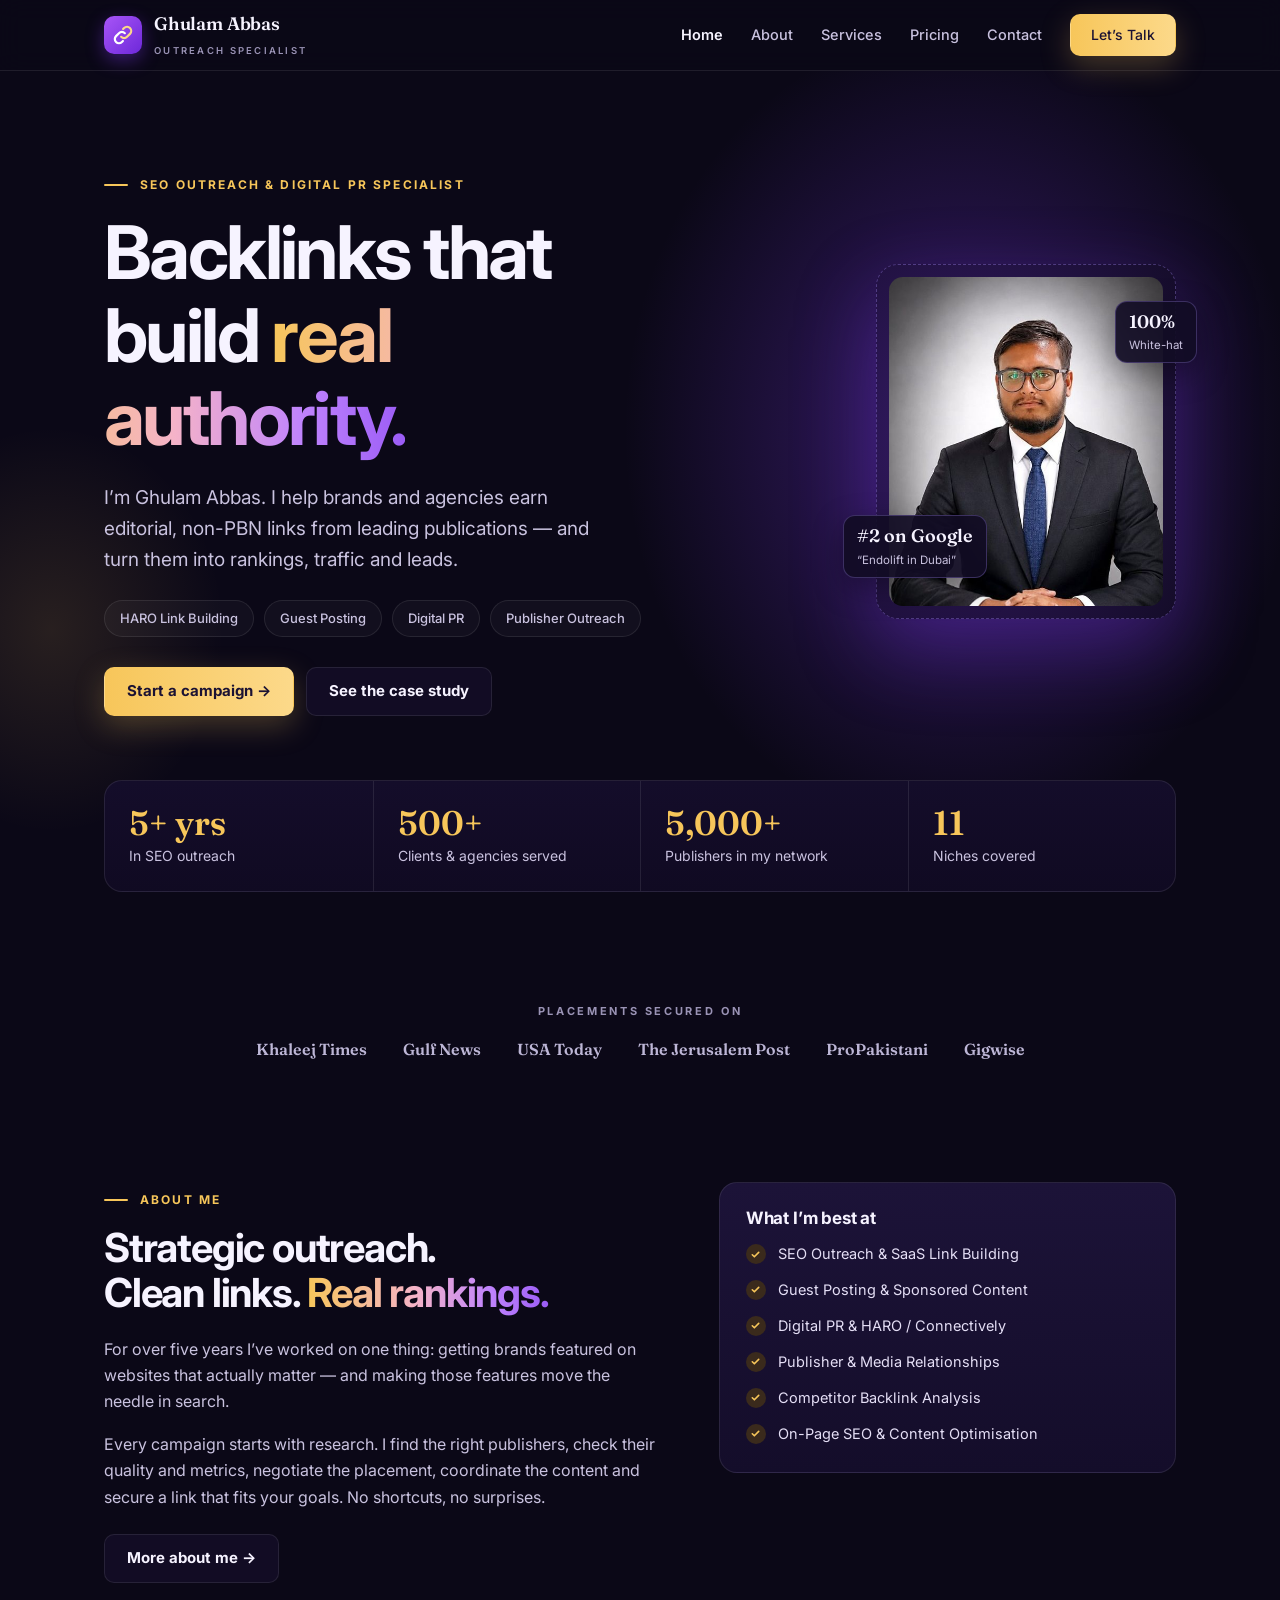
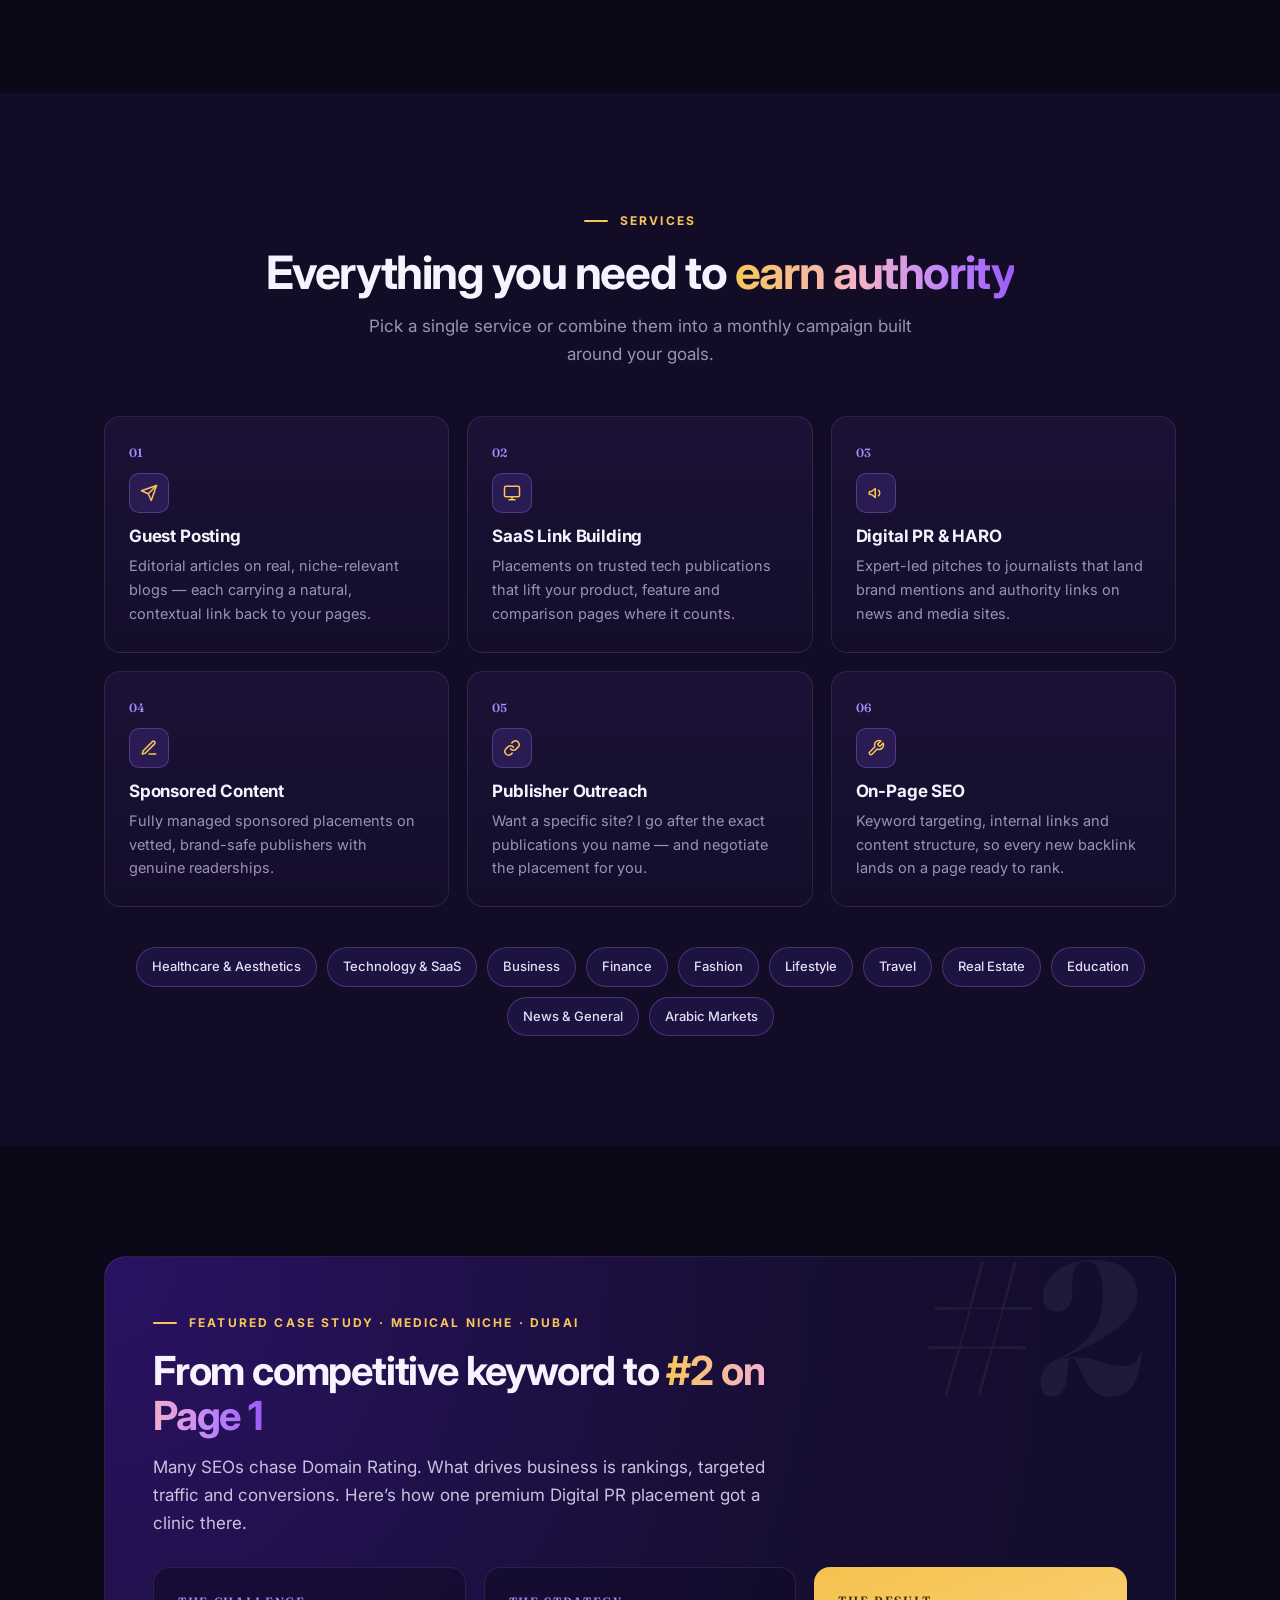
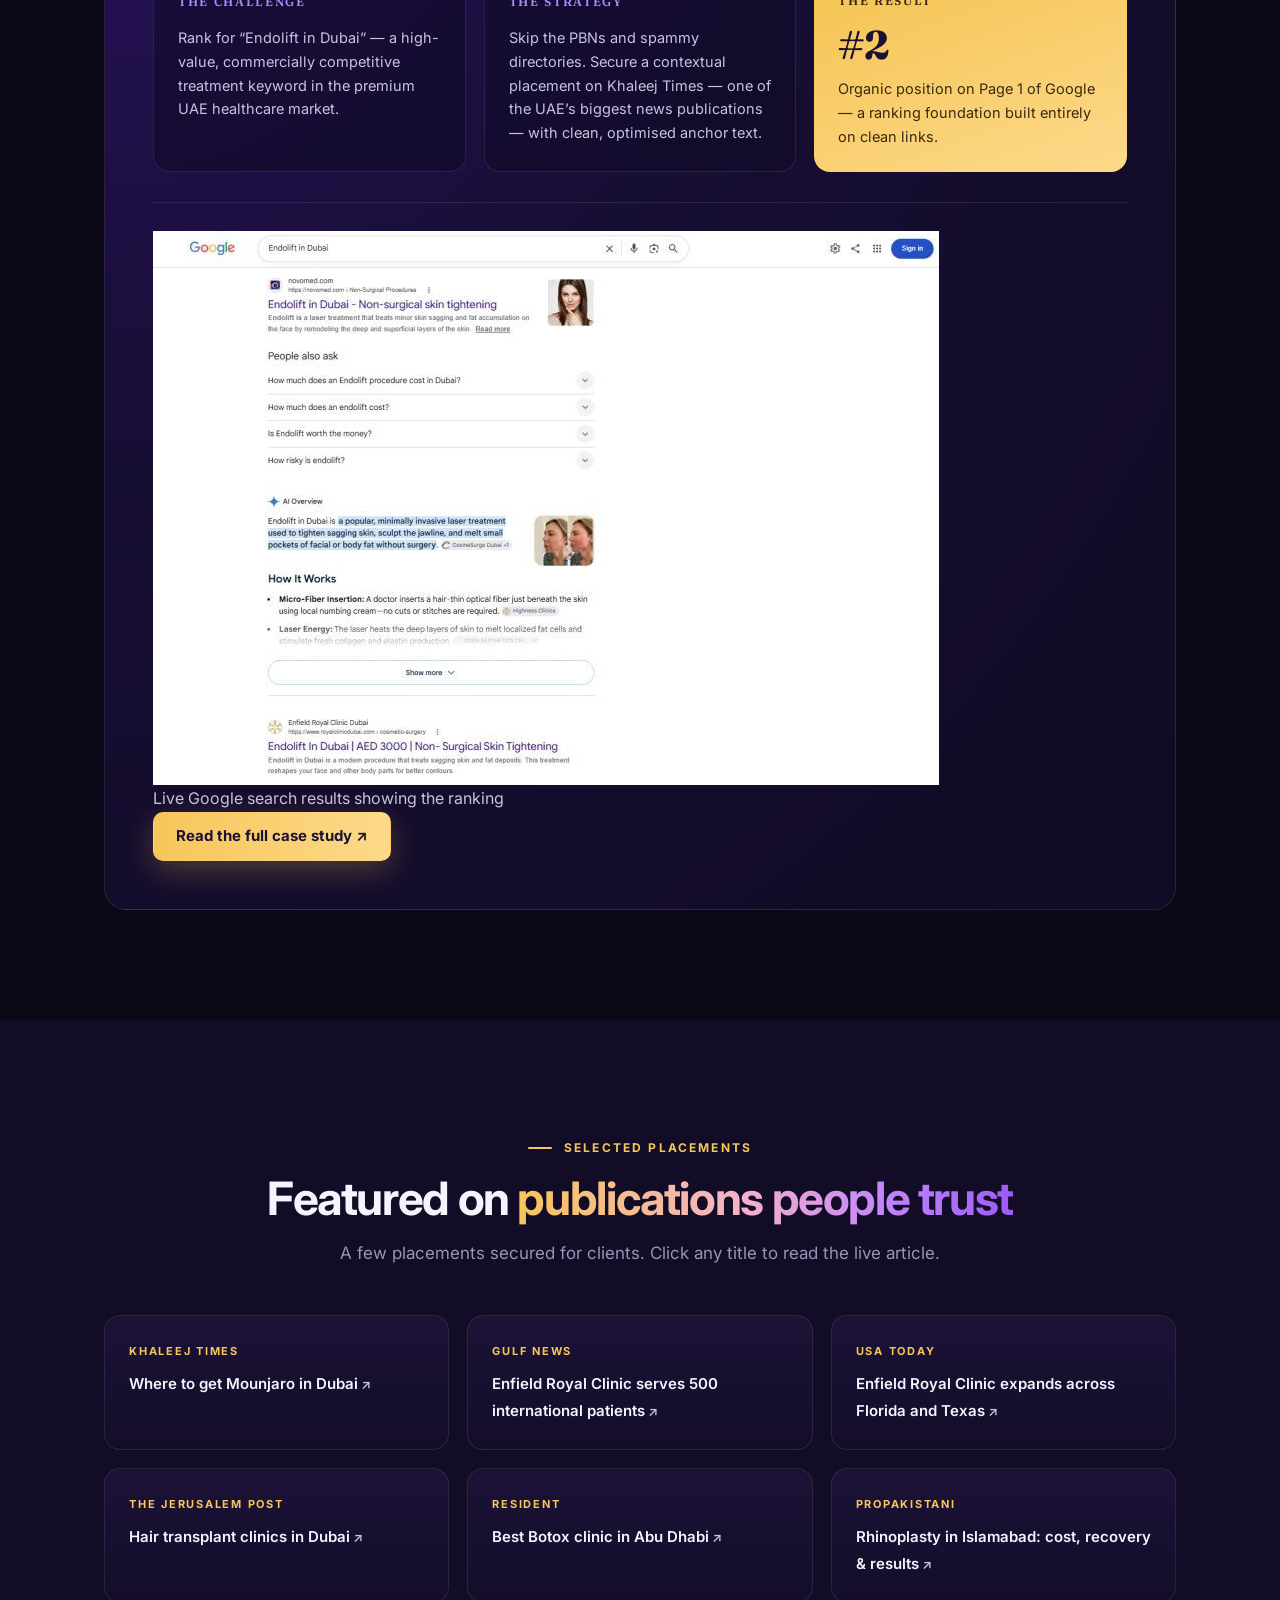
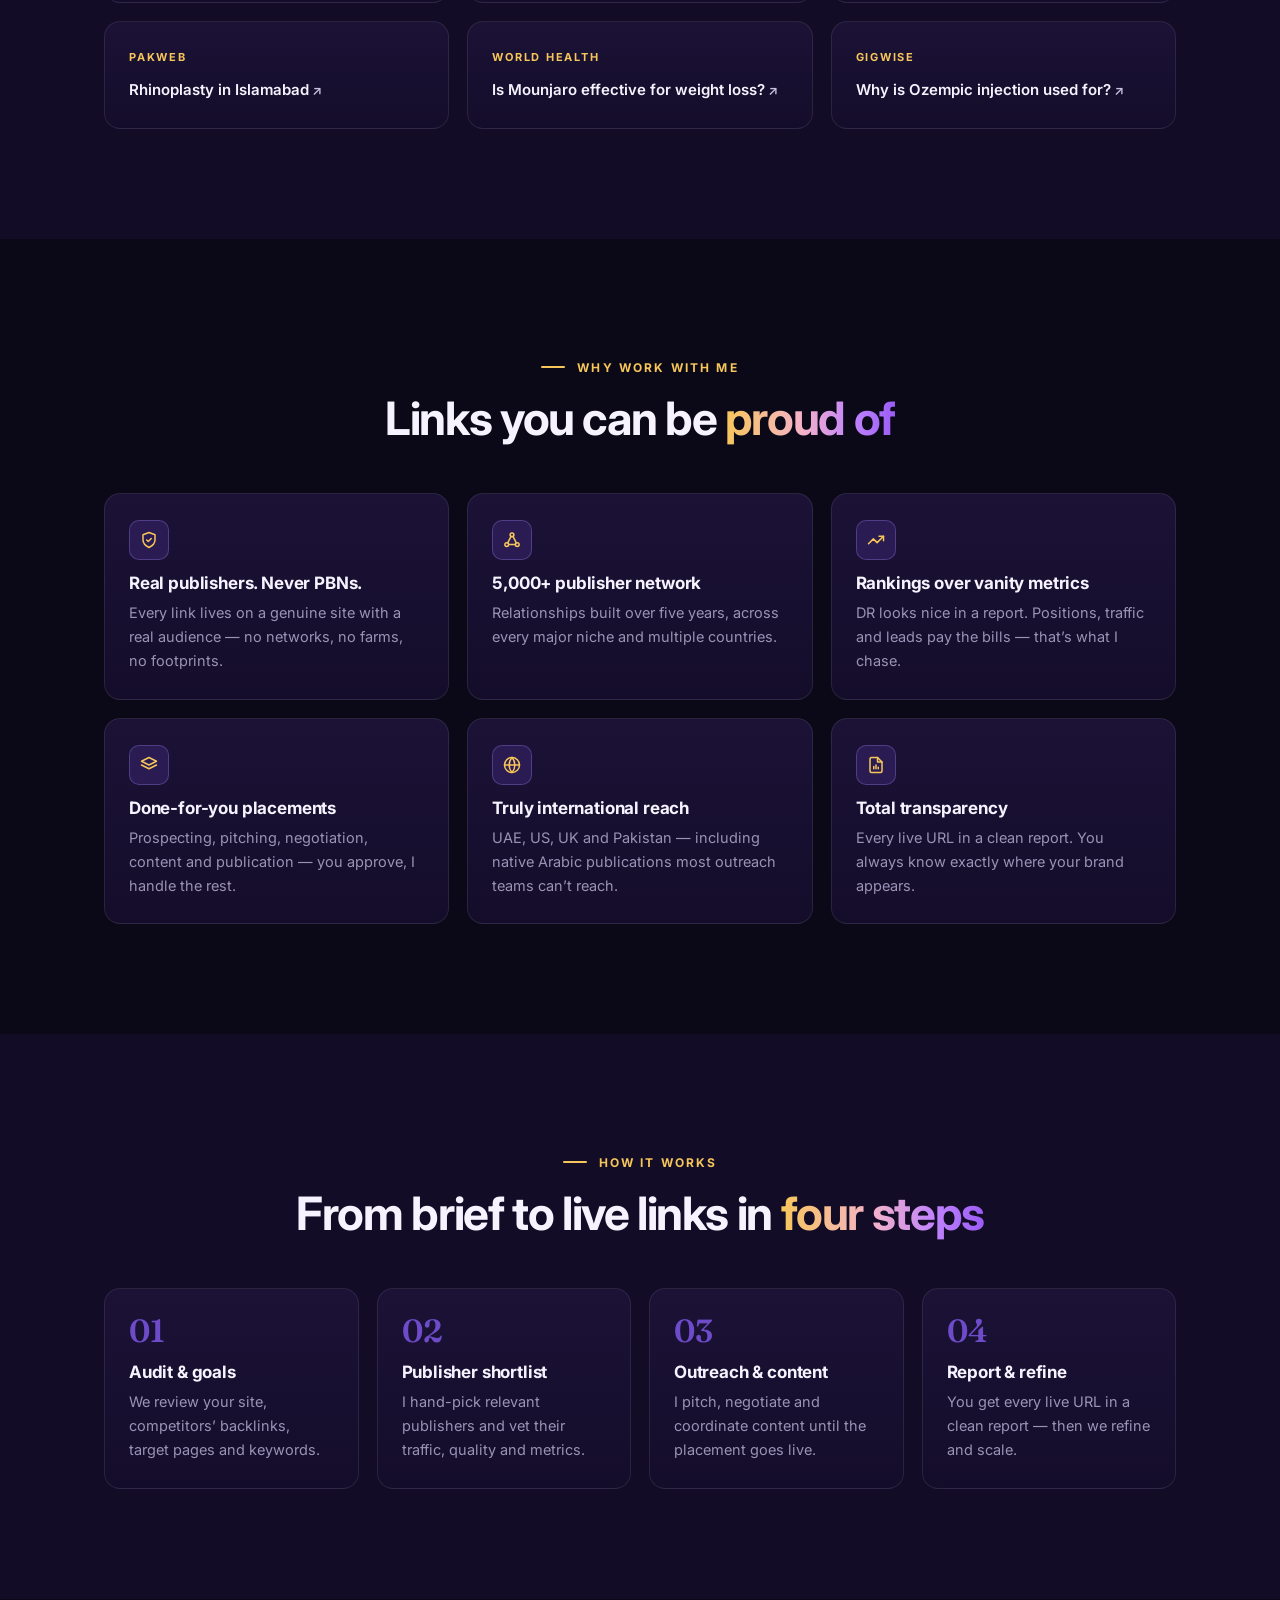
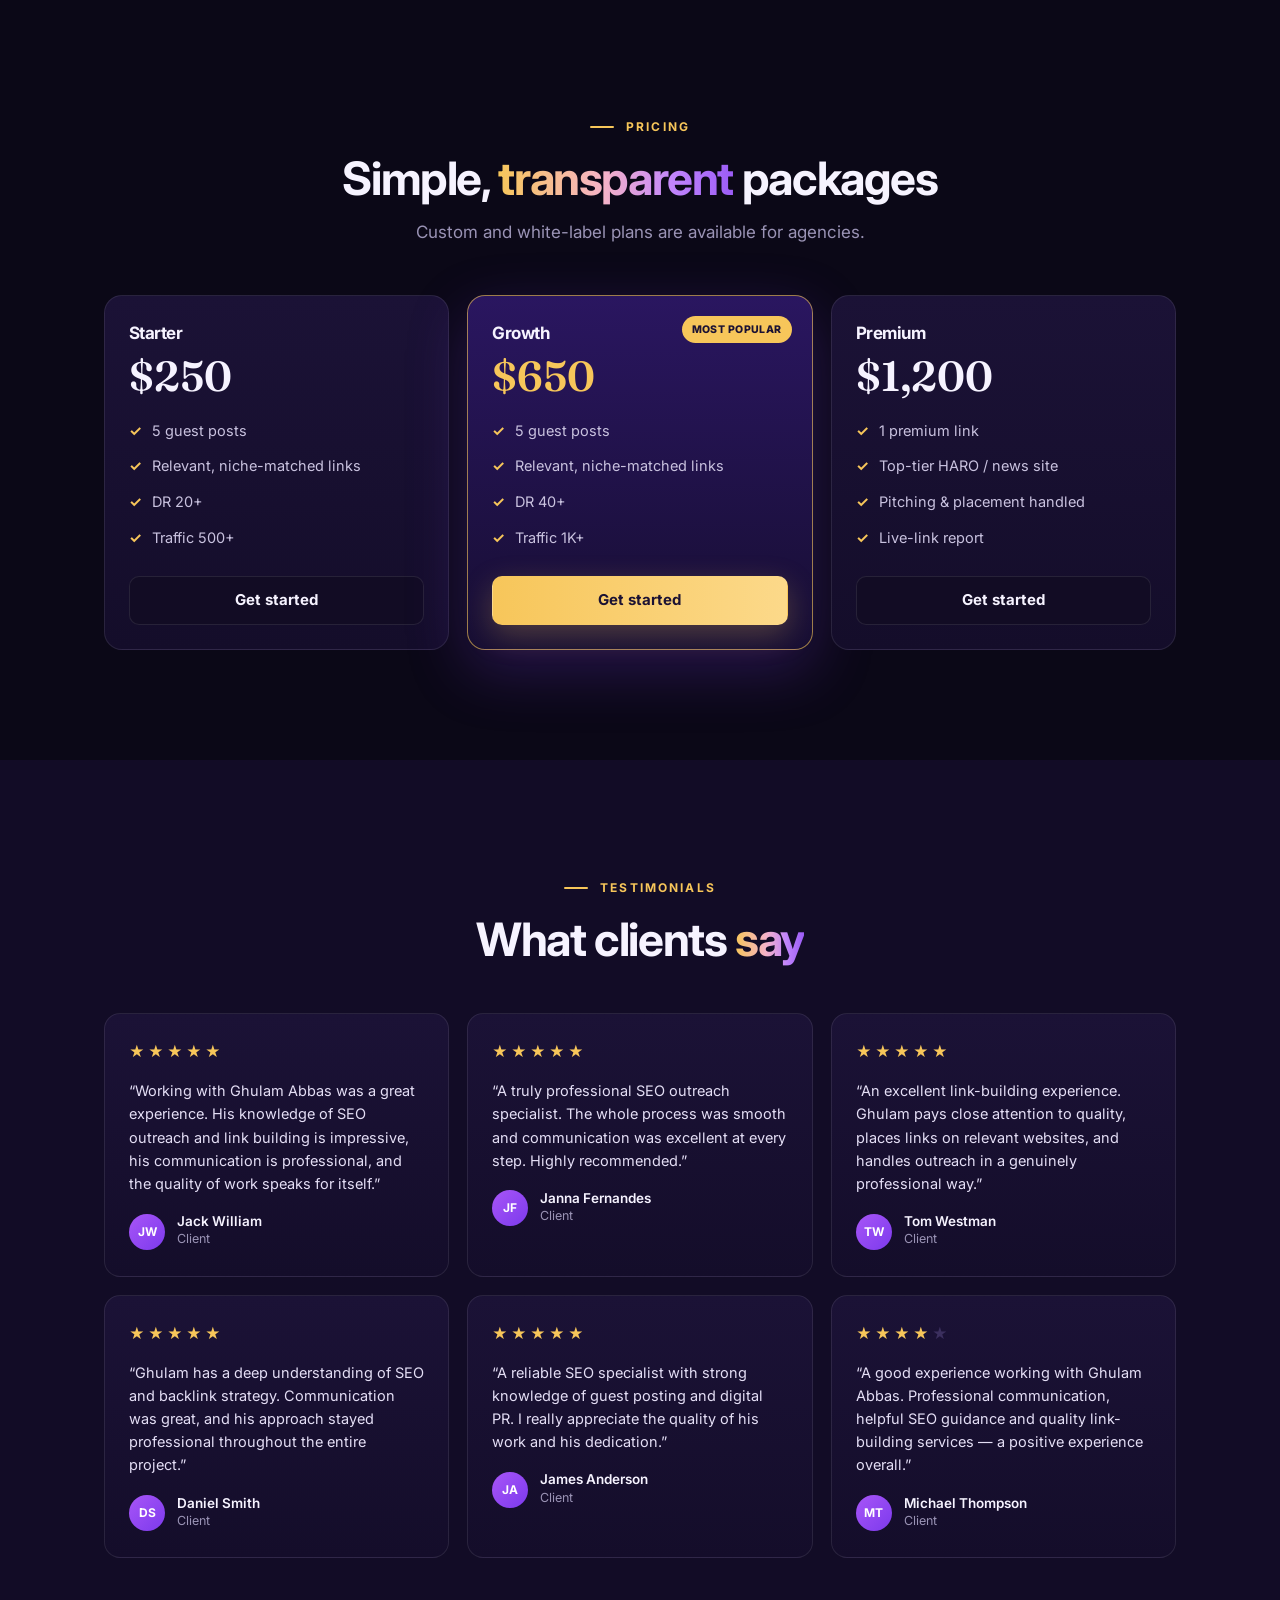
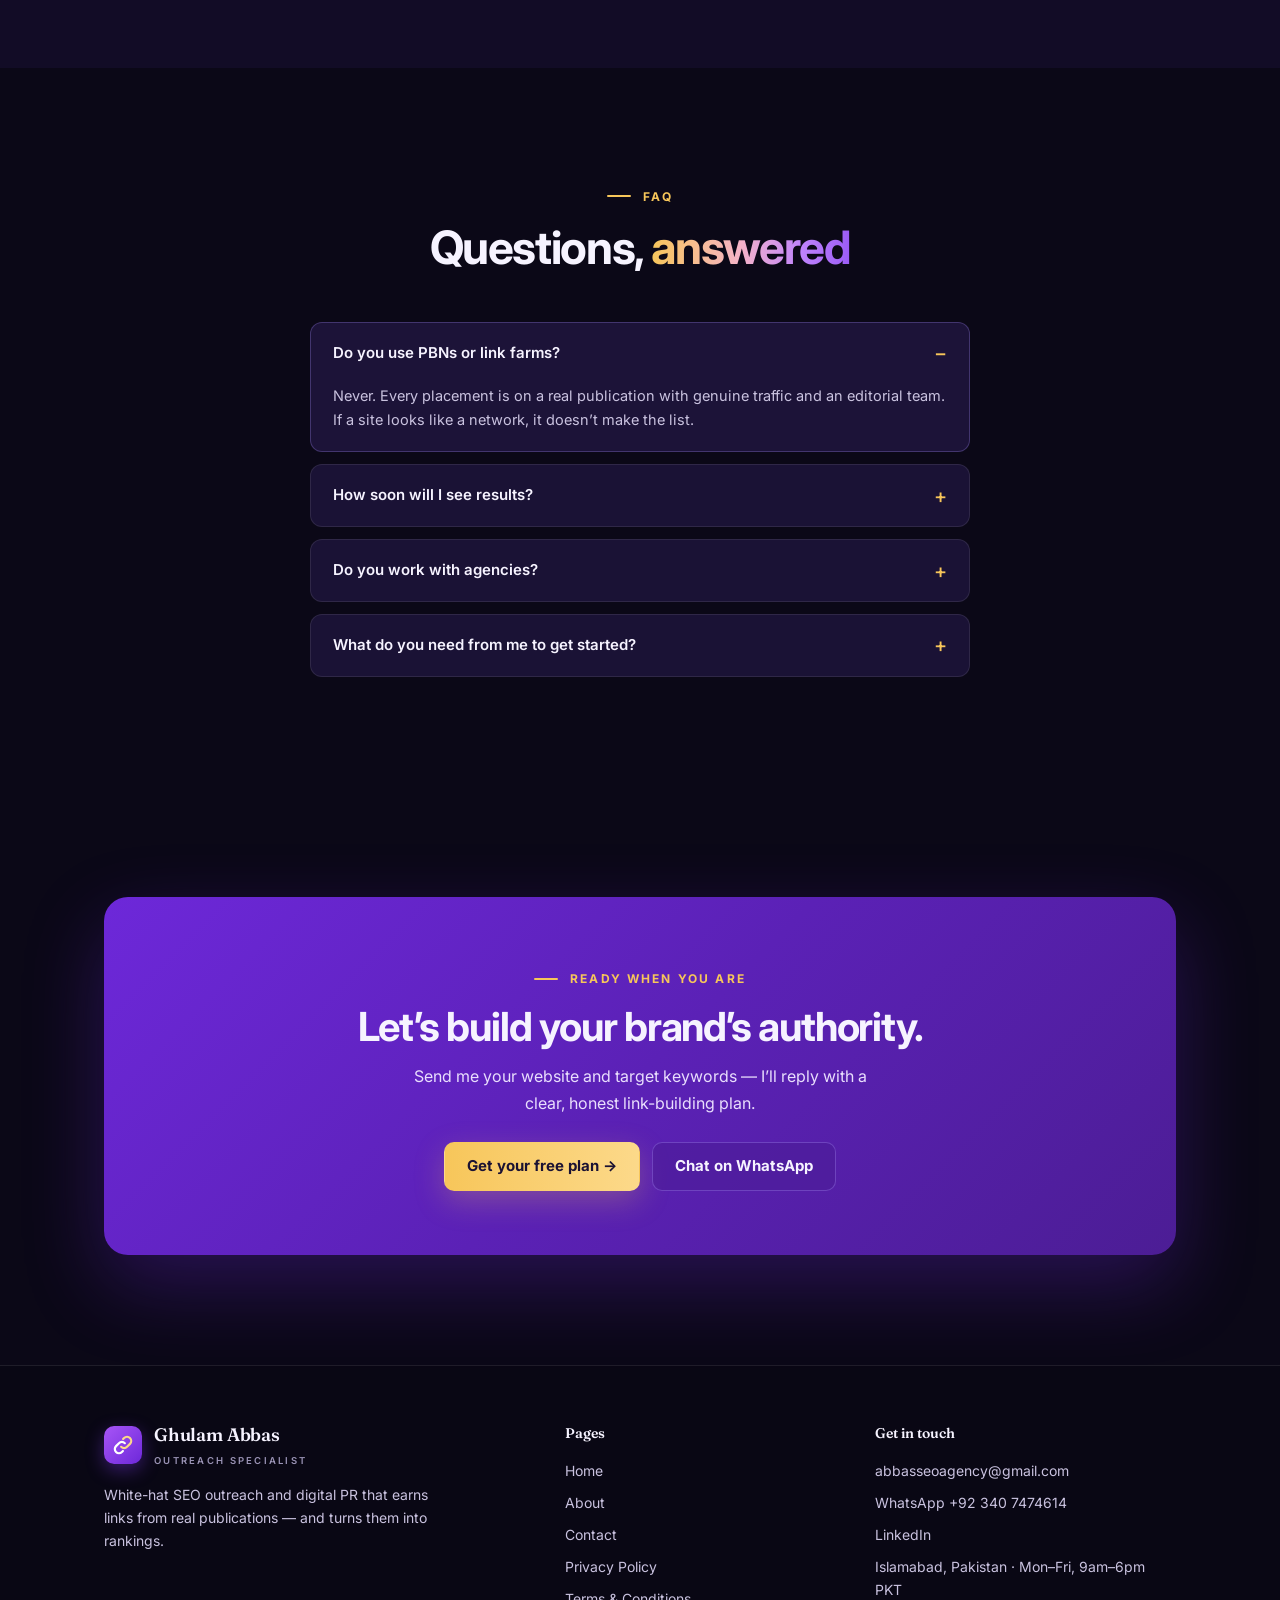
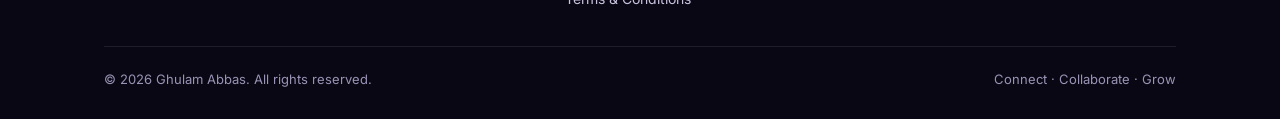
==== commit 0c17b73e: "Add Google ranking screenshot to case study" ====
--- a/index.html
+++ b/index.html
@@ -79,6 +79,7 @@
       <div><h4>The strategy</h4><p>Skip the PBNs and spammy directories. Secure a contextual placement on Khaleej Times — one of the UAE’s biggest news publications — with clean, optimised anchor text.</p></div>
       <div class="res"><h4>The result</h4><b>#2</b><p>Organic position on Page 1 of Google — a ranking foundation built entirely on clean links.</p></div>
     </div>
+    <figure class="case-shot"><img src="endolift-google-ranking.jpg" alt="Google search results for Endolift in Dubai showing Enfield Royal Clinic ranking on page 1" width="786" height="554" loading="lazy"><figcaption>Live Google search results showing the ranking</figcaption></figure>
     <a class="btn btn-y" href="https://lnkd.in/p/dANz3D3U" target="_blank" rel="noopener">Read the full case study ↗</a>
   </div>
 </div></section>
